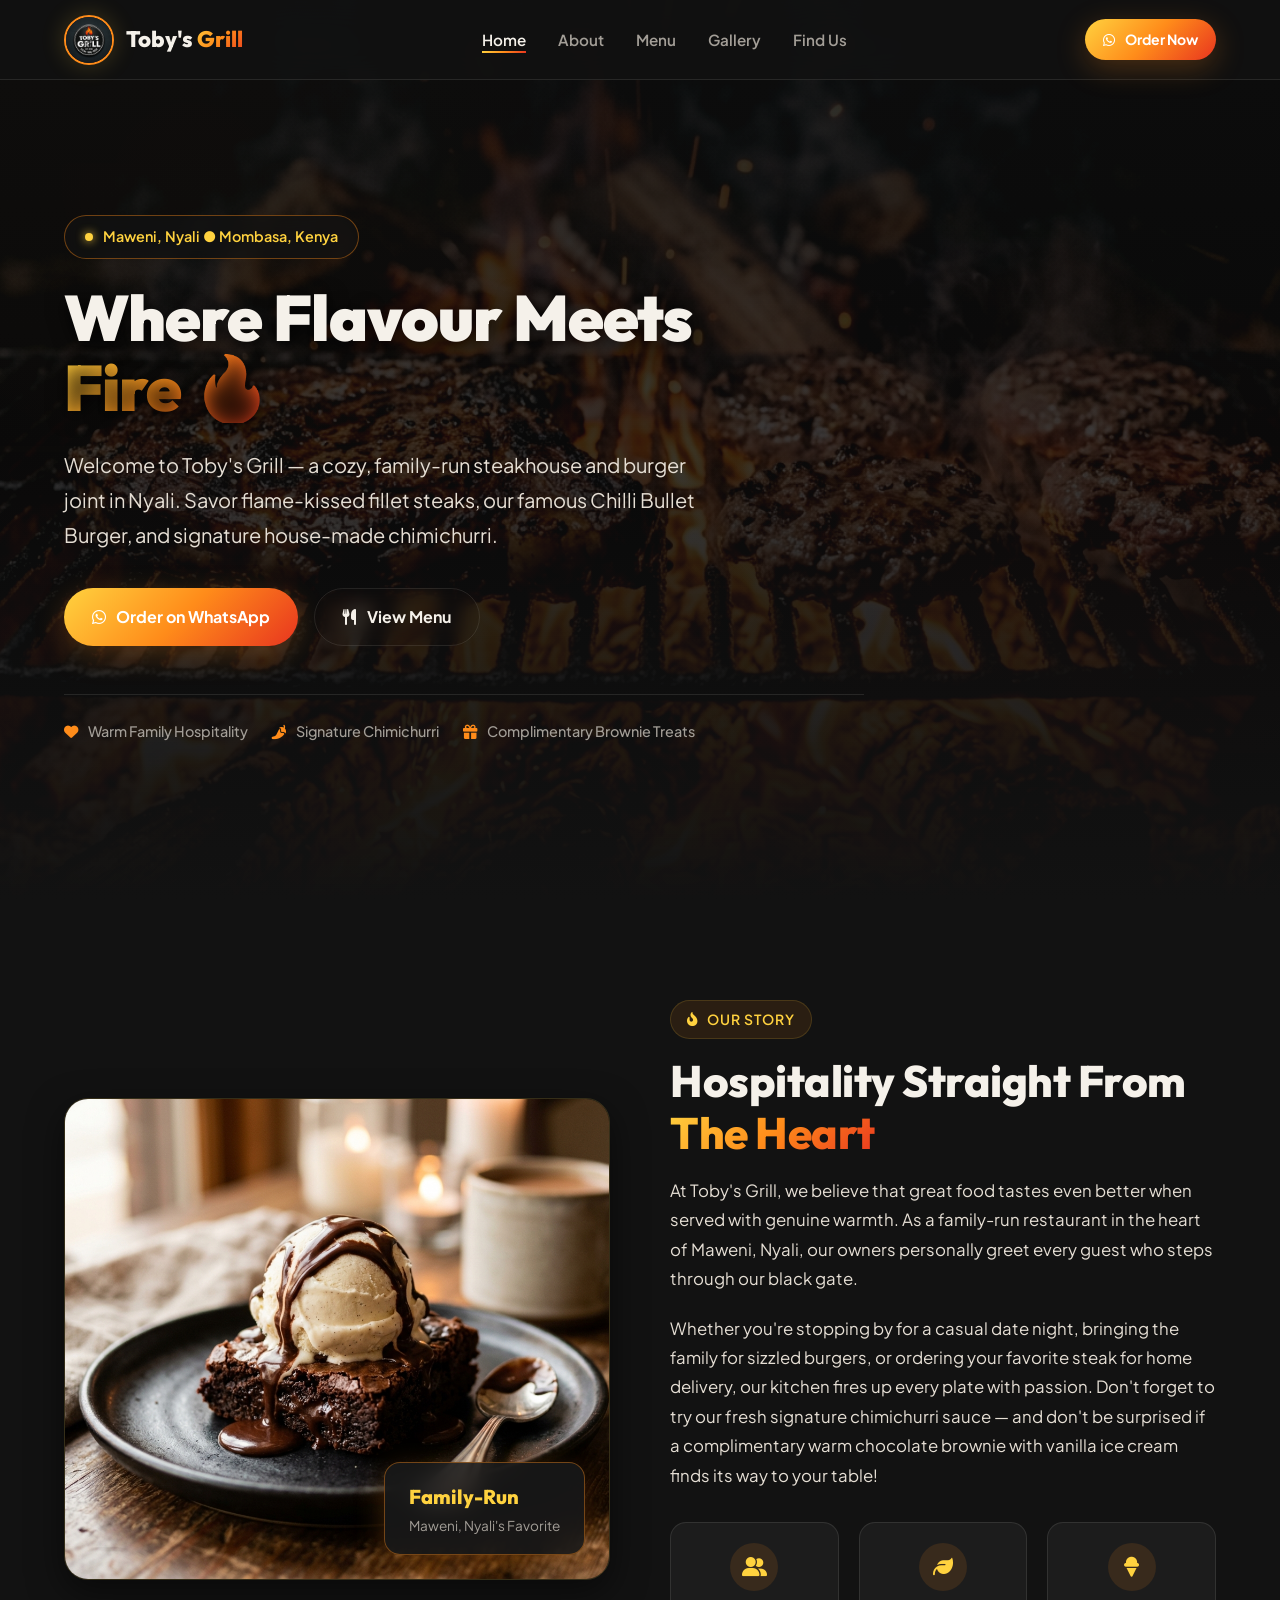
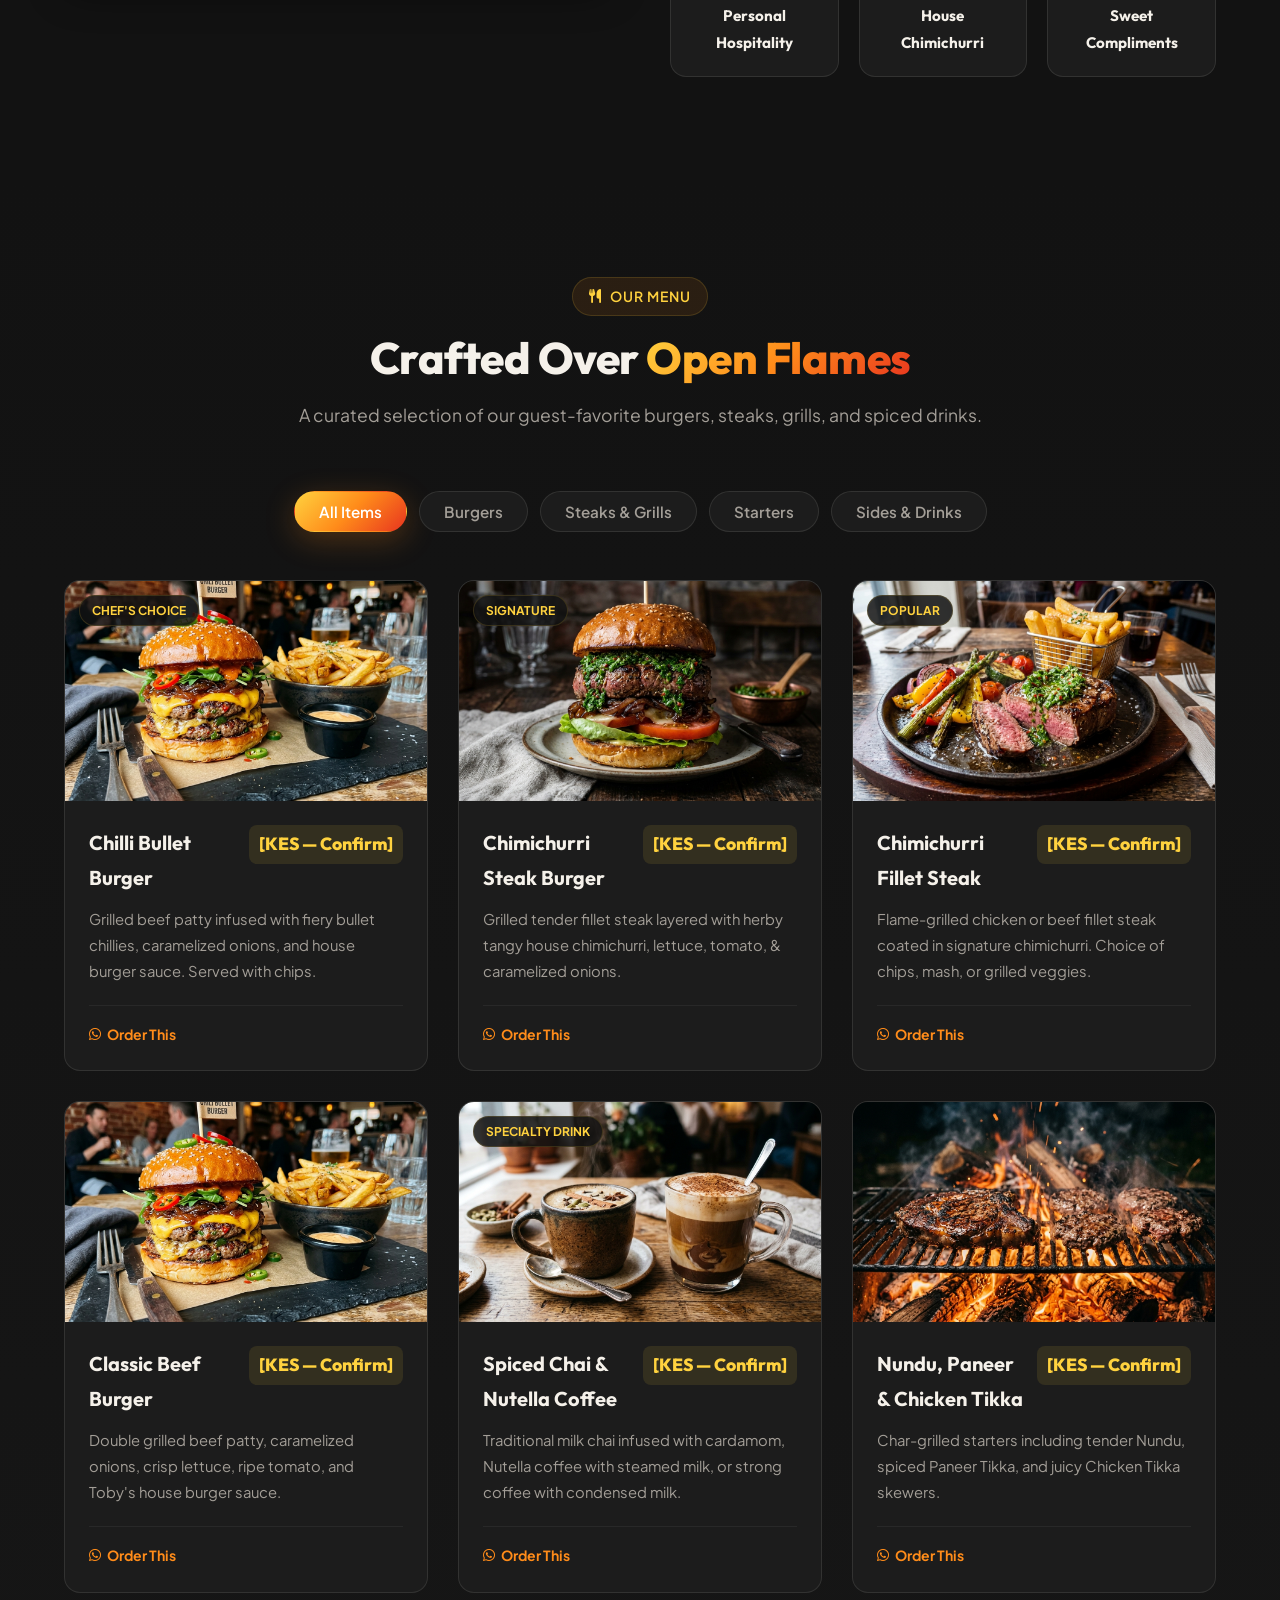
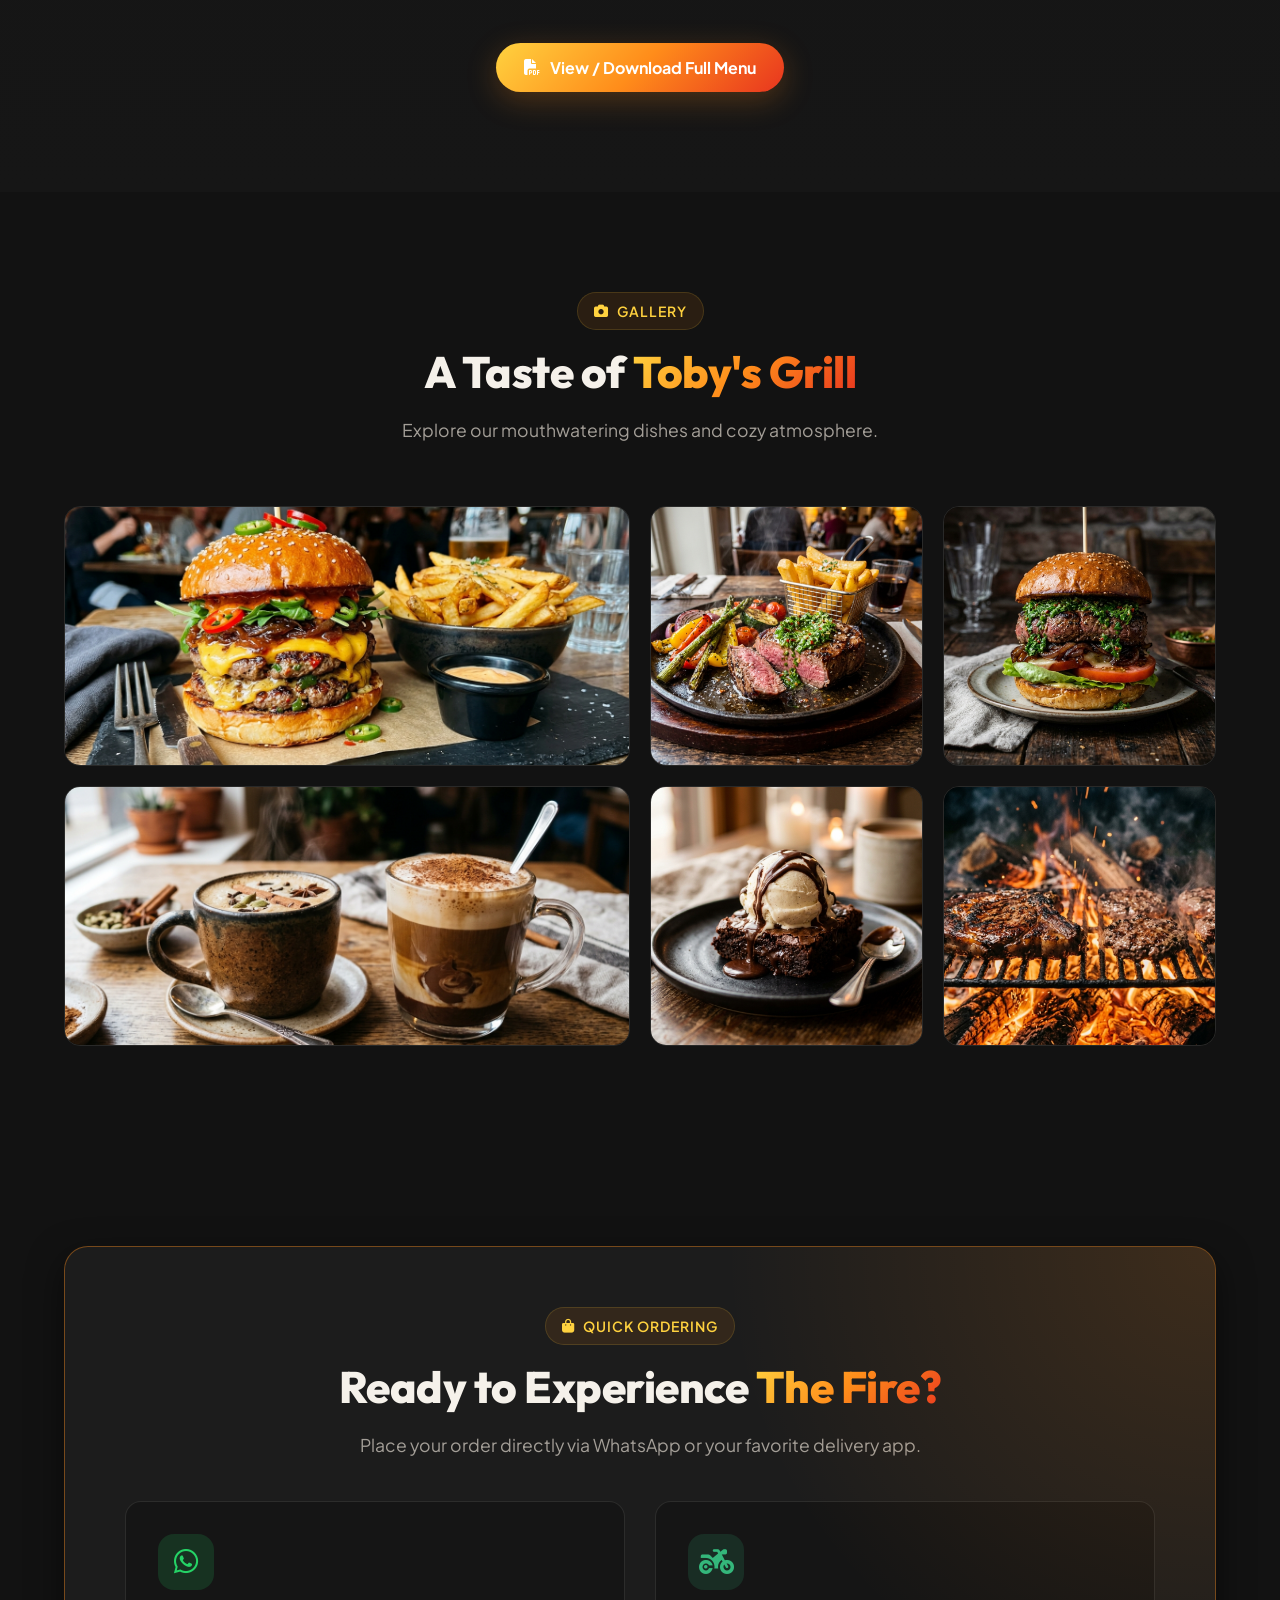
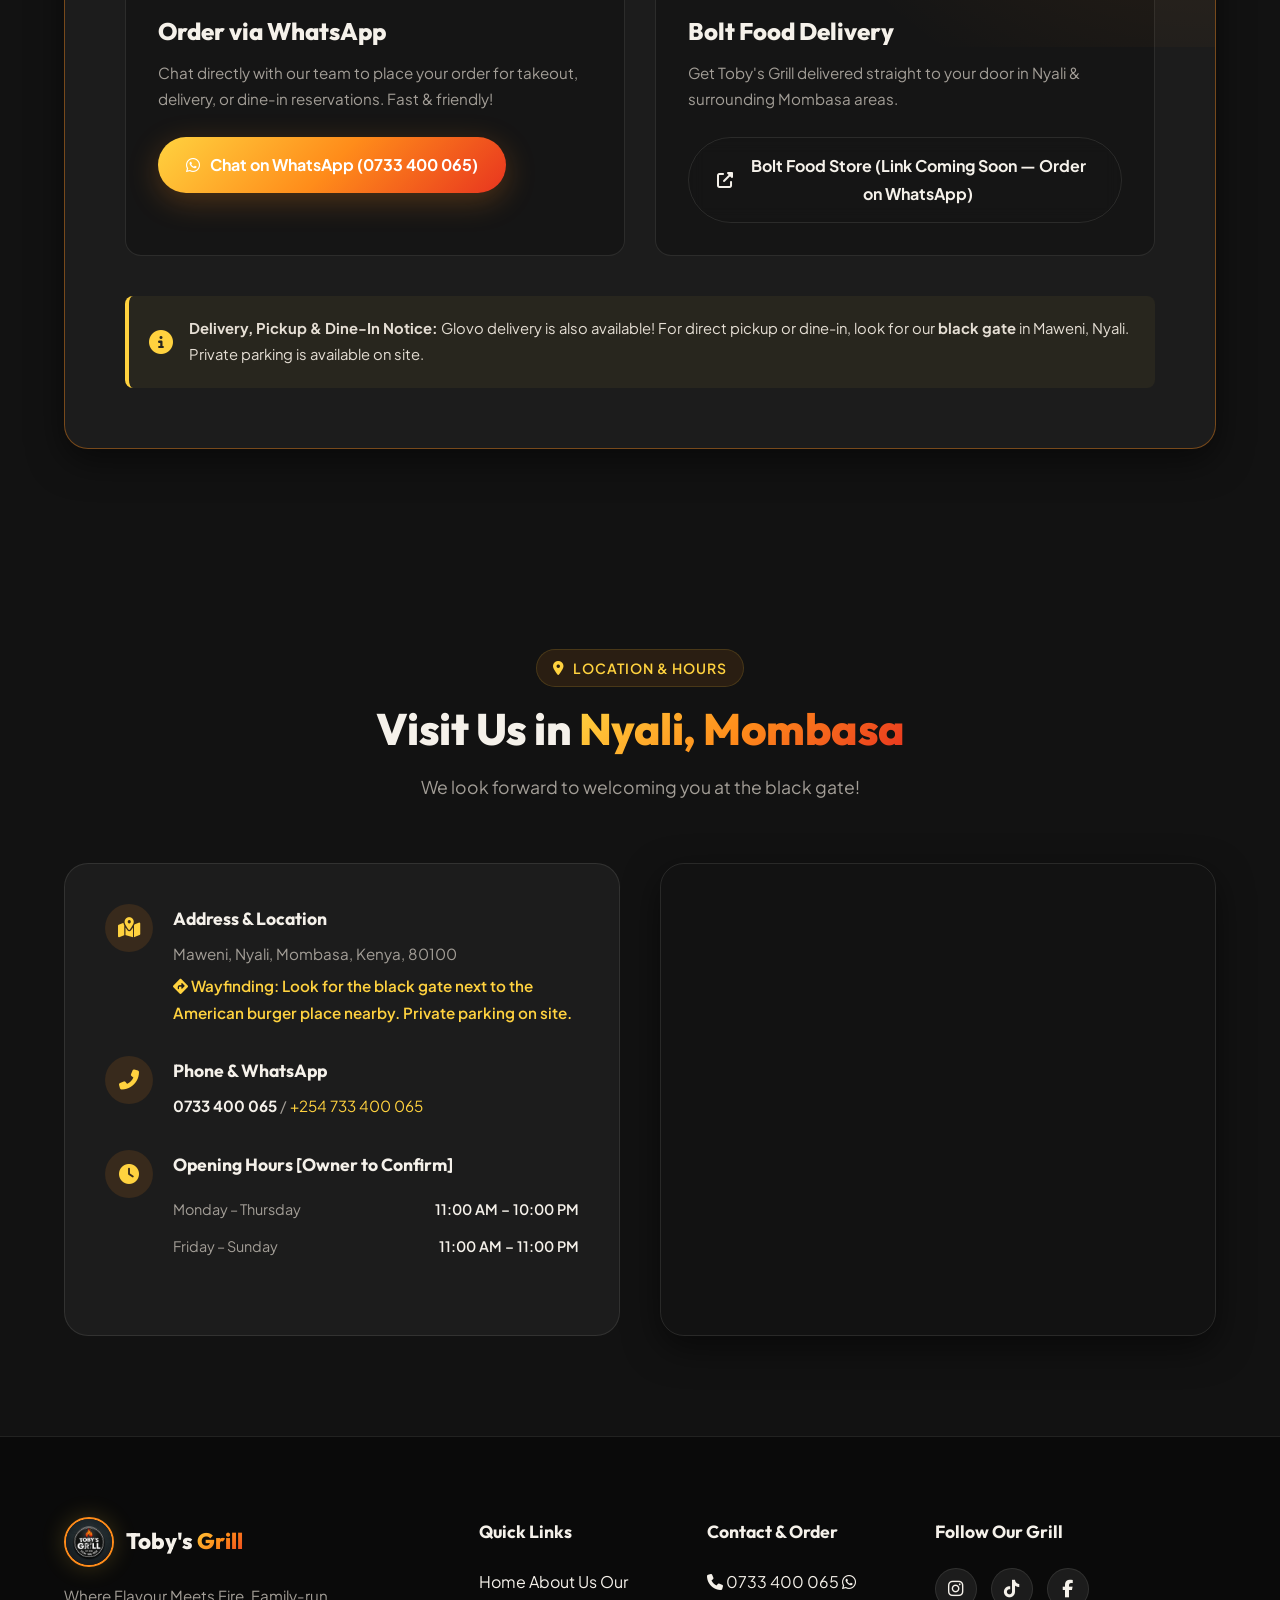
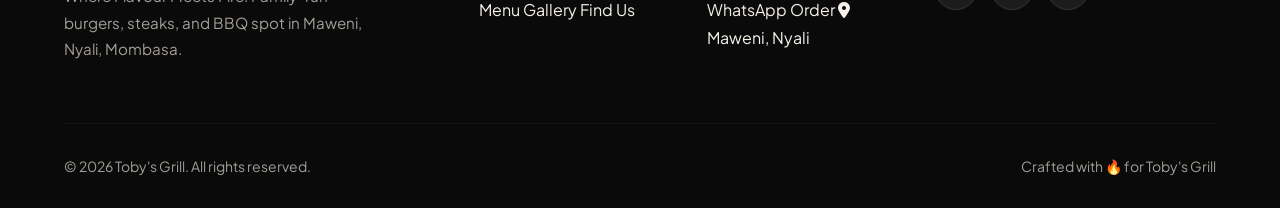
==== index.html @ 567f56d3 "first commit" ====
<!DOCTYPE html>
<html lang="en">
<head>
  <meta charset="UTF-8">
  <meta name="viewport" content="width=device-width, initial-scale=1.0">
  <title>Toby's Grill | Burgers, Steaks & BBQ in Nyali, Mombasa</title>
  
  <!-- SEO & Social Meta Tags -->
  <meta name="description" content="Toby's Grill — Family-run burgers, steaks, and BBQ spot in Maweni, Nyali, Mombasa. Where Flavour Meets Fire. Signature chimichurri, chilli bullet burgers, and warm hospitality.">
  <meta name="keywords" content="Toby's Grill, Nyali burgers, Mombasa steaks, Maweni restaurant, BBQ Mombasa, Chimichurri steak, Chilli Bullet burger">
  
  <!-- Open Graph / WhatsApp Preview -->
  <meta property="og:title" content="Toby's Grill | Where Flavour Meets Fire">
  <meta property="og:description" content="Family-run burgers, steaks, & BBQ in Maweni, Nyali, Mombasa. Signature chimichurri, warm hospitality, and flame-kissed grills.">
  <meta property="og:image" content="assets/images/og_image.jpg">
  <meta property="og:type" content="website">
  
  <!-- Google Fonts -->
  <link rel="preconnect" href="https://fonts.googleapis.com">
  <link rel="preconnect" href="https://fonts.gstatic.com" crossorigin>
  <link href="https://fonts.googleapis.com/css2?family=Outfit:wght@500;600;700;800;900&family=Plus+Jakarta+Sans:wght@400;500;600;700&display=swap" rel="stylesheet">
  
  <!-- FontAwesome Icons -->
  <link rel="stylesheet" href="https://cdnjs.cloudflare.com/ajax/libs/font-awesome/6.4.0/css/all.min.css">
  
  <!-- Main Stylesheet -->
  <link rel="stylesheet" href="css/styles.css">
</head>
<body>

  <!-- Sticky Navigation Header -->
  <header class="header" id="header">
    <div class="container nav-container">
      <a href="#hero" class="logo-link" aria-label="Toby's Grill Home">
        <img src="assets/images/logo.jpg" alt="Toby's Grill Logo" class="logo-img">
        <span class="logo-text">Toby's <span class="text-gradient">Grill</span></span>
      </a>

      <nav aria-label="Main Navigation">
        <ul class="nav-menu">
          <li><a href="#hero" class="nav-link active">Home</a></li>
          <li><a href="#about" class="nav-link">About</a></li>
          <li><a href="#menu" class="nav-link">Menu</a></li>
          <li><a href="#gallery" class="nav-link">Gallery</a></li>
          <li><a href="#find-us" class="nav-link">Find Us</a></li>
        </ul>
      </nav>

      <div class="nav-actions">
        <a href="https://wa.me/254733400065?text=Hi%20Toby's%20Grill,%20I'd%20like%20to%20place%20an%20order%20%F0%9F%94%A5" 
           target="_blank" 
           rel="noopener noreferrer" 
           class="btn btn-flame btn-sm">
          <i class="fab fa-whatsapp"></i> Order Now
        </a>

        <button class="hamburger" id="hamburger-btn" aria-label="Toggle Navigation Menu" aria-expanded="false">
          <i class="fas fa-bars"></i>
        </button>
      </div>
    </div>
  </header>

  <!-- Section 1 — Hero -->
  <section class="hero" id="hero">
    <img src="assets/images/hero_bg.jpg" alt="Wood fire grill sizzling steak at Toby's Grill" class="hero-bg">
    <div class="hero-overlay"></div>
    <div class="container">
      <div class="hero-content">
        <div class="hero-pill">
          <span class="hero-pill-dot"></span>
          <span class="hero-pill-text">Maweni, Nyali ● Mombasa, Kenya</span>
        </div>
        
        <h1 class="hero-title">Where Flavour Meets <span class="text-gradient">Fire 🔥</span></h1>
        
        <p class="hero-description">
          Welcome to Toby's Grill — a cozy, family-run steakhouse and burger joint in Nyali. 
          Savor flame-kissed fillet steaks, our famous Chilli Bullet Burger, and signature house-made chimichurri.
        </p>

        <div class="hero-cta-group">
          <a href="https://wa.me/254733400065?text=Hi%20Toby's%20Grill,%20I'd%20like%20to%20place%20an%20order%20%F0%9F%94%A5" 
             target="_blank" 
             rel="noopener noreferrer" 
             class="btn btn-flame">
            <i class="fab fa-whatsapp"></i> Order on WhatsApp
          </a>

          <a href="#menu" class="btn btn-outline">
            <i class="fas fa-utensils"></i> View Menu
          </a>
        </div>

        <div class="hero-trust-bar">
          <div class="trust-item">
            <i class="fas fa-heart"></i>
            <span>Warm Family Hospitality</span>
          </div>
          <div class="trust-item">
            <i class="fas fa-pepper-hot"></i>
            <span>Signature Chimichurri</span>
          </div>
          <div class="trust-item">
            <i class="fas fa-gift"></i>
            <span>Complimentary Brownie Treats</span>
          </div>
        </div>
      </div>
    </div>
  </section>

  <!-- Section 2 — About / Our Story -->
  <section class="about section-padding" id="about">
    <div class="container">
      <div class="about-grid">
        <div class="about-image-wrapper">
          <img src="assets/images/brownie_treat.jpg" alt="Complimentary chocolate brownie and ice cream treat at Toby's Grill" class="about-img">
          <div class="about-badge">
            <div class="about-badge-title">Family-Run</div>
            <div class="about-badge-sub">Maweni, Nyali's Favorite</div>
          </div>
        </div>

        <div class="about-text-content">
          <div class="section-tag"><i class="fas fa-fire-alt"></i> Our Story</div>
          <h2 class="section-title">Hospitality Straight From <span class="text-gradient">The Heart</span></h2>
          
          <p>
            At Toby's Grill, we believe that great food tastes even better when served with genuine warmth. 
            As a family-run restaurant in the heart of Maweni, Nyali, our owners personally greet every guest 
            who steps through our black gate.
          </p>

          <p>
            Whether you're stopping by for a casual date night, bringing the family for sizzled burgers, or 
            ordering your favorite steak for home delivery, our kitchen fires up every plate with passion. 
            Don't forget to try our fresh signature chimichurri sauce — and don't be surprised if a complimentary 
            warm chocolate brownie with vanilla ice cream finds its way to your table!
          </p>

          <div class="about-features">
            <div class="feature-card">
              <div class="feature-icon"><i class="fas fa-user-friends"></i></div>
              <h3 class="feature-title">Personal Hospitality</h3>
            </div>

            <div class="feature-card">
              <div class="feature-icon"><i class="fas fa-leaf"></i></div>
              <h3 class="feature-title">House Chimichurri</h3>
            </div>

            <div class="feature-card">
              <div class="feature-icon"><i class="fas fa-ice-cream"></i></div>
              <h3 class="feature-title">Sweet Compliments</h3>
            </div>
          </div>
        </div>
      </div>
    </div>
  </section>

  <!-- Section 3 — Menu Highlights -->
  <section class="menu section-padding" id="menu">
    <div class="container">
      <div class="section-header">
        <div class="section-tag"><i class="fas fa-utensils"></i> Our Menu</div>
        <h2 class="section-title">Crafted Over <span class="text-gradient">Open Flames</span></h2>
        <p class="section-subtitle">A curated selection of our guest-favorite burgers, steaks, grills, and spiced drinks.</p>
      </div>

      <!-- Menu Category Filters -->
      <div class="menu-filter-nav">
        <button class="filter-btn active" data-filter="all">All Items</button>
        <button class="filter-btn" data-filter="burgers">Burgers</button>
        <button class="filter-btn" data-filter="steaks">Steaks & Grills</button>
        <button class="filter-btn" data-filter="starters">Starters</button>
        <button class="filter-btn" data-filter="sides-drinks">Sides & Drinks</button>
      </div>

      <!-- Menu Grid -->
      <div class="menu-grid">
        
        <!-- Chilli Bullet Burger -->
        <div class="menu-card" data-category="burgers">
          <div class="menu-card-img-wrapper">
            <img src="assets/images/chilli_bullet_burger.jpg" alt="Chilli Bullet Burger" class="menu-card-img">
            <span class="menu-card-tag">Chef's Choice</span>
          </div>
          <div class="menu-card-content">
            <div class="menu-card-header">
              <h3 class="menu-card-title">Chilli Bullet Burger</h3>
              <span class="menu-card-price">[KES — Confirm]</span>
            </div>
            <p class="menu-card-desc">
              Grilled beef patty infused with fiery bullet chillies, caramelized onions, and house burger sauce. Served with chips.
            </p>
            <div class="menu-card-footer">
              <a href="https://wa.me/254733400065?text=Hi%20Toby's%20Grill,%20I'd%20like%20to%20order%20the%20Chilli%20Bullet%20Burger%20%F0%9F%94%A5" 
                 target="_blank" class="order-link-btn">
                <i class="fab fa-whatsapp"></i> Order This
              </a>
            </div>
          </div>
        </div>

        <!-- Chimichurri Steak Burger -->
        <div class="menu-card" data-category="burgers">
          <div class="menu-card-img-wrapper">
            <img src="assets/images/chimichurri_steak_burger.jpg" alt="Chimichurri Steak Burger" class="menu-card-img">
            <span class="menu-card-tag">Signature</span>
          </div>
          <div class="menu-card-content">
            <div class="menu-card-header">
              <h3 class="menu-card-title">Chimichurri Steak Burger</h3>
              <span class="menu-card-price">[KES — Confirm]</span>
            </div>
            <p class="menu-card-desc">
              Grilled tender fillet steak layered with herby tangy house chimichurri, lettuce, tomato, & caramelized onions.
            </p>
            <div class="menu-card-footer">
              <a href="https://wa.me/254733400065?text=Hi%20Toby's%20Grill,%20I'd%20like%20to%20order%20the%20Chimichurri%20Steak%20Burger%20%F0%9F%94%A5" 
                 target="_blank" class="order-link-btn">
                <i class="fab fa-whatsapp"></i> Order This
              </a>
            </div>
          </div>
        </div>

        <!-- Chimichurri Fillet Steak -->
        <div class="menu-card" data-category="steaks">
          <div class="menu-card-img-wrapper">
            <img src="assets/images/chimichurri_fillet_steak.jpg" alt="Chimichurri Fillet Steak" class="menu-card-img">
            <span class="menu-card-tag">Popular</span>
          </div>
          <div class="menu-card-content">
            <div class="menu-card-header">
              <h3 class="menu-card-title">Chimichurri Fillet Steak</h3>
              <span class="menu-card-price">[KES — Confirm]</span>
            </div>
            <p class="menu-card-desc">
              Flame-grilled chicken or beef fillet steak coated in signature chimichurri. Choice of chips, mash, or grilled veggies.
            </p>
            <div class="menu-card-footer">
              <a href="https://wa.me/254733400065?text=Hi%20Toby's%20Grill,%20I'd%20like%20to%20order%20the%20Chimichurri%20Fillet%20Steak%20%F0%9F%94%A5" 
                 target="_blank" class="order-link-btn">
                <i class="fab fa-whatsapp"></i> Order This
              </a>
            </div>
          </div>
        </div>

        <!-- Classic Beef Burger -->
        <div class="menu-card" data-category="burgers">
          <div class="menu-card-img-wrapper">
            <img src="assets/images/chilli_bullet_burger.jpg" alt="Classic Beef Burger" class="menu-card-img">
          </div>
          <div class="menu-card-content">
            <div class="menu-card-header">
              <h3 class="menu-card-title">Classic Beef Burger</h3>
              <span class="menu-card-price">[KES — Confirm]</span>
            </div>
            <p class="menu-card-desc">
              Double grilled beef patty, caramelized onions, crisp lettuce, ripe tomato, and Toby's house burger sauce.
            </p>
            <div class="menu-card-footer">
              <a href="https://wa.me/254733400065?text=Hi%20Toby's%20Grill,%20I'd%20like%20to%20order%20the%20Classic%20Beef%20Burger%20%F0%9F%94%A5" 
                 target="_blank" class="order-link-btn">
                <i class="fab fa-whatsapp"></i> Order This
              </a>
            </div>
          </div>
        </div>

        <!-- Spiced Chai & Coffee -->
        <div class="menu-card" data-category="sides-drinks">
          <div class="menu-card-img-wrapper">
            <img src="assets/images/spiced_chai_coffee.jpg" alt="Spiced Chai & Specialty Coffee" class="menu-card-img">
            <span class="menu-card-tag">Specialty Drink</span>
          </div>
          <div class="menu-card-content">
            <div class="menu-card-header">
              <h3 class="menu-card-title">Spiced Chai & Nutella Coffee</h3>
              <span class="menu-card-price">[KES — Confirm]</span>
            </div>
            <p class="menu-card-desc">
              Traditional milk chai infused with cardamom, Nutella coffee with steamed milk, or strong coffee with condensed milk.
            </p>
            <div class="menu-card-footer">
              <a href="https://wa.me/254733400065?text=Hi%20Toby's%20Grill,%20I'd%20like%20to%20order%20Spiced%20Chai%20or%20Coffee%20%F0%9F%94%A5" 
                 target="_blank" class="order-link-btn">
                <i class="fab fa-whatsapp"></i> Order This
              </a>
            </div>
          </div>
        </div>

        <!-- Starters & Tikka -->
        <div class="menu-card" data-category="starters">
          <div class="menu-card-img-wrapper">
            <img src="assets/images/hero_bg.jpg" alt="Nundu & Chicken Tikka Starters" class="menu-card-img">
          </div>
          <div class="menu-card-content">
            <div class="menu-card-header">
              <h3 class="menu-card-title">Nundu, Paneer & Chicken Tikka</h3>
              <span class="menu-card-price">[KES — Confirm]</span>
            </div>
            <p class="menu-card-desc">
              Char-grilled starters including tender Nundu, spiced Paneer Tikka, and juicy Chicken Tikka skewers.
            </p>
            <div class="menu-card-footer">
              <a href="https://wa.me/254733400065?text=Hi%20Toby's%20Grill,%20I'd%20like%20to%20order%20Starters%20(Nundu%2FPaneer%2FChicken%20Tikka)%20%F0%9F%94%A5" 
                 target="_blank" class="order-link-btn">
                <i class="fab fa-whatsapp"></i> Order This
              </a>
            </div>
          </div>
        </div>

      </div>

      <!-- Menu Modal Trigger Button -->
      <div class="menu-cta-banner">
        <button class="btn btn-flame" id="view-full-menu-btn">
          <i class="fas fa-file-pdf"></i> View / Download Full Menu
        </button>
      </div>
    </div>
  </section>

  <!-- Section 4 — Gallery -->
  <section class="gallery section-padding" id="gallery">
    <div class="container">
      <div class="section-header">
        <div class="section-tag"><i class="fas fa-camera"></i> Gallery</div>
        <h2 class="section-title">A Taste of <span class="text-gradient">Toby's Grill</span></h2>
        <p class="section-subtitle">Explore our mouthwatering dishes and cozy atmosphere.</p>
      </div>

      <div class="gallery-grid">
        <div class="gallery-item">
          <img src="assets/images/chilli_bullet_burger.jpg" alt="Popular Chilli Bullet Burger" class="gallery-img">
          <div class="gallery-overlay">
            <span class="gallery-caption">Chilli Bullet Burger & Fresh Chips</span>
          </div>
        </div>

        <div class="gallery-item">
          <img src="assets/images/chimichurri_fillet_steak.jpg" alt="Chimichurri Fillet Steak" class="gallery-img">
          <div class="gallery-overlay">
            <span class="gallery-caption">Signature Chimichurri Fillet Steak</span>
          </div>
        </div>

        <div class="gallery-item">
          <img src="assets/images/chimichurri_steak_burger.jpg" alt="Chimichurri Steak Burger" class="gallery-img">
          <div class="gallery-overlay">
            <span class="gallery-caption">Grilled Fillet Steak Burger</span>
          </div>
        </div>

        <div class="gallery-item">
          <img src="assets/images/spiced_chai_coffee.jpg" alt="Spiced Chai and Nutella Coffee" class="gallery-img">
          <div class="gallery-overlay">
            <span class="gallery-caption">House Spiced Chai & Speciality Coffee</span>
          </div>
        </div>

        <div class="gallery-item">
          <img src="assets/images/brownie_treat.jpg" alt="Complimentary Brownie & Vanilla Ice Cream" class="gallery-img">
          <div class="gallery-overlay">
            <span class="gallery-caption">Complimentary Brownie & Vanilla Ice Cream</span>
          </div>
        </div>

        <div class="gallery-item">
          <img src="assets/images/hero_bg.jpg" alt="Open Flames Grill at Toby's Grill" class="gallery-img">
          <div class="gallery-overlay">
            <span class="gallery-caption">Flavour Meets Fire on the Grill</span>
          </div>
        </div>
      </div>
    </div>
  </section>

  <!-- Section 5 — Order Now -->
  <section class="order-section section-padding" id="order">
    <div class="container">
      <div class="order-card-wrapper">
        <div class="section-header" style="margin-bottom: 20px;">
          <div class="section-tag"><i class="fas fa-shopping-bag"></i> Quick Ordering</div>
          <h2 class="section-title">Ready to Experience <span class="text-gradient">The Fire?</span></h2>
          <p class="section-subtitle">Place your order directly via WhatsApp or your favorite delivery app.</p>
        </div>

        <div class="order-channels-grid">
          <!-- WhatsApp Channel -->
          <div class="channel-box">
            <div class="channel-icon whatsapp">
              <i class="fab fa-whatsapp"></i>
            </div>
            <h3 class="channel-title">Order via WhatsApp</h3>
            <p class="channel-desc">
              Chat directly with our team to place your order for takeout, delivery, or dine-in reservations. Fast & friendly!
            </p>
            <a href="https://wa.me/254733400065?text=Hi%20Toby's%20Grill,%20I'd%20like%20to%20place%20an%20order%20%F0%9F%94%A5" 
               target="_blank" 
               rel="noopener noreferrer" 
               class="btn btn-flame">
              <i class="fab fa-whatsapp"></i> Chat on WhatsApp (0733 400 065)
            </a>
          </div>

          <!-- Bolt Food Channel -->
          <div class="channel-box">
            <div class="channel-icon bolt">
              <i class="fas fa-motorcycle"></i>
            </div>
            <h3 class="channel-title">Bolt Food Delivery</h3>
            <p class="channel-desc">
              Get Toby's Grill delivered straight to your door in Nyali & surrounding Mombasa areas.
            </p>
            <a href="https://food.bolt.eu" 
               target="_blank" 
               rel="noopener noreferrer" 
               class="btn btn-outline" 
               style="width: 100%;">
              <i class="fas fa-external-link-alt"></i> Bolt Food Store (Link Coming Soon — Order on WhatsApp)
            </a>
          </div>
        </div>

        <div class="order-note-banner">
          <i class="fas fa-info-circle" style="font-size: 1.5rem; color: var(--flame-yellow);"></i>
          <div>
            <strong>Delivery, Pickup & Dine-In Notice:</strong>
            Glovo delivery is also available! For direct pickup or dine-in, look for our <strong>black gate</strong> in Maweni, Nyali. Private parking is available on site.
          </div>
        </div>
      </div>
    </div>
  </section>

  <!-- Section 6 — Find Us & Location -->
  <section class="find-us section-padding" id="find-us">
    <div class="container">
      <div class="section-header">
        <div class="section-tag"><i class="fas fa-map-marker-alt"></i> Location & Hours</div>
        <h2 class="section-title">Visit Us in <span class="text-gradient">Nyali, Mombasa</span></h2>
        <p class="section-subtitle">We look forward to welcoming you at the black gate!</p>
      </div>

      <div class="find-us-grid">
        <div class="location-info-card">
          
          <!-- Address -->
          <div class="info-item">
            <div class="info-icon"><i class="fas fa-map-marked-alt"></i></div>
            <div class="info-details">
              <h4>Address & Location</h4>
              <p>Maweni, Nyali, Mombasa, Kenya, 80100</p>
              <p style="margin-top: 6px; color: var(--flame-yellow); font-weight: 600;">
                <i class="fas fa-directions"></i> Wayfinding: Look for the black gate next to the American burger place nearby. Private parking on site.
              </p>
            </div>
          </div>

          <!-- Phone / WhatsApp -->
          <div class="info-item">
            <div class="info-icon"><i class="fas fa-phone-alt"></i></div>
            <div class="info-details">
              <h4>Phone & WhatsApp</h4>
              <p><a href="tel:0733400065" style="color: var(--text-main); font-weight: 700;">0733 400 065</a> / <a href="https://wa.me/254733400065" style="color: var(--flame-yellow);">+254 733 400 065</a></p>
            </div>
          </div>

          <!-- Opening Hours -->
          <div class="info-item">
            <div class="info-icon"><i class="fas fa-clock"></i></div>
            <div class="info-details" style="width: 100%;">
              <h4>Opening Hours [Owner to Confirm]</h4>
              <table class="hours-table">
                <tr>
                  <td>Monday – Thursday</td>
                  <td>11:00 AM – 10:00 PM</td>
                </tr>
                <tr>
                  <td>Friday – Sunday</td>
                  <td>11:00 AM – 11:00 PM</td>
                </tr>
              </table>
            </div>
          </div>

        </div>

        <!-- Embedded Google Maps -->
        <div class="map-wrapper">
          <iframe 
            src="https://www.google.com/maps/embed?pb=!1m18!1m12!1m3!1d3979.919799298539!2d39.7042533!3d-4.0371426!2m3!1f0!2f0!3f0!3m2!1i1024!2i768!4f13.1!3m3!1m2!1s0x1840134449830501%3A0xb35a092ff37c8702!2sNyali%2C%20Mombasa!5e0!3m2!1sen!2ske!4v1690000000000!5m2!1sen!2ske" 
            allowfullscreen="" 
            loading="lazy" 
            referrerpolicy="no-referrer-when-downgrade"
            title="Toby's Grill Location Map in Maweni Nyali Mombasa">
          </iframe>
        </div>
      </div>
    </div>
  </section>

  <!-- Footer -->
  <footer class="footer">
    <div class="container">
      <div class="footer-grid">
        <div class="footer-brand">
          <a href="#hero" class="logo-link">
            <img src="assets/images/logo.jpg" alt="Toby's Grill Logo" class="logo-img">
            <span class="logo-text">Toby's <span class="text-gradient">Grill</span></span>
          </a>
          <p>
            Where Flavour Meets Fire. Family-run burgers, steaks, and BBQ spot in Maweni, Nyali, Mombasa.
          </p>
        </div>

        <div class="footer-column">
          <h4>Quick Links</h4>
          <div class="footer-links">
            <a href="#hero">Home</a>
            <a href="#about">About Us</a>
            <a href="#menu">Our Menu</a>
            <a href="#gallery">Gallery</a>
            <a href="#find-us">Find Us</a>
          </div>
        </div>

        <div class="footer-column">
          <h4>Contact & Order</h4>
          <div class="footer-links">
            <a href="tel:0733400065"><i class="fas fa-phone"></i> 0733 400 065</a>
            <a href="https://wa.me/254733400065" target="_blank"><i class="fab fa-whatsapp"></i> WhatsApp Order</a>
            <a href="#find-us"><i class="fas fa-map-marker-alt"></i> Maweni, Nyali</a>
          </div>
        </div>

        <div class="footer-column">
          <h4>Follow Our Grill</h4>
          <div class="social-icons-group">
            <a href="https://www.instagram.com/tobysgrill.msa" target="_blank" class="social-icon-btn" aria-label="Instagram">
              <i class="fab fa-instagram"></i>
            </a>
            <a href="https://www.tiktok.com/@tobysgrillmsa" target="_blank" class="social-icon-btn" aria-label="TikTok">
              <i class="fab fa-tiktok"></i>
            </a>
            <a href="https://www.facebook.com/tobysgrillmsa" target="_blank" class="social-icon-btn" aria-label="Facebook">
              <i class="fab fa-facebook-f"></i>
            </a>
          </div>
        </div>
      </div>

      <div class="footer-bottom">
        <div class="footer-copyright">
          &copy; <span id="year">2026</span> Toby's Grill. All rights reserved.
        </div>
        <div class="footer-credits">
          Crafted with 🔥 for Toby's Grill
        </div>
      </div>
    </div>
  </footer>

  <!-- Lightbox Modal -->
  <div class="modal-overlay" id="lightbox-modal">
    <div style="position: relative; max-width: 900px; text-align: center;">
      <button class="modal-close-btn" id="lightbox-close" aria-label="Close Lightbox">&times;</button>
      <img src="" alt="" id="lightbox-img" class="lightbox-img">
      <div id="lightbox-caption" style="margin-top: 16px; color: var(--text-main); font-family: var(--font-heading); font-size: 1.1rem;"></div>
    </div>
  </div>

  <!-- Menu PDF / Fallback Modal -->
  <div class="modal-overlay" id="menu-modal">
    <div class="modal-container">
      <button class="modal-close-btn" id="menu-modal-close" aria-label="Close Menu Modal">&times;</button>
      <div style="text-align: center; margin-bottom: 24px;">
        <i class="fas fa-file-pdf" style="font-size: 3rem; color: var(--flame-yellow); margin-bottom: 12px;"></i>
        <h3 style="font-family: var(--font-heading); font-size: 1.75rem; font-weight: 800;">Full Menu PDF</h3>
        <p style="color: var(--text-muted); font-size: 0.95rem; margin-top: 8px;">
          The downloadable PDF menu file is being updated by the kitchen. In the meantime, you can explore all items directly on our website or request a menu copy on WhatsApp!
        </p>
      </div>

      <div style="display: flex; flex-direction: column; gap: 12px; margin-top: 24px;">
        <a href="https://wa.me/254733400065?text=Hi%20Toby's%20Grill,%20please%20send%20me%20your%20full%20menu%20PDF%20or%20images%20%F0%9F%94%A5" 
           target="_blank" class="btn btn-flame">
          <i class="fab fa-whatsapp"></i> Request Menu PDF on WhatsApp
        </a>
        <a href="#menu" class="btn btn-outline" onclick="document.getElementById('menu-modal').classList.remove('active'); document.body.style.overflow='';">
          <i class="fas fa-utensils"></i> Browse Website Menu Items
        </a>
      </div>
    </div>
  </div>

  <!-- Main JavaScript -->
  <script src="js/main.js"></script>
</body>
</html>
---- css/styles.css ----
/* ==========================================================================
   TOBY'S GRILL — Modern Restaurant Design System & Stylesheet
   Tagline: Where Flavour Meets Fire
   Location: Maweni, Nyali, Mombasa, Kenya
   ========================================================================== */

/* --- CSS Variables & Design Tokens --- */
:root {
  /* Color Palette */
  --bg-dark: #121212;
  --bg-card: #1c1c1c;
  --bg-card-hover: #242424;
  --bg-glass: rgba(26, 26, 26, 0.85);
  --bg-glass-nav: rgba(18, 18, 18, 0.94);
  
  --flame-yellow: #ffd23f;
  --flame-orange: #ff8c1a;
  --flame-red: #e8351f;
  --flame-gradient: linear-gradient(135deg, #ffd23f 0%, #ff8c1a 50%, #e8351f 100%);
  --flame-gradient-hover: linear-gradient(135deg, #ffe066 0%, #ffa340 50%, #ff4d36 100%);
  
  --text-main: #f5f1ea;
  --text-muted: #a39e97;
  --text-dark: #121212;

  --border-subtle: rgba(255, 210, 63, 0.15);
  --border-glass: rgba(245, 241, 234, 0.1);
  --border-flame: rgba(255, 140, 26, 0.4);

  /* Shadows */
  --shadow-flame: 0 8px 30px rgba(255, 140, 26, 0.25);
  --shadow-card: 0 12px 35px rgba(0, 0, 0, 0.5);
  --shadow-glow: 0 0 25px rgba(255, 210, 63, 0.2);

  /* Typography */
  --font-heading: 'Outfit', -apple-system, BlinkMacSystemFont, sans-serif;
  --font-body: 'Plus Jakarta Sans', -apple-system, BlinkMacSystemFont, sans-serif;

  /* Layout */
  --header-height: 80px;
  --container-max: 1200px;
  --radius-sm: 8px;
  --radius-md: 16px;
  --radius-lg: 24px;
  --radius-pill: 9999px;

  /* Transitions */
  --transition-fast: 0.2s cubic-bezier(0.4, 0, 0.2, 1);
  --transition-normal: 0.3s cubic-bezier(0.4, 0, 0.2, 1);
  --transition-bounce: 0.4s cubic-bezier(0.175, 0.885, 0.32, 1.275);
}

/* --- Base & Reset --- */
*, *::before, *::after {
  box-sizing: border-box;
  margin: 0;
  padding: 0;
}

html {
  scroll-behavior: smooth;
  font-size: 16px;
}

body {
  background-color: var(--bg-dark);
  color: var(--text-main);
  font-family: var(--font-body);
  line-height: 1.75;
  -webkit-font-smoothing: antialiased;
  -moz-osx-font-smoothing: grayscale;
  overflow-x: hidden;
  position: relative;
}

/* Background Grill Texture Accent */
body::before {
  content: '';
  position: fixed;
  top: 0;
  left: 0;
  width: 100%;
  height: 100%;
  background-image: 
    radial-gradient(circle at 15% 20%, rgba(255, 140, 26, 0.04) 0%, transparent 40%),
    radial-gradient(circle at 85% 75%, rgba(232, 53, 31, 0.04) 0%, transparent 40%);
  pointer-events: none;
  z-index: -1;
}

a {
  color: inherit;
  text-decoration: none;
  transition: color var(--transition-fast);
}

img {
  max-width: 100%;
  height: auto;
  display: block;
}

ul {
  list-style: none;
}

button, input, textarea {
  font-family: inherit;
  font-size: inherit;
}

/* --- Reusable Components & Typography --- */
.container {
  width: 90%;
  max-width: var(--container-max);
  margin: 0 auto;
}

.section-padding {
  padding: 100px 0;
}

.text-gradient {
  background: var(--flame-gradient);
  -webkit-background-clip: text;
  -webkit-text-fill-color: transparent;
  display: inline-block;
}

.section-header {
  text-align: center;
  max-width: 700px;
  margin: 0 auto 60px;
}

.section-tag {
  display: inline-flex;
  align-items: center;
  gap: 8px;
  padding: 6px 16px;
  background: rgba(255, 140, 26, 0.1);
  border: 1px solid var(--border-subtle);
  border-radius: var(--radius-pill);
  color: var(--flame-yellow);
  font-size: 0.875rem;
  font-weight: 600;
  letter-spacing: 1px;
  text-transform: uppercase;
  margin-bottom: 16px;
}

.section-title {
  font-family: var(--font-heading);
  font-size: 2.75rem;
  font-weight: 800;
  line-height: 1.2;
  color: var(--text-main);
  margin-bottom: 16px;
  letter-spacing: -0.5px;
}

.section-subtitle {
  color: var(--text-muted);
  font-size: 1.1rem;
}

/* --- Buttons & CTAs --- */
.btn {
  display: inline-flex;
  align-items: center;
  justify-content: center;
  gap: 10px;
  padding: 14px 28px;
  border-radius: var(--radius-pill);
  font-weight: 700;
  font-size: 1rem;
  cursor: pointer;
  border: none;
  transition: all var(--transition-normal);
  text-align: center;
}

.btn-flame {
  background: var(--flame-gradient);
  color: #ffffff;
  box-shadow: var(--shadow-flame);
  position: relative;
  overflow: hidden;
}

.btn-flame::before {
  content: '';
  position: absolute;
  top: 0; left: -100%;
  width: 100%; height: 100%;
  background: linear-gradient(90deg, transparent, rgba(255, 255, 255, 0.25), transparent);
  transition: left 0.6s ease;
}

.btn-flame:hover::before {
  left: 100%;
}

.btn-flame:hover {
  transform: translateY(-3px);
  box-shadow: 0 12px 35px rgba(255, 140, 26, 0.4);
}

.btn-outline {
  background: transparent;
  color: var(--text-main);
  border: 1px solid var(--border-glass);
  backdrop-filter: blur(8px);
}

.btn-outline:hover {
  background: rgba(245, 241, 234, 0.08);
  border-color: var(--flame-yellow);
  color: var(--flame-yellow);
  transform: translateY(-3px);
}

.btn-sm {
  padding: 8px 18px;
  font-size: 0.875rem;
}

/* --- Sticky Navigation Header --- */
.header {
  position: fixed;
  top: 0;
  left: 0;
  width: 100%;
  height: var(--header-height);
  background: var(--bg-glass-nav);
  backdrop-filter: blur(16px);
  -webkit-backdrop-filter: blur(16px);
  border-bottom: 1px solid var(--border-glass);
  z-index: 1000;
  transition: all var(--transition-normal);
}

.header.scrolled {
  box-shadow: 0 10px 30px rgba(0, 0, 0, 0.7);
  border-bottom-color: var(--border-subtle);
}

.nav-container {
  display: flex;
  align-items: center;
  justify-content: space-between;
  height: 100%;
}

.logo-link {
  display: flex;
  align-items: center;
  gap: 12px;
  font-family: var(--font-heading);
  font-weight: 800;
  font-size: 1.4rem;
  color: var(--text-main);
}

.logo-img {
  width: 50px;
  height: 50px;
  border-radius: 50%;
  object-fit: cover;
  border: 2px solid var(--flame-orange);
  box-shadow: var(--shadow-glow);
}

.nav-menu {
  display: flex;
  align-items: center;
  gap: 32px;
}

.nav-link {
  font-weight: 600;
  font-size: 0.95rem;
  color: var(--text-muted);
  position: relative;
  padding: 4px 0;
}

.nav-link:hover, .nav-link.active {
  color: var(--text-main);
}

.nav-link::after {
  content: '';
  position: absolute;
  bottom: 0;
  left: 0;
  width: 0;
  height: 2px;
  background: var(--flame-gradient);
  transition: width var(--transition-fast);
}

.nav-link:hover::after, .nav-link.active::after {
  width: 100%;
}

.nav-actions {
  display: flex;
  align-items: center;
  gap: 16px;
}

.hamburger {
  display: none;
  background: none;
  border: none;
  color: var(--text-main);
  font-size: 1.5rem;
  cursor: pointer;
  padding: 8px;
}

/* --- Hero Section --- */
.hero {
  position: relative;
  min-height: 100vh;
  padding-top: calc(var(--header-height) + 60px);
  padding-bottom: 80px;
  display: flex;
  align-items: center;
  overflow: hidden;
}

.hero-bg {
  position: absolute;
  top: 0;
  left: 0;
  width: 100%;
  height: 100%;
  object-fit: cover;
  z-index: -2;
  filter: brightness(0.4) contrast(1.1);
}

.hero-overlay {
  position: absolute;
  top: 0;
  left: 0;
  width: 100%;
  height: 100%;
  background: linear-gradient(180deg, 
    rgba(18, 18, 18, 0.7) 0%, 
    rgba(18, 18, 18, 0.5) 50%, 
    rgba(18, 18, 18, 1) 100%);
  z-index: -1;
}

.hero-content {
  max-width: 800px;
}

.hero-pill {
  display: inline-flex;
  align-items: center;
  gap: 10px;
  padding: 8px 20px;
  background: rgba(18, 18, 18, 0.75);
  border: 1px solid var(--border-flame);
  border-radius: var(--radius-pill);
  backdrop-filter: blur(8px);
  margin-bottom: 24px;
}

.hero-pill-dot {
  width: 8px;
  height: 8px;
  border-radius: 50%;
  background: var(--flame-yellow);
  box-shadow: 0 0 10px var(--flame-yellow);
}

.hero-pill-text {
  font-size: 0.9rem;
  font-weight: 600;
  color: var(--flame-yellow);
}

.hero-title {
  font-family: var(--font-heading);
  font-size: 4rem;
  font-weight: 900;
  line-height: 1.1;
  letter-spacing: -1px;
  margin-bottom: 24px;
  text-shadow: 0 4px 20px rgba(0, 0, 0, 0.8);
}

.hero-description {
  font-size: 1.25rem;
  color: #e5ded4;
  margin-bottom: 36px;
  max-width: 650px;
}

.hero-cta-group {
  display: flex;
  flex-wrap: wrap;
  gap: 16px;
  margin-bottom: 48px;
}

.hero-trust-bar {
  display: flex;
  flex-wrap: wrap;
  align-items: center;
  gap: 24px;
  padding-top: 24px;
  border-top: 1px solid var(--border-glass);
}

.trust-item {
  display: flex;
  align-items: center;
  gap: 10px;
  color: var(--text-muted);
  font-size: 0.9rem;
  font-weight: 500;
}

.trust-item i {
  color: var(--flame-orange);
}

/* --- About Section --- */
.about {
  background: relative;
}

.about-grid {
  display: grid;
  grid-template-columns: 1fr 1fr;
  gap: 60px;
  align-items: center;
}

.about-image-wrapper {
  position: relative;
  border-radius: var(--radius-lg);
  overflow: hidden;
  box-shadow: var(--shadow-card);
  border: 1px solid var(--border-subtle);
}

.about-img {
  width: 100%;
  height: 480px;
  object-fit: cover;
  transition: transform 0.5s ease;
}

.about-image-wrapper:hover .about-img {
  transform: scale(1.03);
}

.about-badge {
  position: absolute;
  bottom: 24px;
  right: 24px;
  background: var(--bg-glass);
  backdrop-filter: blur(12px);
  border: 1px solid var(--border-flame);
  padding: 16px 24px;
  border-radius: var(--radius-md);
  box-shadow: var(--shadow-flame);
}

.about-badge-title {
  font-family: var(--font-heading);
  font-weight: 800;
  font-size: 1.25rem;
  color: var(--flame-yellow);
}

.about-badge-sub {
  font-size: 0.85rem;
  color: var(--text-muted);
}

.about-text-content p {
  color: #e5ded4;
  margin-bottom: 20px;
  font-size: 1.05rem;
}

.about-features {
  display: grid;
  grid-template-columns: repeat(3, 1fr);
  gap: 20px;
  margin-top: 32px;
}

.feature-card {
  background: var(--bg-card);
  padding: 20px;
  border-radius: var(--radius-md);
  border: 1px solid var(--border-glass);
  text-align: center;
  transition: transform var(--transition-normal);
}

.feature-card:hover {
  transform: translateY(-50%);
  border-color: var(--flame-orange);
}

.feature-icon {
  width: 48px;
  height: 48px;
  margin: 0 auto 12px;
  border-radius: 50%;
  background: rgba(255, 140, 26, 0.12);
  color: var(--flame-yellow);
  display: flex;
  align-items: center;
  justify-content: center;
  font-size: 1.25rem;
}

.feature-title {
  font-family: var(--font-heading);
  font-weight: 700;
  font-size: 0.95rem;
  color: var(--text-main);
}

/* --- Menu Section --- */
.menu {
  background: linear-gradient(180deg, var(--bg-dark) 0%, #161616 100%);
}

.menu-filter-nav {
  display: flex;
  justify-content: center;
  flex-wrap: wrap;
  gap: 12px;
  margin-bottom: 48px;
}

.filter-btn {
  padding: 10px 24px;
  border-radius: var(--radius-pill);
  background: var(--bg-card);
  color: var(--text-muted);
  border: 1px solid var(--border-glass);
  font-weight: 600;
  font-size: 0.95rem;
  cursor: pointer;
  transition: all var(--transition-fast);
}

.filter-btn:hover, .filter-btn.active {
  background: var(--flame-gradient);
  color: #ffffff;
  border-color: transparent;
  box-shadow: var(--shadow-flame);
}

.menu-grid {
  display: grid;
  grid-template-columns: repeat(auto-fill, minmax(340px, 1fr));
  gap: 30px;
  margin-bottom: 50px;
}

.menu-card {
  background: var(--bg-card);
  border-radius: var(--radius-md);
  overflow: hidden;
  border: 1px solid var(--border-glass);
  transition: all var(--transition-normal);
  display: flex;
  flex-direction: column;
}

.menu-card:hover {
  transform: translateY(-6px);
  border-color: var(--border-flame);
  box-shadow: var(--shadow-card);
}

.menu-card-img-wrapper {
  position: relative;
  height: 220px;
  overflow: hidden;
}

.menu-card-img {
  width: 100%;
  height: 100%;
  object-fit: cover;
  transition: transform 0.5s ease;
}

.menu-card:hover .menu-card-img {
  transform: scale(1.08);
}

.menu-card-tag {
  position: absolute;
  top: 14px;
  left: 14px;
  background: rgba(18, 18, 18, 0.85);
  border: 1px solid var(--border-subtle);
  padding: 4px 12px;
  border-radius: var(--radius-pill);
  font-size: 0.75rem;
  font-weight: 700;
  color: var(--flame-yellow);
  text-transform: uppercase;
}

.menu-card-content {
  padding: 24px;
  display: flex;
  flex-direction: column;
  flex-grow: 1;
}

.menu-card-header {
  display: flex;
  justify-content: space-between;
  align-items: flex-start;
  gap: 12px;
  margin-bottom: 12px;
}

.menu-card-title {
  font-family: var(--font-heading);
  font-size: 1.25rem;
  font-weight: 700;
  color: var(--text-main);
}

.menu-card-price {
  font-family: var(--font-heading);
  font-weight: 800;
  font-size: 1.1rem;
  color: var(--flame-yellow);
  background: rgba(255, 210, 63, 0.1);
  padding: 4px 10px;
  border-radius: var(--radius-sm);
  white-space: nowrap;
}

.menu-card-desc {
  color: var(--text-muted);
  font-size: 0.925rem;
  margin-bottom: 20px;
  flex-grow: 1;
}

.menu-card-footer {
  display: flex;
  align-items: center;
  justify-content: space-between;
  padding-top: 16px;
  border-top: 1px solid rgba(255, 255, 255, 0.05);
}

.order-link-btn {
  display: inline-flex;
  align-items: center;
  gap: 6px;
  color: var(--flame-orange);
  font-weight: 700;
  font-size: 0.875rem;
}

.order-link-btn:hover {
  color: var(--flame-yellow);
}

.menu-cta-banner {
  text-align: center;
  margin-top: 40px;
}

/* --- Gallery Section --- */
.gallery-grid {
  display: grid;
  grid-template-columns: repeat(4, 1fr);
  gap: 20px;
}

.gallery-item {
  position: relative;
  border-radius: var(--radius-md);
  overflow: hidden;
  height: 260px;
  cursor: pointer;
  border: 1px solid var(--border-glass);
}

.gallery-item:nth-child(1) { grid-column: span 2; }
.gallery-item:nth-child(4) { grid-column: span 2; }

.gallery-img {
  width: 100%;
  height: 100%;
  object-fit: cover;
  transition: transform 0.5s ease;
}

.gallery-overlay {
  position: absolute;
  top: 0; left: 0; width: 100%; height: 100%;
  background: linear-gradient(180deg, transparent 40%, rgba(18, 18, 18, 0.85) 100%);
  opacity: 0;
  display: flex;
  align-items: flex-end;
  padding: 20px;
  transition: opacity var(--transition-normal);
}

.gallery-item:hover .gallery-img {
  transform: scale(1.08);
}

.gallery-item:hover .gallery-overlay {
  opacity: 1;
}

.gallery-caption {
  font-family: var(--font-heading);
  font-weight: 700;
  color: var(--text-main);
  font-size: 1rem;
}

/* --- Order Now Section --- */
.order-section {
  background: relative;
}

.order-card-wrapper {
  background: var(--bg-card);
  border-radius: var(--radius-lg);
  border: 1px solid var(--border-flame);
  box-shadow: var(--shadow-card);
  padding: 60px;
  position: relative;
  overflow: hidden;
}

.order-card-wrapper::before {
  content: '';
  position: absolute;
  top: -50%; right: -50%;
  width: 100%; height: 100%;
  background: radial-gradient(circle, rgba(255, 140, 26, 0.15) 0%, transparent 70%);
  pointer-events: none;
}

.order-channels-grid {
  display: grid;
  grid-template-columns: 1fr 1fr;
  gap: 30px;
  margin-top: 40px;
}

.channel-box {
  background: rgba(18, 18, 18, 0.6);
  border: 1px solid var(--border-glass);
  border-radius: var(--radius-md);
  padding: 32px;
  display: flex;
  flex-direction: column;
  align-items: flex-start;
  transition: border-color var(--transition-normal);
}

.channel-box:hover {
  border-color: var(--flame-orange);
}

.channel-icon {
  width: 56px;
  height: 56px;
  border-radius: var(--radius-md);
  display: flex;
  align-items: center;
  justify-content: center;
  font-size: 1.75rem;
  margin-bottom: 20px;
}

.channel-icon.whatsapp {
  background: rgba(37, 211, 102, 0.15);
  color: #25d366;
}

.channel-icon.bolt {
  background: rgba(52, 178, 123, 0.15);
  color: #34b77b;
}

.channel-title {
  font-family: var(--font-heading);
  font-size: 1.5rem;
  font-weight: 800;
  margin-bottom: 8px;
}

.channel-desc {
  color: var(--text-muted);
  font-size: 0.95rem;
  margin-bottom: 24px;
}

.order-note-banner {
  margin-top: 40px;
  padding: 20px;
  background: rgba(255, 210, 63, 0.05);
  border-left: 4px solid var(--flame-yellow);
  border-radius: var(--radius-sm);
  color: #e5ded4;
  font-size: 0.925rem;
  display: flex;
  align-items: center;
  gap: 16px;
}

/* --- Find Us & Location Section --- */
.find-us-grid {
  display: grid;
  grid-template-columns: 1fr 1fr;
  gap: 40px;
}

.location-info-card {
  background: var(--bg-card);
  border: 1px solid var(--border-glass);
  border-radius: var(--radius-lg);
  padding: 40px;
}

.info-item {
  display: flex;
  gap: 20px;
  margin-bottom: 30px;
}

.info-icon {
  width: 48px;
  height: 48px;
  border-radius: 50%;
  background: rgba(255, 140, 26, 0.12);
  color: var(--flame-yellow);
  display: flex;
  align-items: center;
  justify-content: center;
  font-size: 1.25rem;
  flex-shrink: 0;
}

.info-details h4 {
  font-family: var(--font-heading);
  font-size: 1.1rem;
  font-weight: 700;
  margin-bottom: 6px;
}

.info-details p {
  color: var(--text-muted);
  font-size: 0.95rem;
}

.hours-table {
  width: 100%;
  margin-top: 10px;
  border-collapse: collapse;
}

.hours-table td {
  padding: 6px 0;
  color: var(--text-muted);
  font-size: 0.9rem;
}

.hours-table td:last-child {
  text-align: right;
  color: var(--text-main);
  font-weight: 600;
}

.map-wrapper {
  height: 100%;
  min-height: 400px;
  border-radius: var(--radius-lg);
  overflow: hidden;
  border: 1px solid var(--border-glass);
  box-shadow: var(--shadow-card);
}

.map-wrapper iframe {
  width: 100%;
  height: 100%;
  border: none;
  filter: grayscale(0.8) invert(0.9) contrast(1.2);
}

/* --- Footer --- */
.footer {
  background: #0a0a0a;
  border-top: 1px solid var(--border-glass);
  padding: 80px 0 30px;
}

.footer-grid {
  display: grid;
  grid-template-columns: 2fr 1fr 1fr 1.5fr;
  gap: 40px;
  margin-bottom: 60px;
}

.footer-brand p {
  color: var(--text-muted);
  margin-top: 16px;
  max-width: 320px;
  font-size: 0.95rem;
}

.footer-column h4 {
  font-family: var(--font-heading);
  font-size: 1.1rem;
  font-weight: 700;
  margin-bottom: 20px;
  color: var(--text-main);
}

.footer-links display: flex; flex-direction: column; gap: 12px; }
.footer-links a {
  color: var(--text-muted);
  font-size: 0.9rem;
}

.footer-links a:hover {
  color: var(--flame-yellow);
}

.social-icons-group {
  display: flex;
  gap: 14px;
}

.social-icon-btn {
  width: 42px;
  height: 42px;
  border-radius: 50%;
  background: var(--bg-card);
  border: 1px solid var(--border-glass);
  color: var(--text-main);
  display: flex;
  align-items: center;
  justify-content: center;
  font-size: 1.1rem;
  transition: all var(--transition-fast);
}

.social-icon-btn:hover {
  background: var(--flame-gradient);
  border-color: transparent;
  color: #fff;
  transform: translateY(-3px);
}

.footer-bottom {
  border-top: 1px solid rgba(255, 255, 255, 0.05);
  padding-top: 30px;
  display: flex;
  justify-content: space-between;
  align-items: center;
  flex-wrap: wrap;
  gap: 16px;
  font-size: 0.875rem;
  color: var(--text-muted);
}

.footer-credits a {
  color: var(--flame-yellow);
  font-weight: 600;
}

/* --- Modals & Lightbox --- */
.modal-overlay {
  position: fixed;
  top: 0; left: 0; width: 100%; height: 100%;
  background: rgba(0, 0, 0, 0.9);
  backdrop-filter: blur(12px);
  z-index: 2000;
  display: flex;
  align-items: center;
  justify-content: center;
  opacity: 0;
  pointer-events: none;
  transition: opacity var(--transition-normal);
  padding: 20px;
}

.modal-overlay.active {
  opacity: 1;
  pointer-events: auto;
}

.modal-container {
  background: var(--bg-card);
  border: 1px solid var(--border-flame);
  border-radius: var(--radius-lg);
  max-width: 600px;
  width: 100%;
  padding: 40px;
  position: relative;
  box-shadow: var(--shadow-card);
}

.modal-close-btn {
  position: absolute;
  top: 20px; right: 20px;
  background: none;
  border: none;
  color: var(--text-muted);
  font-size: 1.5rem;
  cursor: pointer;
}

.modal-close-btn:hover {
  color: var(--flame-yellow);
}

.lightbox-img-wrapper {
  max-width: 90vw;
  max-height: 85vh;
}

.lightbox-img {
  max-width: 100%;
  max-height: 85vh;
  border-radius: var(--radius-md);
  border: 1px solid var(--border-glass);
}

/* --- Responsiveness & Media Queries --- */
@media (max-width: 992px) {
  .hero-title { font-size: 3rem; }
  .about-grid, .order-channels-grid, .find-us-grid { grid-template-columns: 1fr; }
  .about-img { height: 380px; }
  .gallery-grid { grid-template-columns: repeat(2, 1fr); }
  .gallery-item:nth-child(1), .gallery-item:nth-child(4) { grid-column: span 1; }
  .footer-grid { grid-template-columns: 1fr 1fr; }
}

@media (max-width: 768px) {
  .hamburger { display: block; }
  .nav-menu {
    position: fixed;
    top: var(--header-height);
    left: -100%;
    width: 100%;
    height: calc(100vh - var(--header-height));
    background: var(--bg-dark);
    flex-direction: column;
    justify-content: center;
    gap: 24px;
    transition: left var(--transition-normal);
  }
  .nav-menu.open { left: 0; }
  .hero-title { font-size: 2.4rem; }
  .hero-description { font-size: 1.05rem; }
  .section-title { font-size: 2.1rem; }
  .about-features { grid-template-columns: 1fr; }
  .order-card-wrapper { padding: 30px; }
  .footer-grid { grid-template-columns: 1fr; }
  .footer-bottom { flex-direction: column; text-align: center; }
}
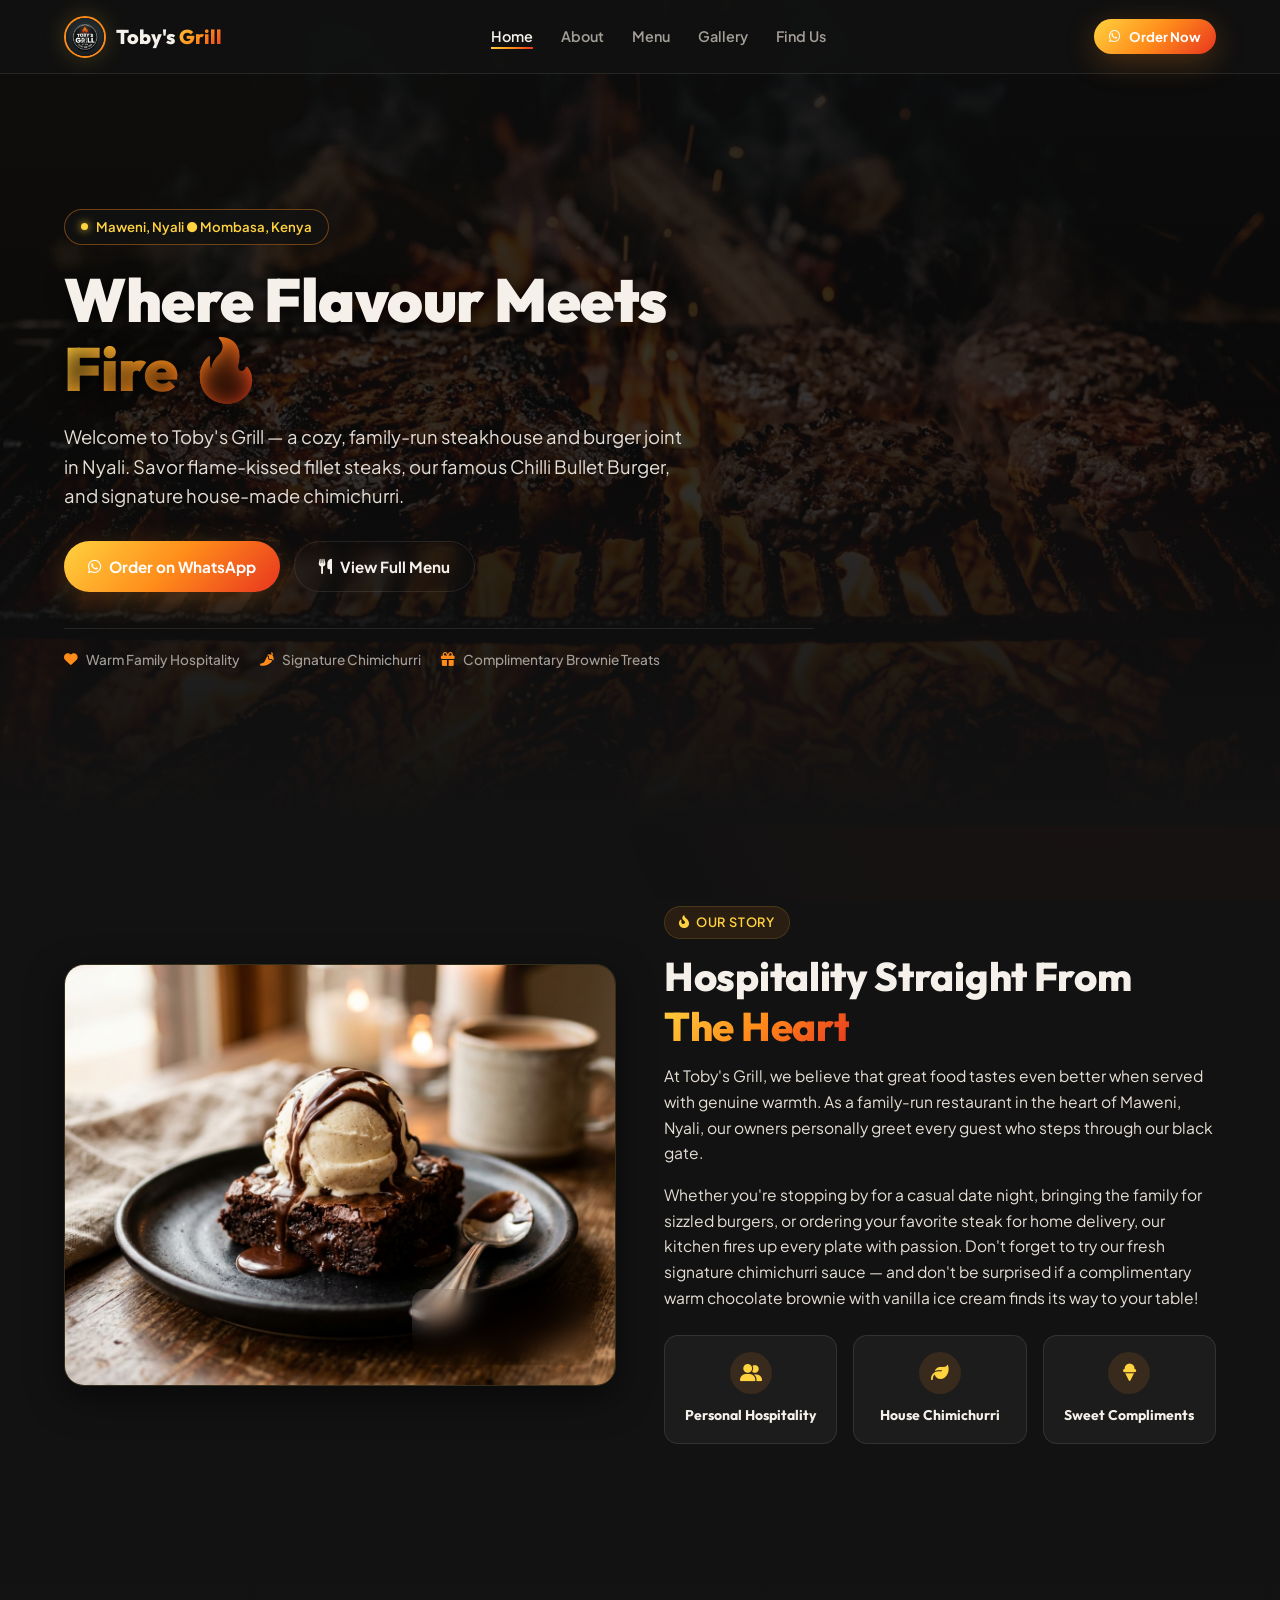
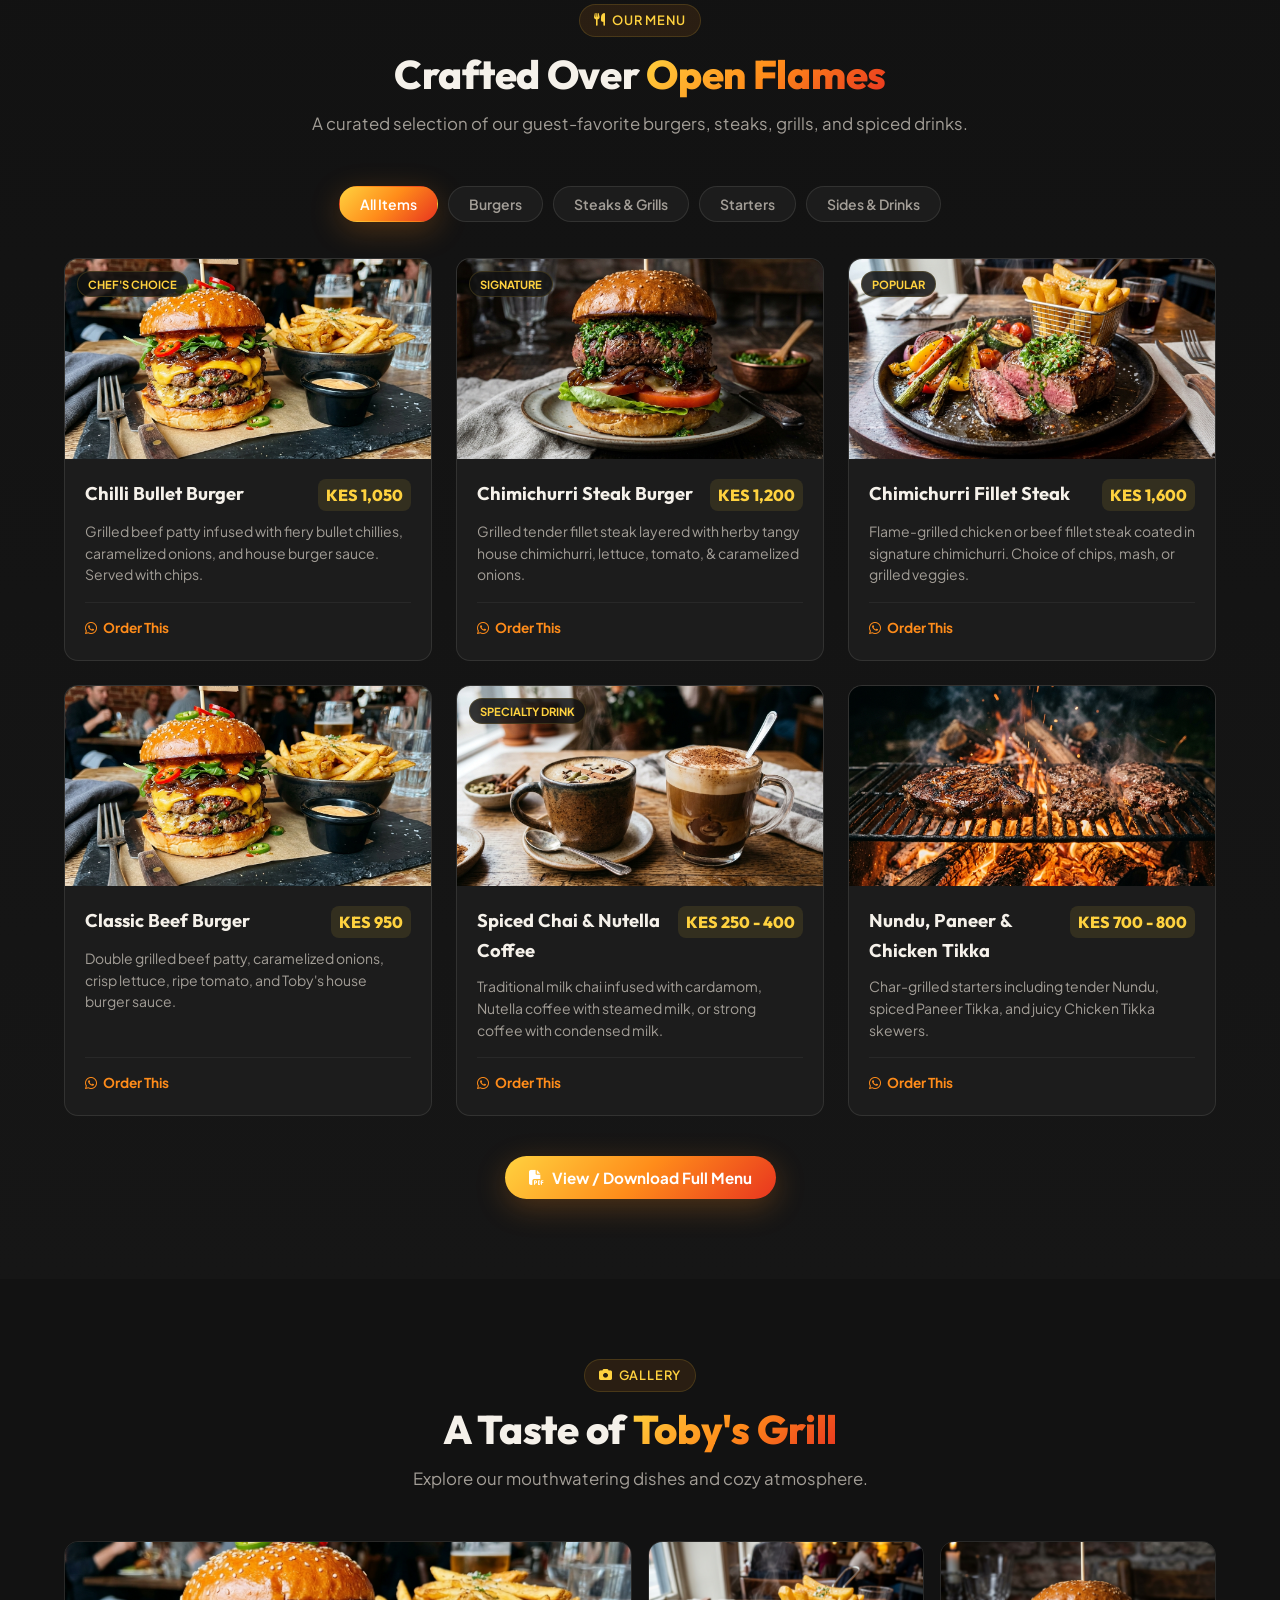
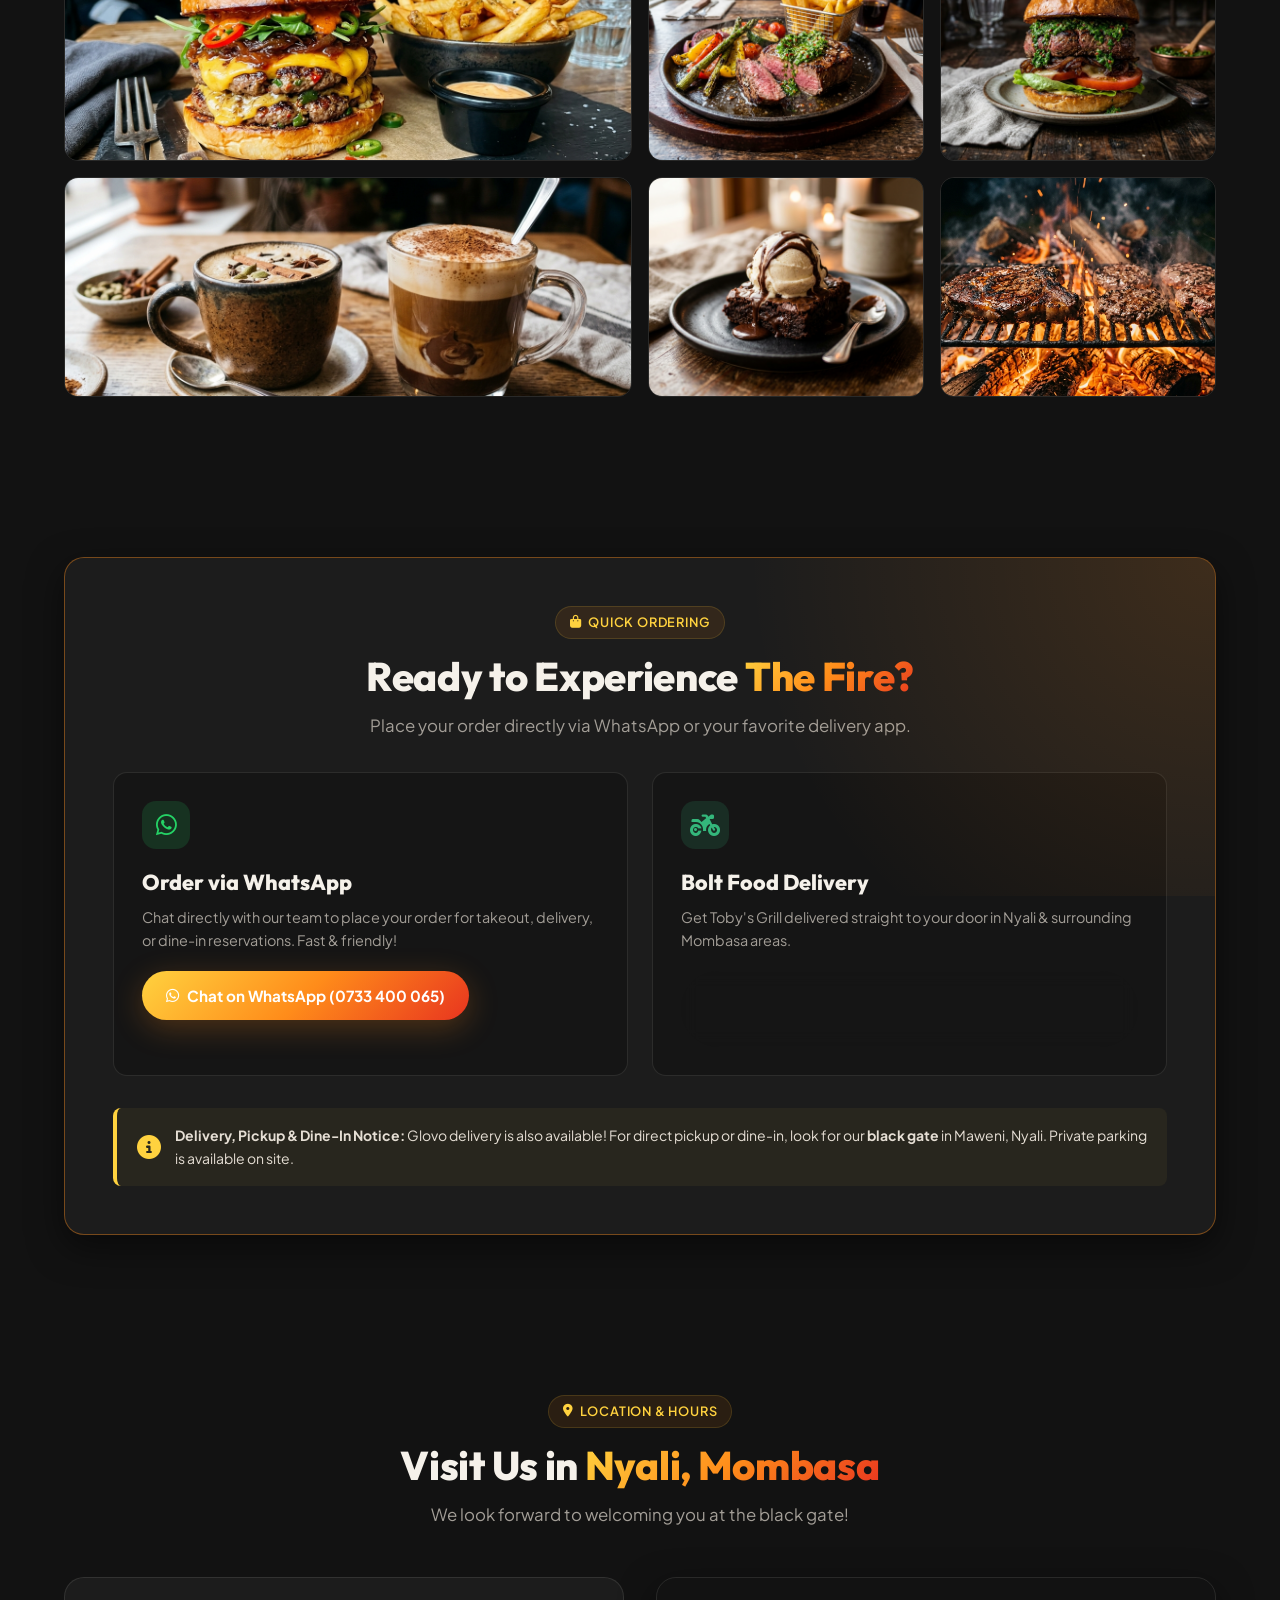
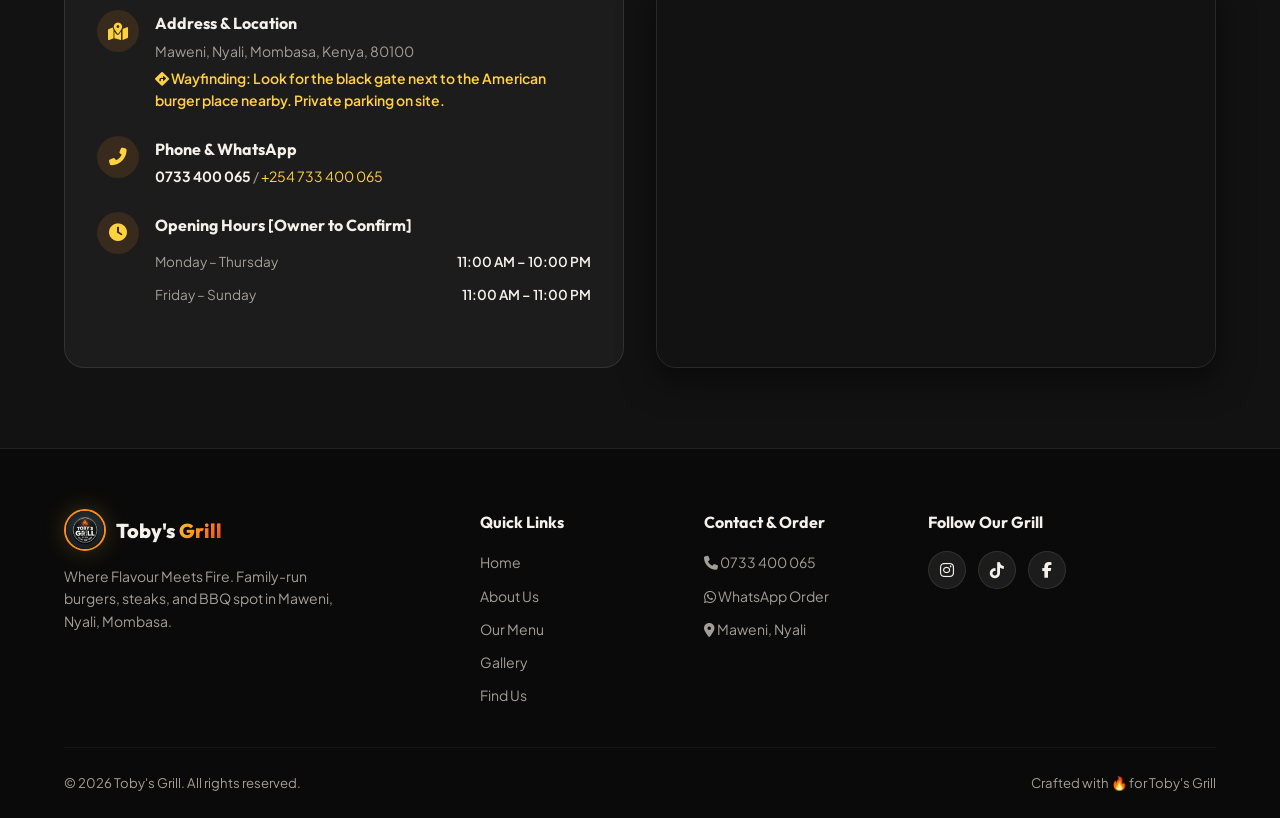
==== commit 83cc8712: "Add interactive digital menu mockup card (assets/menu/menu.html) and update menu pricing" ====
--- a/index.html
+++ b/index.html
@@ -87,8 +87,8 @@
             <i class="fab fa-whatsapp"></i> Order on WhatsApp
           </a>
 
-          <a href="#menu" class="btn btn-outline">
-            <i class="fas fa-utensils"></i> View Menu
+          <a href="assets/menu/menu.html" target="_blank" class="btn btn-outline">
+            <i class="fas fa-utensils"></i> View Full Menu
           </a>
         </div>
 
@@ -190,7 +190,7 @@
           <div class="menu-card-content">
             <div class="menu-card-header">
               <h3 class="menu-card-title">Chilli Bullet Burger</h3>
-              <span class="menu-card-price">[KES — Confirm]</span>
+              <span class="menu-card-price">KES 1,050</span>
             </div>
             <p class="menu-card-desc">
               Grilled beef patty infused with fiery bullet chillies, caramelized onions, and house burger sauce. Served with chips.
@@ -213,7 +213,7 @@
           <div class="menu-card-content">
             <div class="menu-card-header">
               <h3 class="menu-card-title">Chimichurri Steak Burger</h3>
-              <span class="menu-card-price">[KES — Confirm]</span>
+              <span class="menu-card-price">KES 1,200</span>
             </div>
             <p class="menu-card-desc">
               Grilled tender fillet steak layered with herby tangy house chimichurri, lettuce, tomato, & caramelized onions.
@@ -236,7 +236,7 @@
           <div class="menu-card-content">
             <div class="menu-card-header">
               <h3 class="menu-card-title">Chimichurri Fillet Steak</h3>
-              <span class="menu-card-price">[KES — Confirm]</span>
+              <span class="menu-card-price">KES 1,600</span>
             </div>
             <p class="menu-card-desc">
               Flame-grilled chicken or beef fillet steak coated in signature chimichurri. Choice of chips, mash, or grilled veggies.
@@ -258,7 +258,7 @@
           <div class="menu-card-content">
             <div class="menu-card-header">
               <h3 class="menu-card-title">Classic Beef Burger</h3>
-              <span class="menu-card-price">[KES — Confirm]</span>
+              <span class="menu-card-price">KES 950</span>
             </div>
             <p class="menu-card-desc">
               Double grilled beef patty, caramelized onions, crisp lettuce, ripe tomato, and Toby's house burger sauce.
@@ -281,7 +281,7 @@
           <div class="menu-card-content">
             <div class="menu-card-header">
               <h3 class="menu-card-title">Spiced Chai & Nutella Coffee</h3>
-              <span class="menu-card-price">[KES — Confirm]</span>
+              <span class="menu-card-price">KES 250 - 400</span>
             </div>
             <p class="menu-card-desc">
               Traditional milk chai infused with cardamom, Nutella coffee with steamed milk, or strong coffee with condensed milk.
@@ -303,7 +303,7 @@
           <div class="menu-card-content">
             <div class="menu-card-header">
               <h3 class="menu-card-title">Nundu, Paneer & Chicken Tikka</h3>
-              <span class="menu-card-price">[KES — Confirm]</span>
+              <span class="menu-card-price">KES 700 - 800</span>
             </div>
             <p class="menu-card-desc">
               Char-grilled starters including tender Nundu, spiced Paneer Tikka, and juicy Chicken Tikka skewers.
@@ -578,30 +578,6 @@
     </div>
   </div>
 
-  <!-- Menu PDF / Fallback Modal -->
-  <div class="modal-overlay" id="menu-modal">
-    <div class="modal-container">
-      <button class="modal-close-btn" id="menu-modal-close" aria-label="Close Menu Modal">&times;</button>
-      <div style="text-align: center; margin-bottom: 24px;">
-        <i class="fas fa-file-pdf" style="font-size: 3rem; color: var(--flame-yellow); margin-bottom: 12px;"></i>
-        <h3 style="font-family: var(--font-heading); font-size: 1.75rem; font-weight: 800;">Full Menu PDF</h3>
-        <p style="color: var(--text-muted); font-size: 0.95rem; margin-top: 8px;">
-          The downloadable PDF menu file is being updated by the kitchen. In the meantime, you can explore all items directly on our website or request a menu copy on WhatsApp!
-        </p>
-      </div>
-
-      <div style="display: flex; flex-direction: column; gap: 12px; margin-top: 24px;">
-        <a href="https://wa.me/254733400065?text=Hi%20Toby's%20Grill,%20please%20send%20me%20your%20full%20menu%20PDF%20or%20images%20%F0%9F%94%A5" 
-           target="_blank" class="btn btn-flame">
-          <i class="fab fa-whatsapp"></i> Request Menu PDF on WhatsApp
-        </a>
-        <a href="#menu" class="btn btn-outline" onclick="document.getElementById('menu-modal').classList.remove('active'); document.body.style.overflow='';">
-          <i class="fas fa-utensils"></i> Browse Website Menu Items
-        </a>
-      </div>
-    </div>
-  </div>
-
   <!-- Main JavaScript -->
   <script src="js/main.js"></script>
 </body>
--- a/css/styles.css
+++ b/css/styles.css
@@ -2,6 +2,7 @@
    TOBY'S GRILL — Modern Restaurant Design System & Stylesheet
    Tagline: Where Flavour Meets Fire
    Location: Maweni, Nyali, Mombasa, Kenya
+   Mobile-Centric & Responsive Optimized
    ========================================================================== */
 
 /* --- CSS Variables & Design Tokens --- */
@@ -37,11 +38,11 @@
   --font-body: 'Plus Jakarta Sans', -apple-system, BlinkMacSystemFont, sans-serif;
 
   /* Layout */
-  --header-height: 80px;
+  --header-height: 74px;
   --container-max: 1200px;
   --radius-sm: 8px;
-  --radius-md: 16px;
-  --radius-lg: 24px;
+  --radius-md: 14px;
+  --radius-lg: 20px;
   --radius-pill: 9999px;
 
   /* Transitions */
@@ -60,13 +61,14 @@
 html {
   scroll-behavior: smooth;
   font-size: 16px;
+  -webkit-text-size-adjust: 100%;
 }
 
 body {
   background-color: var(--bg-dark);
   color: var(--text-main);
   font-family: var(--font-body);
-  line-height: 1.75;
+  line-height: 1.65;
   -webkit-font-smoothing: antialiased;
   -moz-osx-font-smoothing: grayscale;
   overflow-x: hidden;
@@ -117,7 +119,7 @@
 }
 
 .section-padding {
-  padding: 100px 0;
+  padding: 80px 0;
 }
 
 .text-gradient {
@@ -130,38 +132,39 @@
 .section-header {
   text-align: center;
   max-width: 700px;
-  margin: 0 auto 60px;
+  margin: 0 auto 48px;
 }
 
 .section-tag {
   display: inline-flex;
   align-items: center;
-  gap: 8px;
-  padding: 6px 16px;
+  gap: 6px;
+  padding: 5px 14px;
   background: rgba(255, 140, 26, 0.1);
   border: 1px solid var(--border-subtle);
   border-radius: var(--radius-pill);
   color: var(--flame-yellow);
-  font-size: 0.875rem;
+  font-size: 0.8rem;
   font-weight: 600;
-  letter-spacing: 1px;
+  letter-spacing: 0.8px;
   text-transform: uppercase;
-  margin-bottom: 16px;
+  margin-bottom: 12px;
 }
 
 .section-title {
   font-family: var(--font-heading);
-  font-size: 2.75rem;
+  font-size: clamp(1.75rem, 4vw + 0.5rem, 2.5rem);
   font-weight: 800;
-  line-height: 1.2;
+  line-height: 1.25;
   color: var(--text-main);
-  margin-bottom: 16px;
-  letter-spacing: -0.5px;
+  margin-bottom: 12px;
+  letter-spacing: -0.3px;
 }
 
 .section-subtitle {
   color: var(--text-muted);
-  font-size: 1.1rem;
+  font-size: clamp(0.9rem, 1.5vw + 0.4rem, 1.05rem);
+  line-height: 1.6;
 }
 
 /* --- Buttons & CTAs --- */
@@ -169,11 +172,11 @@
   display: inline-flex;
   align-items: center;
   justify-content: center;
-  gap: 10px;
-  padding: 14px 28px;
+  gap: 8px;
+  padding: 12px 24px;
   border-radius: var(--radius-pill);
   font-weight: 700;
-  font-size: 1rem;
+  font-size: 0.95rem;
   cursor: pointer;
   border: none;
   transition: all var(--transition-normal);
@@ -202,8 +205,8 @@
 }
 
 .btn-flame:hover {
-  transform: translateY(-3px);
-  box-shadow: 0 12px 35px rgba(255, 140, 26, 0.4);
+  transform: translateY(-2px);
+  box-shadow: 0 10px 28px rgba(255, 140, 26, 0.35);
 }
 
 .btn-outline {
@@ -217,12 +220,12 @@
   background: rgba(245, 241, 234, 0.08);
   border-color: var(--flame-yellow);
   color: var(--flame-yellow);
-  transform: translateY(-3px);
+  transform: translateY(-2px);
 }
 
 .btn-sm {
-  padding: 8px 18px;
-  font-size: 0.875rem;
+  padding: 7px 15px;
+  font-size: 0.825rem;
 }
 
 /* --- Sticky Navigation Header --- */
@@ -241,7 +244,7 @@
 }
 
 .header.scrolled {
-  box-shadow: 0 10px 30px rgba(0, 0, 0, 0.7);
+  box-shadow: 0 8px 25px rgba(0, 0, 0, 0.7);
   border-bottom-color: var(--border-subtle);
 }
 
@@ -255,16 +258,16 @@
 .logo-link {
   display: flex;
   align-items: center;
-  gap: 12px;
+  gap: 10px;
   font-family: var(--font-heading);
   font-weight: 800;
-  font-size: 1.4rem;
+  font-size: 1.25rem;
   color: var(--text-main);
 }
 
 .logo-img {
-  width: 50px;
-  height: 50px;
+  width: 42px;
+  height: 42px;
   border-radius: 50%;
   object-fit: cover;
   border: 2px solid var(--flame-orange);
@@ -274,12 +277,12 @@
 .nav-menu {
   display: flex;
   align-items: center;
-  gap: 32px;
+  gap: 28px;
 }
 
 .nav-link {
   font-weight: 600;
-  font-size: 0.95rem;
+  font-size: 0.9rem;
   color: var(--text-muted);
   position: relative;
   padding: 4px 0;
@@ -307,7 +310,7 @@
 .nav-actions {
   display: flex;
   align-items: center;
-  gap: 16px;
+  gap: 12px;
 }
 
 .hamburger {
@@ -315,17 +318,17 @@
   background: none;
   border: none;
   color: var(--text-main);
-  font-size: 1.5rem;
+  font-size: 1.35rem;
   cursor: pointer;
-  padding: 8px;
+  padding: 6px;
 }
 
 /* --- Hero Section --- */
 .hero {
   position: relative;
-  min-height: 100vh;
-  padding-top: calc(var(--header-height) + 60px);
-  padding-bottom: 80px;
+  min-height: calc(100vh - var(--header-height));
+  padding-top: calc(var(--header-height) + 40px);
+  padding-bottom: 60px;
   display: flex;
   align-items: center;
   overflow: hidden;
@@ -339,7 +342,7 @@
   height: 100%;
   object-fit: cover;
   z-index: -2;
-  filter: brightness(0.4) contrast(1.1);
+  filter: brightness(0.38) contrast(1.1);
 }
 
 .hero-overlay {
@@ -356,74 +359,75 @@
 }
 
 .hero-content {
-  max-width: 800px;
+  max-width: 750px;
 }
 
 .hero-pill {
   display: inline-flex;
   align-items: center;
-  gap: 10px;
-  padding: 8px 20px;
-  background: rgba(18, 18, 18, 0.75);
+  gap: 8px;
+  padding: 6px 16px;
+  background: rgba(18, 18, 18, 0.8);
   border: 1px solid var(--border-flame);
   border-radius: var(--radius-pill);
   backdrop-filter: blur(8px);
-  margin-bottom: 24px;
+  margin-bottom: 20px;
 }
 
 .hero-pill-dot {
-  width: 8px;
-  height: 8px;
+  width: 7px;
+  height: 7px;
   border-radius: 50%;
   background: var(--flame-yellow);
-  box-shadow: 0 0 10px var(--flame-yellow);
+  box-shadow: 0 0 8px var(--flame-yellow);
 }
 
 .hero-pill-text {
-  font-size: 0.9rem;
+  font-size: 0.825rem;
   font-weight: 600;
   color: var(--flame-yellow);
 }
 
 .hero-title {
   font-family: var(--font-heading);
-  font-size: 4rem;
+  font-size: clamp(2.2rem, 5.5vw + 0.8rem, 3.8rem);
   font-weight: 900;
-  line-height: 1.1;
-  letter-spacing: -1px;
-  margin-bottom: 24px;
+  line-height: 1.15;
+  letter-spacing: -0.5px;
+  margin-bottom: 18px;
   text-shadow: 0 4px 20px rgba(0, 0, 0, 0.8);
 }
 
 .hero-description {
-  font-size: 1.25rem;
+  font-size: clamp(0.95rem, 1.8vw + 0.4rem, 1.15rem);
   color: #e5ded4;
+  margin-bottom: 30px;
+  max-width: 620px;
+  line-height: 1.6;
+}
+
+.hero-cta-group {
+  display: flex;
+  flex-wrap: wrap;
+  gap: 14px;
   margin-bottom: 36px;
-  max-width: 650px;
-}
-
-.hero-cta-group {
+}
+
+.hero-trust-bar {
   display: flex;
   flex-wrap: wrap;
-  gap: 16px;
-  margin-bottom: 48px;
-}
-
-.hero-trust-bar {
-  display: flex;
-  flex-wrap: wrap;
-  align-items: center;
-  gap: 24px;
-  padding-top: 24px;
+  align-items: center;
+  gap: 20px;
+  padding-top: 20px;
   border-top: 1px solid var(--border-glass);
 }
 
 .trust-item {
   display: flex;
   align-items: center;
-  gap: 10px;
+  gap: 8px;
   color: var(--text-muted);
-  font-size: 0.9rem;
+  font-size: 0.85rem;
   font-weight: 500;
 }
 
@@ -439,7 +443,7 @@
 .about-grid {
   display: grid;
   grid-template-columns: 1fr 1fr;
-  gap: 60px;
+  gap: 48px;
   align-items: center;
 }
 
@@ -453,7 +457,7 @@
 
 .about-img {
   width: 100%;
-  height: 480px;
+  height: 420px;
   object-fit: cover;
   transition: transform 0.5s ease;
 }
@@ -464,12 +468,12 @@
 
 .about-badge {
   position: absolute;
-  bottom: 24px;
-  right: 24px;
+  bottom: 20px;
+  right: 20px;
   background: var(--bg-glass);
   backdrop-filter: blur(12px);
   border: 1px solid var(--border-flame);
-  padding: 16px 24px;
+  padding: 12px 20px;
   border-radius: var(--radius-md);
   box-shadow: var(--shadow-flame);
 }
@@ -477,31 +481,32 @@
 .about-badge-title {
   font-family: var(--font-heading);
   font-weight: 800;
-  font-size: 1.25rem;
+  font-size: 1.1rem;
   color: var(--flame-yellow);
 }
 
 .about-badge-sub {
-  font-size: 0.85rem;
+  font-size: 0.8rem;
   color: var(--text-muted);
 }
 
 .about-text-content p {
   color: #e5ded4;
-  margin-bottom: 20px;
-  font-size: 1.05rem;
+  margin-bottom: 16px;
+  font-size: 0.975rem;
+  line-height: 1.65;
 }
 
 .about-features {
   display: grid;
   grid-template-columns: repeat(3, 1fr);
-  gap: 20px;
-  margin-top: 32px;
+  gap: 16px;
+  margin-top: 24px;
 }
 
 .feature-card {
   background: var(--bg-card);
-  padding: 20px;
+  padding: 16px;
   border-radius: var(--radius-md);
   border: 1px solid var(--border-glass);
   text-align: center;
@@ -509,27 +514,27 @@
 }
 
 .feature-card:hover {
-  transform: translateY(-50%);
+  transform: translateY(-3px);
   border-color: var(--flame-orange);
 }
 
 .feature-icon {
-  width: 48px;
-  height: 48px;
-  margin: 0 auto 12px;
+  width: 42px;
+  height: 42px;
+  margin: 0 auto 10px;
   border-radius: 50%;
   background: rgba(255, 140, 26, 0.12);
   color: var(--flame-yellow);
   display: flex;
   align-items: center;
   justify-content: center;
-  font-size: 1.25rem;
+  font-size: 1.1rem;
 }
 
 .feature-title {
   font-family: var(--font-heading);
   font-weight: 700;
-  font-size: 0.95rem;
+  font-size: 0.875rem;
   color: var(--text-main);
 }
 
@@ -542,18 +547,18 @@
   display: flex;
   justify-content: center;
   flex-wrap: wrap;
-  gap: 12px;
-  margin-bottom: 48px;
+  gap: 10px;
+  margin-bottom: 36px;
 }
 
 .filter-btn {
-  padding: 10px 24px;
+  padding: 8px 20px;
   border-radius: var(--radius-pill);
   background: var(--bg-card);
   color: var(--text-muted);
   border: 1px solid var(--border-glass);
   font-weight: 600;
-  font-size: 0.95rem;
+  font-size: 0.875rem;
   cursor: pointer;
   transition: all var(--transition-fast);
 }
@@ -567,9 +572,9 @@
 
 .menu-grid {
   display: grid;
-  grid-template-columns: repeat(auto-fill, minmax(340px, 1fr));
-  gap: 30px;
-  margin-bottom: 50px;
+  grid-template-columns: repeat(auto-fill, minmax(310px, 1fr));
+  gap: 24px;
+  margin-bottom: 40px;
 }
 
 .menu-card {
@@ -583,14 +588,14 @@
 }
 
 .menu-card:hover {
-  transform: translateY(-6px);
+  transform: translateY(-4px);
   border-color: var(--border-flame);
   box-shadow: var(--shadow-card);
 }
 
 .menu-card-img-wrapper {
   position: relative;
-  height: 220px;
+  height: 200px;
   overflow: hidden;
 }
 
@@ -602,25 +607,25 @@
 }
 
 .menu-card:hover .menu-card-img {
-  transform: scale(1.08);
+  transform: scale(1.06);
 }
 
 .menu-card-tag {
   position: absolute;
-  top: 14px;
-  left: 14px;
+  top: 12px;
+  left: 12px;
   background: rgba(18, 18, 18, 0.85);
   border: 1px solid var(--border-subtle);
-  padding: 4px 12px;
+  padding: 3px 10px;
   border-radius: var(--radius-pill);
-  font-size: 0.75rem;
+  font-size: 0.7rem;
   font-weight: 700;
   color: var(--flame-yellow);
   text-transform: uppercase;
 }
 
 .menu-card-content {
-  padding: 24px;
+  padding: 20px;
   display: flex;
   flex-direction: column;
   flex-grow: 1;
@@ -630,13 +635,13 @@
   display: flex;
   justify-content: space-between;
   align-items: flex-start;
-  gap: 12px;
-  margin-bottom: 12px;
+  gap: 10px;
+  margin-bottom: 10px;
 }
 
 .menu-card-title {
   font-family: var(--font-heading);
-  font-size: 1.25rem;
+  font-size: 1.15rem;
   font-weight: 700;
   color: var(--text-main);
 }
@@ -644,26 +649,27 @@
 .menu-card-price {
   font-family: var(--font-heading);
   font-weight: 800;
-  font-size: 1.1rem;
+  font-size: 1rem;
   color: var(--flame-yellow);
   background: rgba(255, 210, 63, 0.1);
-  padding: 4px 10px;
+  padding: 3px 8px;
   border-radius: var(--radius-sm);
   white-space: nowrap;
 }
 
 .menu-card-desc {
   color: var(--text-muted);
-  font-size: 0.925rem;
-  margin-bottom: 20px;
+  font-size: 0.875rem;
+  margin-bottom: 16px;
   flex-grow: 1;
+  line-height: 1.55;
 }
 
 .menu-card-footer {
   display: flex;
   align-items: center;
   justify-content: space-between;
-  padding-top: 16px;
+  padding-top: 14px;
   border-top: 1px solid rgba(255, 255, 255, 0.05);
 }
 
@@ -673,7 +679,7 @@
   gap: 6px;
   color: var(--flame-orange);
   font-weight: 700;
-  font-size: 0.875rem;
+  font-size: 0.85rem;
 }
 
 .order-link-btn:hover {
@@ -682,21 +688,21 @@
 
 .menu-cta-banner {
   text-align: center;
-  margin-top: 40px;
+  margin-top: 32px;
 }
 
 /* --- Gallery Section --- */
 .gallery-grid {
   display: grid;
   grid-template-columns: repeat(4, 1fr);
-  gap: 20px;
+  gap: 16px;
 }
 
 .gallery-item {
   position: relative;
   border-radius: var(--radius-md);
   overflow: hidden;
-  height: 260px;
+  height: 220px;
   cursor: pointer;
   border: 1px solid var(--border-glass);
 }
@@ -718,12 +724,12 @@
   opacity: 0;
   display: flex;
   align-items: flex-end;
-  padding: 20px;
+  padding: 16px;
   transition: opacity var(--transition-normal);
 }
 
 .gallery-item:hover .gallery-img {
-  transform: scale(1.08);
+  transform: scale(1.06);
 }
 
 .gallery-item:hover .gallery-overlay {
@@ -734,7 +740,7 @@
   font-family: var(--font-heading);
   font-weight: 700;
   color: var(--text-main);
-  font-size: 1rem;
+  font-size: 0.9rem;
 }
 
 /* --- Order Now Section --- */
@@ -747,7 +753,7 @@
   border-radius: var(--radius-lg);
   border: 1px solid var(--border-flame);
   box-shadow: var(--shadow-card);
-  padding: 60px;
+  padding: 48px;
   position: relative;
   overflow: hidden;
 }
@@ -764,15 +770,15 @@
 .order-channels-grid {
   display: grid;
   grid-template-columns: 1fr 1fr;
-  gap: 30px;
-  margin-top: 40px;
+  gap: 24px;
+  margin-top: 32px;
 }
 
 .channel-box {
   background: rgba(18, 18, 18, 0.6);
   border: 1px solid var(--border-glass);
   border-radius: var(--radius-md);
-  padding: 32px;
+  padding: 28px;
   display: flex;
   flex-direction: column;
   align-items: flex-start;
@@ -784,14 +790,14 @@
 }
 
 .channel-icon {
-  width: 56px;
-  height: 56px;
+  width: 48px;
+  height: 48px;
   border-radius: var(--radius-md);
   display: flex;
   align-items: center;
   justify-content: center;
-  font-size: 1.75rem;
-  margin-bottom: 20px;
+  font-size: 1.5rem;
+  margin-bottom: 16px;
 }
 
 .channel-icon.whatsapp {
@@ -806,85 +812,87 @@
 
 .channel-title {
   font-family: var(--font-heading);
-  font-size: 1.5rem;
+  font-size: 1.35rem;
   font-weight: 800;
-  margin-bottom: 8px;
+  margin-bottom: 6px;
 }
 
 .channel-desc {
   color: var(--text-muted);
-  font-size: 0.95rem;
-  margin-bottom: 24px;
+  font-size: 0.9rem;
+  margin-bottom: 20px;
+  line-height: 1.55;
 }
 
 .order-note-banner {
-  margin-top: 40px;
-  padding: 20px;
+  margin-top: 32px;
+  padding: 16px 20px;
   background: rgba(255, 210, 63, 0.05);
   border-left: 4px solid var(--flame-yellow);
   border-radius: var(--radius-sm);
   color: #e5ded4;
-  font-size: 0.925rem;
-  display: flex;
-  align-items: center;
-  gap: 16px;
+  font-size: 0.875rem;
+  display: flex;
+  align-items: center;
+  gap: 14px;
 }
 
 /* --- Find Us & Location Section --- */
 .find-us-grid {
   display: grid;
   grid-template-columns: 1fr 1fr;
-  gap: 40px;
+  gap: 32px;
 }
 
 .location-info-card {
   background: var(--bg-card);
   border: 1px solid var(--border-glass);
   border-radius: var(--radius-lg);
-  padding: 40px;
+  padding: 32px;
 }
 
 .info-item {
   display: flex;
-  gap: 20px;
-  margin-bottom: 30px;
+  gap: 16px;
+  margin-bottom: 24px;
 }
 
 .info-icon {
-  width: 48px;
-  height: 48px;
+  width: 42px;
+  height: 42px;
   border-radius: 50%;
   background: rgba(255, 140, 26, 0.12);
   color: var(--flame-yellow);
   display: flex;
   align-items: center;
   justify-content: center;
-  font-size: 1.25rem;
+  font-size: 1.1rem;
   flex-shrink: 0;
 }
 
 .info-details h4 {
   font-family: var(--font-heading);
-  font-size: 1.1rem;
+  font-size: 1rem;
   font-weight: 700;
-  margin-bottom: 6px;
+  margin-bottom: 4px;
 }
 
 .info-details p {
   color: var(--text-muted);
-  font-size: 0.95rem;
+  font-size: 0.875rem;
+  line-height: 1.55;
 }
 
 .hours-table {
   width: 100%;
-  margin-top: 10px;
+  margin-top: 8px;
   border-collapse: collapse;
 }
 
 .hours-table td {
-  padding: 6px 0;
+  padding: 5px 0;
   color: var(--text-muted);
-  font-size: 0.9rem;
+  font-size: 0.85rem;
 }
 
 .hours-table td:last-child {
@@ -895,7 +903,7 @@
 
 .map-wrapper {
   height: 100%;
-  min-height: 400px;
+  min-height: 360px;
   border-radius: var(--radius-lg);
   overflow: hidden;
   border: 1px solid var(--border-glass);
@@ -913,35 +921,41 @@
 .footer {
   background: #0a0a0a;
   border-top: 1px solid var(--border-glass);
-  padding: 80px 0 30px;
+  padding: 60px 0 24px;
 }
 
 .footer-grid {
   display: grid;
   grid-template-columns: 2fr 1fr 1fr 1.5fr;
-  gap: 40px;
-  margin-bottom: 60px;
+  gap: 32px;
+  margin-bottom: 40px;
 }
 
 .footer-brand p {
   color: var(--text-muted);
-  margin-top: 16px;
-  max-width: 320px;
-  font-size: 0.95rem;
+  margin-top: 14px;
+  max-width: 300px;
+  font-size: 0.875rem;
+  line-height: 1.6;
 }
 
 .footer-column h4 {
   font-family: var(--font-heading);
-  font-size: 1.1rem;
+  font-size: 1rem;
   font-weight: 700;
-  margin-bottom: 20px;
+  margin-bottom: 16px;
   color: var(--text-main);
 }
 
-.footer-links display: flex; flex-direction: column; gap: 12px; }
+.footer-links {
+  display: flex;
+  flex-direction: column;
+  gap: 10px;
+}
+
 .footer-links a {
   color: var(--text-muted);
-  font-size: 0.9rem;
+  font-size: 0.875rem;
 }
 
 .footer-links a:hover {
@@ -950,12 +964,12 @@
 
 .social-icons-group {
   display: flex;
-  gap: 14px;
+  gap: 12px;
 }
 
 .social-icon-btn {
-  width: 42px;
-  height: 42px;
+  width: 38px;
+  height: 38px;
   border-radius: 50%;
   background: var(--bg-card);
   border: 1px solid var(--border-glass);
@@ -963,7 +977,7 @@
   display: flex;
   align-items: center;
   justify-content: center;
-  font-size: 1.1rem;
+  font-size: 1rem;
   transition: all var(--transition-fast);
 }
 
@@ -971,18 +985,18 @@
   background: var(--flame-gradient);
   border-color: transparent;
   color: #fff;
-  transform: translateY(-3px);
+  transform: translateY(-2px);
 }
 
 .footer-bottom {
   border-top: 1px solid rgba(255, 255, 255, 0.05);
-  padding-top: 30px;
+  padding-top: 24px;
   display: flex;
   justify-content: space-between;
   align-items: center;
   flex-wrap: wrap;
-  gap: 16px;
-  font-size: 0.875rem;
+  gap: 12px;
+  font-size: 0.825rem;
   color: var(--text-muted);
 }
 
@@ -1004,7 +1018,7 @@
   opacity: 0;
   pointer-events: none;
   transition: opacity var(--transition-normal);
-  padding: 20px;
+  padding: 16px;
 }
 
 .modal-overlay.active {
@@ -1016,20 +1030,20 @@
   background: var(--bg-card);
   border: 1px solid var(--border-flame);
   border-radius: var(--radius-lg);
-  max-width: 600px;
+  max-width: 520px;
   width: 100%;
-  padding: 40px;
+  padding: 32px 24px;
   position: relative;
   box-shadow: var(--shadow-card);
 }
 
 .modal-close-btn {
   position: absolute;
-  top: 20px; right: 20px;
+  top: 16px; right: 16px;
   background: none;
   border: none;
   color: var(--text-muted);
-  font-size: 1.5rem;
+  font-size: 1.4rem;
   cursor: pointer;
 }
 
@@ -1038,47 +1052,159 @@
 }
 
 .lightbox-img-wrapper {
-  max-width: 90vw;
-  max-height: 85vh;
+  max-width: 95vw;
+  max-height: 80vh;
 }
 
 .lightbox-img {
   max-width: 100%;
-  max-height: 85vh;
+  max-height: 80vh;
   border-radius: var(--radius-md);
   border: 1px solid var(--border-glass);
 }
 
-/* --- Responsiveness & Media Queries --- */
+/* ==========================================================================
+   MOBILE & TABLET RESPONSIVE OVERRIDES
+   ========================================================================== */
+
 @media (max-width: 992px) {
-  .hero-title { font-size: 3rem; }
-  .about-grid, .order-channels-grid, .find-us-grid { grid-template-columns: 1fr; }
-  .about-img { height: 380px; }
-  .gallery-grid { grid-template-columns: repeat(2, 1fr); }
+  .section-padding { padding: 60px 0; }
+  .about-grid, .order-channels-grid, .find-us-grid { grid-template-columns: 1fr; gap: 32px; }
+  .about-img { height: 320px; }
+  .gallery-grid { grid-template-columns: repeat(2, 1fr); gap: 12px; }
   .gallery-item:nth-child(1), .gallery-item:nth-child(4) { grid-column: span 1; }
-  .footer-grid { grid-template-columns: 1fr 1fr; }
+  .footer-grid { grid-template-columns: 1fr 1fr; gap: 24px; }
 }
 
 @media (max-width: 768px) {
+  :root {
+    --header-height: 64px;
+  }
+
+  .container { width: 92%; }
+  .section-padding { padding: 48px 0; }
+
+  /* Navigation Header */
+  .logo-img { width: 36px; height: 36px; }
+  .logo-link { font-size: 1.15rem; gap: 8px; }
+  .btn-sm { padding: 6px 12px; font-size: 0.775rem; }
   .hamburger { display: block; }
+  
   .nav-menu {
     position: fixed;
     top: var(--header-height);
     left: -100%;
     width: 100%;
     height: calc(100vh - var(--header-height));
-    background: var(--bg-dark);
+    background: rgba(18, 18, 18, 0.98);
+    backdrop-filter: blur(20px);
     flex-direction: column;
     justify-content: center;
     gap: 24px;
     transition: left var(--transition-normal);
   }
   .nav-menu.open { left: 0; }
-  .hero-title { font-size: 2.4rem; }
-  .hero-description { font-size: 1.05rem; }
-  .section-title { font-size: 2.1rem; }
-  .about-features { grid-template-columns: 1fr; }
-  .order-card-wrapper { padding: 30px; }
-  .footer-grid { grid-template-columns: 1fr; }
-  .footer-bottom { flex-direction: column; text-align: center; }
-}
+  .nav-link { font-size: 1.15rem; }
+
+  /* Hero Section Mobile */
+  .hero {
+    min-height: auto;
+    padding-top: calc(var(--header-height) + 24px);
+    padding-bottom: 48px;
+  }
+  .hero-pill { padding: 5px 12px; margin-bottom: 14px; }
+  .hero-pill-text { font-size: 0.775rem; }
+  .hero-title { font-size: 2.1rem; margin-bottom: 14px; }
+  .hero-description { font-size: 0.925rem; line-height: 1.6; margin-bottom: 24px; }
+  
+  .hero-cta-group {
+    flex-direction: column;
+    gap: 10px;
+    margin-bottom: 28px;
+  }
+  .btn { width: 100%; padding: 12px 20px; font-size: 0.9rem; }
+  
+  .hero-trust-bar {
+    flex-direction: column;
+    align-items: flex-start;
+    gap: 10px;
+    padding-top: 16px;
+  }
+  .trust-item { font-size: 0.8rem; }
+
+  /* About Section Mobile */
+  .about-img { height: 230px; }
+  .about-badge { padding: 8px 14px; bottom: 12px; right: 12px; }
+  .about-badge-title { font-size: 0.95rem; }
+  .about-badge-sub { font-size: 0.725rem; }
+  .about-text-content p { font-size: 0.9rem; margin-bottom: 14px; }
+  
+  .about-features {
+    grid-template-columns: 1fr;
+    gap: 10px;
+    margin-top: 18px;
+  }
+  .feature-card {
+    display: flex;
+    align-items: center;
+    gap: 14px;
+    text-align: left;
+    padding: 12px 16px;
+  }
+  .feature-icon { margin: 0; flex-shrink: 0; width: 36px; height: 36px; font-size: 0.95rem; }
+  .feature-title { font-size: 0.875rem; }
+
+  /* Menu Section Mobile */
+  .menu-filter-nav {
+    justify-content: flex-start;
+    overflow-x: auto;
+    white-space: nowrap;
+    padding-bottom: 8px;
+    margin-bottom: 24px;
+    -webkit-overflow-scrolling: touch;
+    scrollbar-width: none;
+  }
+  .menu-filter-nav::-webkit-scrollbar { display: none; }
+  .filter-btn { padding: 7px 16px; font-size: 0.8rem; flex-shrink: 0; }
+  
+  .menu-grid { grid-template-columns: 1fr; gap: 16px; margin-bottom: 28px; }
+  .menu-card-img-wrapper { height: 170px; }
+  .menu-card-content { padding: 16px; }
+  .menu-card-title { font-size: 1.05rem; }
+  .menu-card-price { font-size: 0.875rem; padding: 2px 7px; }
+  .menu-card-desc { font-size: 0.825rem; margin-bottom: 12px; }
+
+  /* Gallery Mobile */
+  .gallery-grid { grid-template-columns: repeat(2, 1fr); gap: 8px; }
+  .gallery-item { height: 140px; }
+  .gallery-overlay { padding: 10px; }
+  .gallery-caption { font-size: 0.775rem; }
+
+  /* Order & Find Us Section Mobile */
+  .order-card-wrapper { padding: 24px 16px; }
+  .channel-box { padding: 18px 14px; }
+  .channel-icon { width: 40px; height: 40px; font-size: 1.25rem; margin-bottom: 12px; }
+  .channel-title { font-size: 1.15rem; }
+  .channel-desc { font-size: 0.825rem; margin-bottom: 14px; }
+  .order-note-banner { padding: 12px 14px; font-size: 0.8rem; flex-direction: column; align-items: flex-start; gap: 8px; }
+  
+  .location-info-card { padding: 20px 16px; }
+  .info-item { gap: 12px; margin-bottom: 18px; }
+  .info-icon { width: 36px; height: 36px; font-size: 0.95rem; }
+  .info-details h4 { font-size: 0.95rem; }
+  .info-details p { font-size: 0.825rem; }
+  .hours-table td { font-size: 0.8rem; }
+  .map-wrapper { min-height: 260px; }
+
+  /* Footer Mobile */
+  .footer { padding: 40px 0 20px; }
+  .footer-grid { grid-template-columns: 1fr; gap: 24px; margin-bottom: 28px; }
+  .footer-bottom { flex-direction: column; text-align: center; gap: 8px; }
+}
+
+@media (max-width: 380px) {
+  .hero-title { font-size: 1.85rem; }
+  .section-title { font-size: 1.5rem; }
+  .logo-text { font-size: 1.1rem; }
+  .btn { padding: 10px 16px; font-size: 0.85rem; }
+}
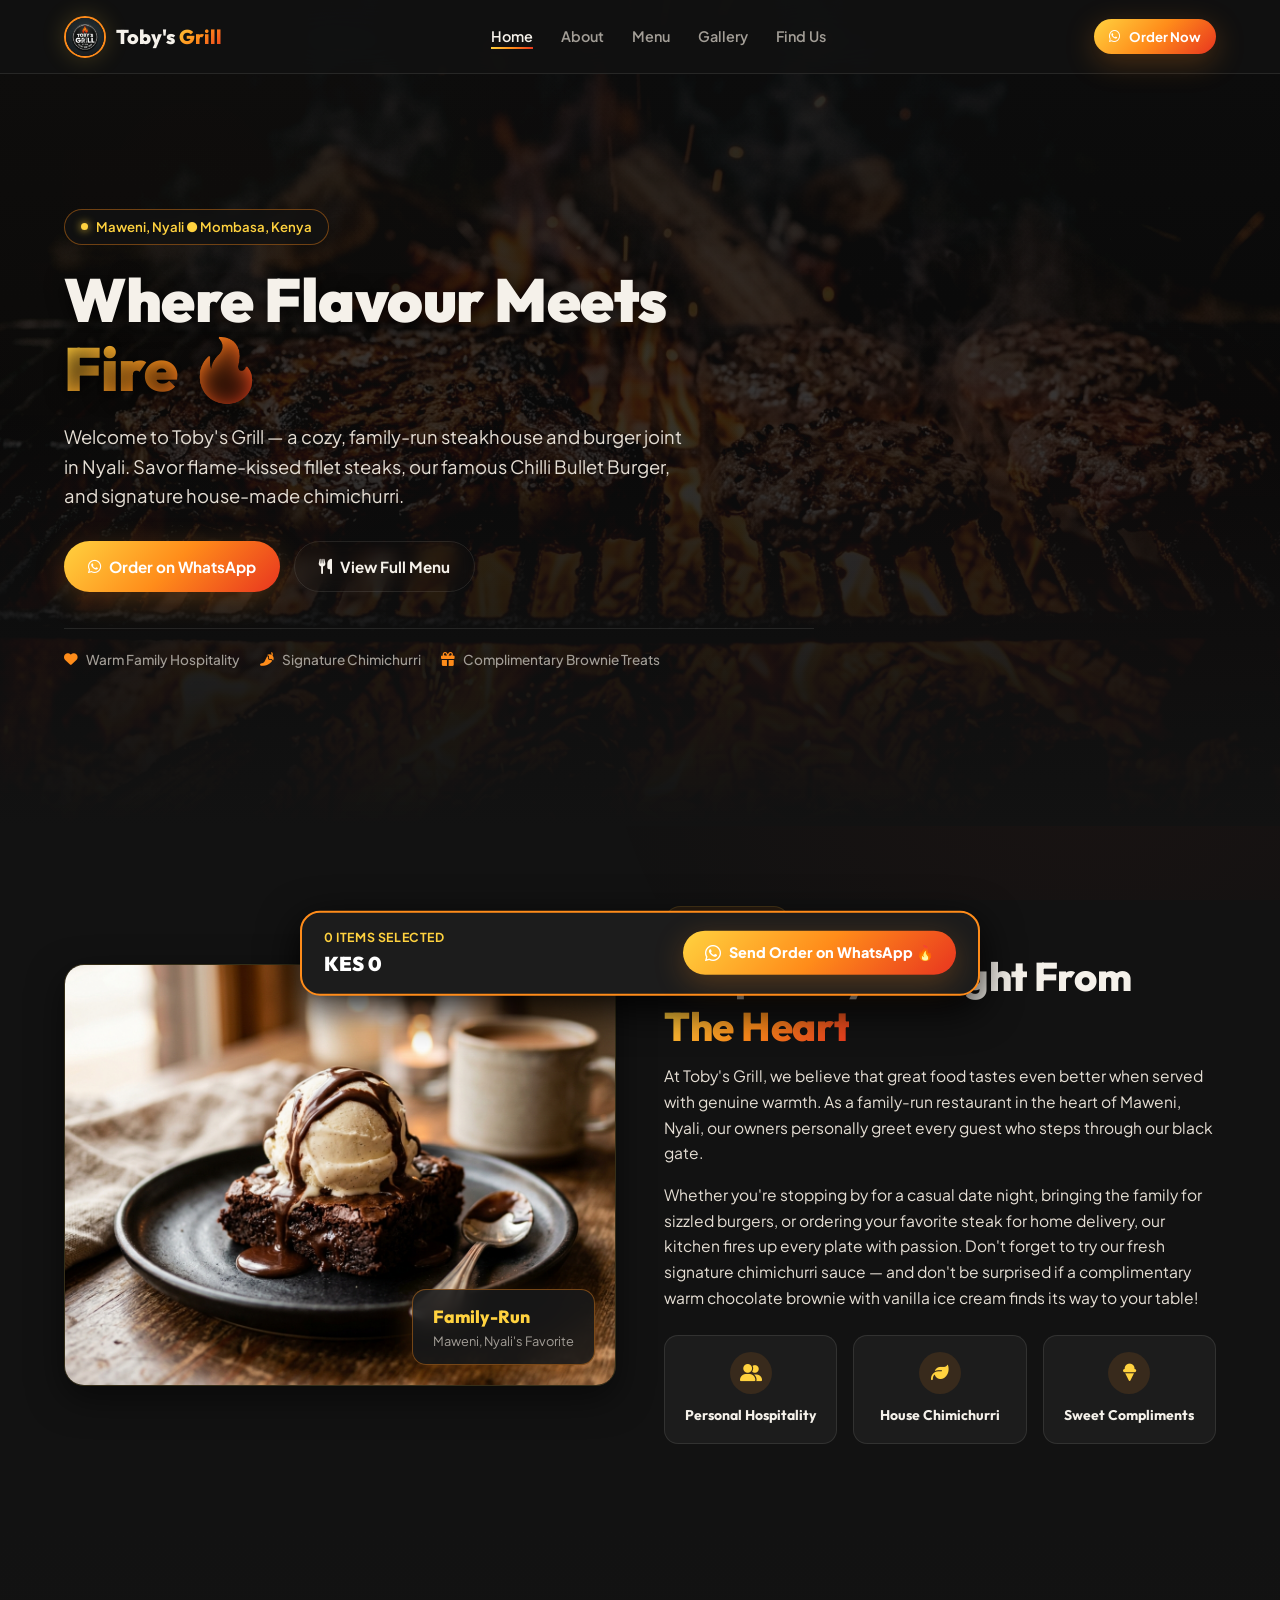
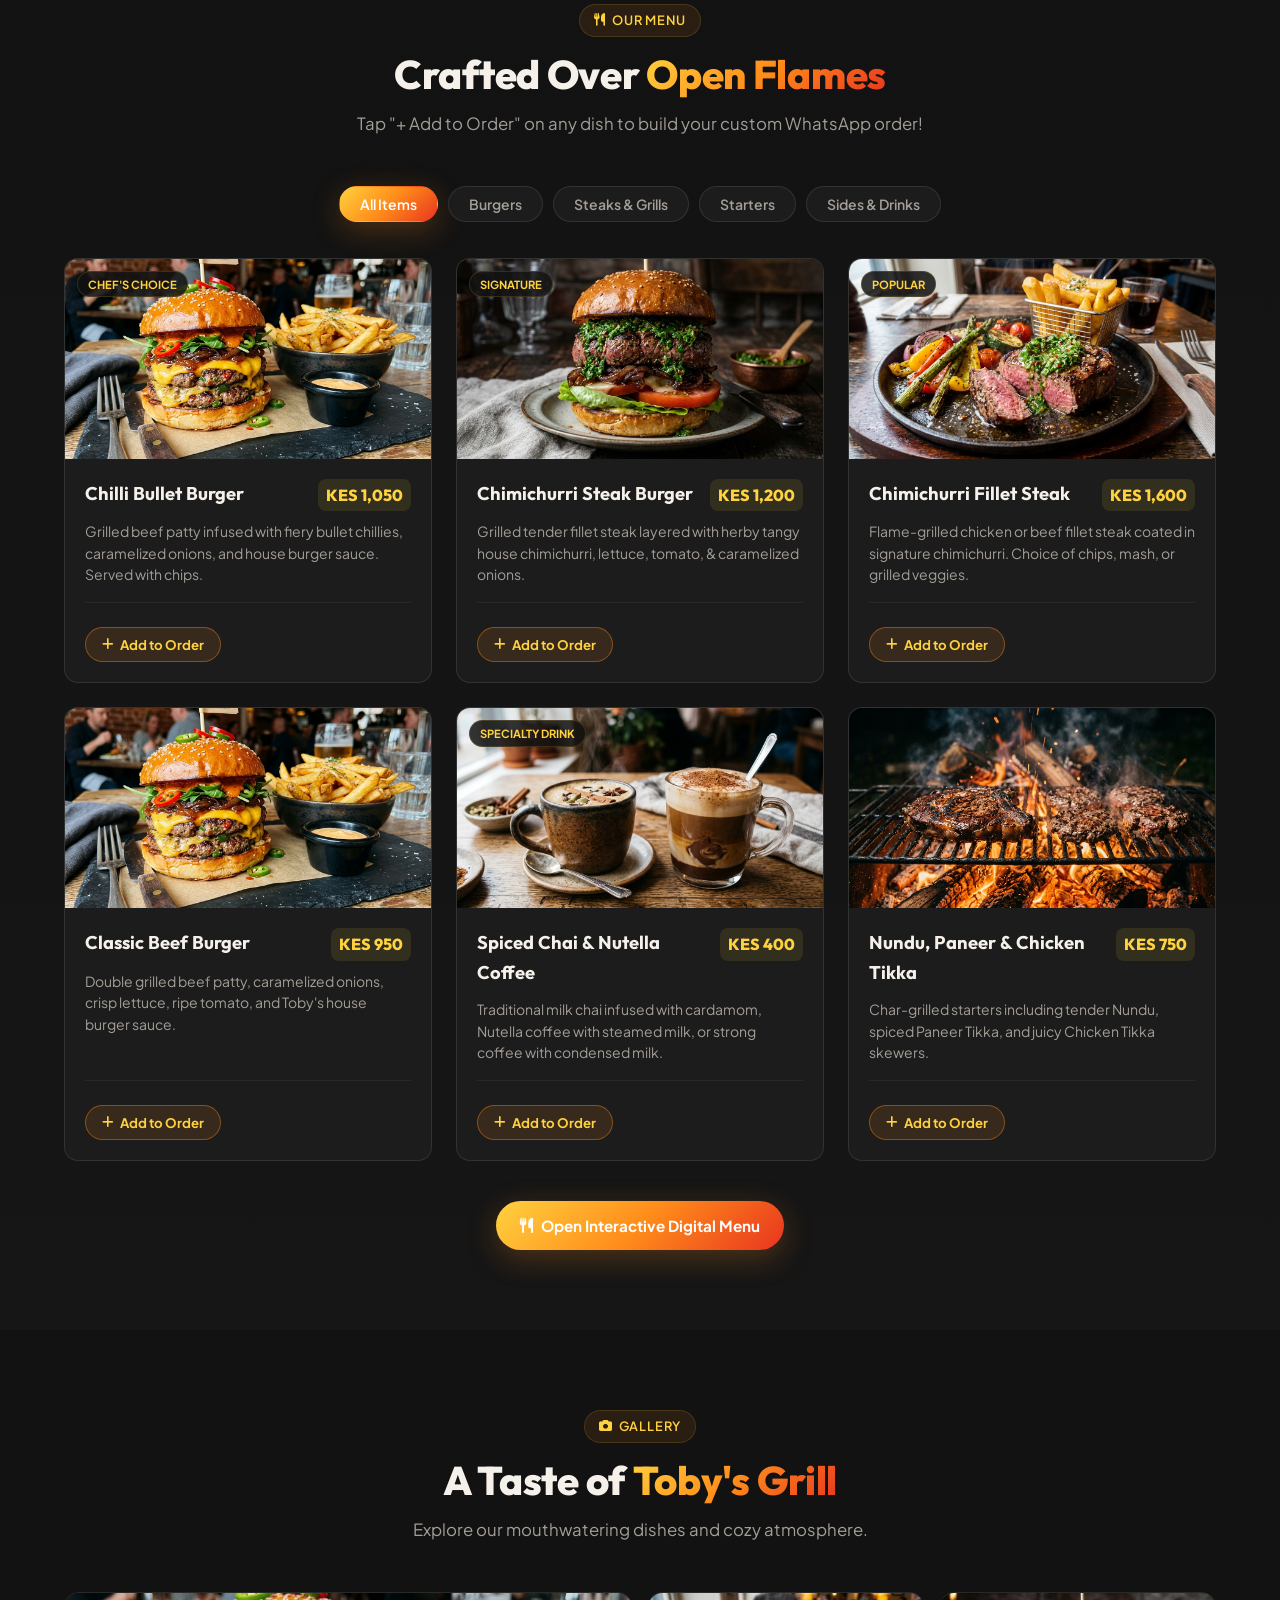
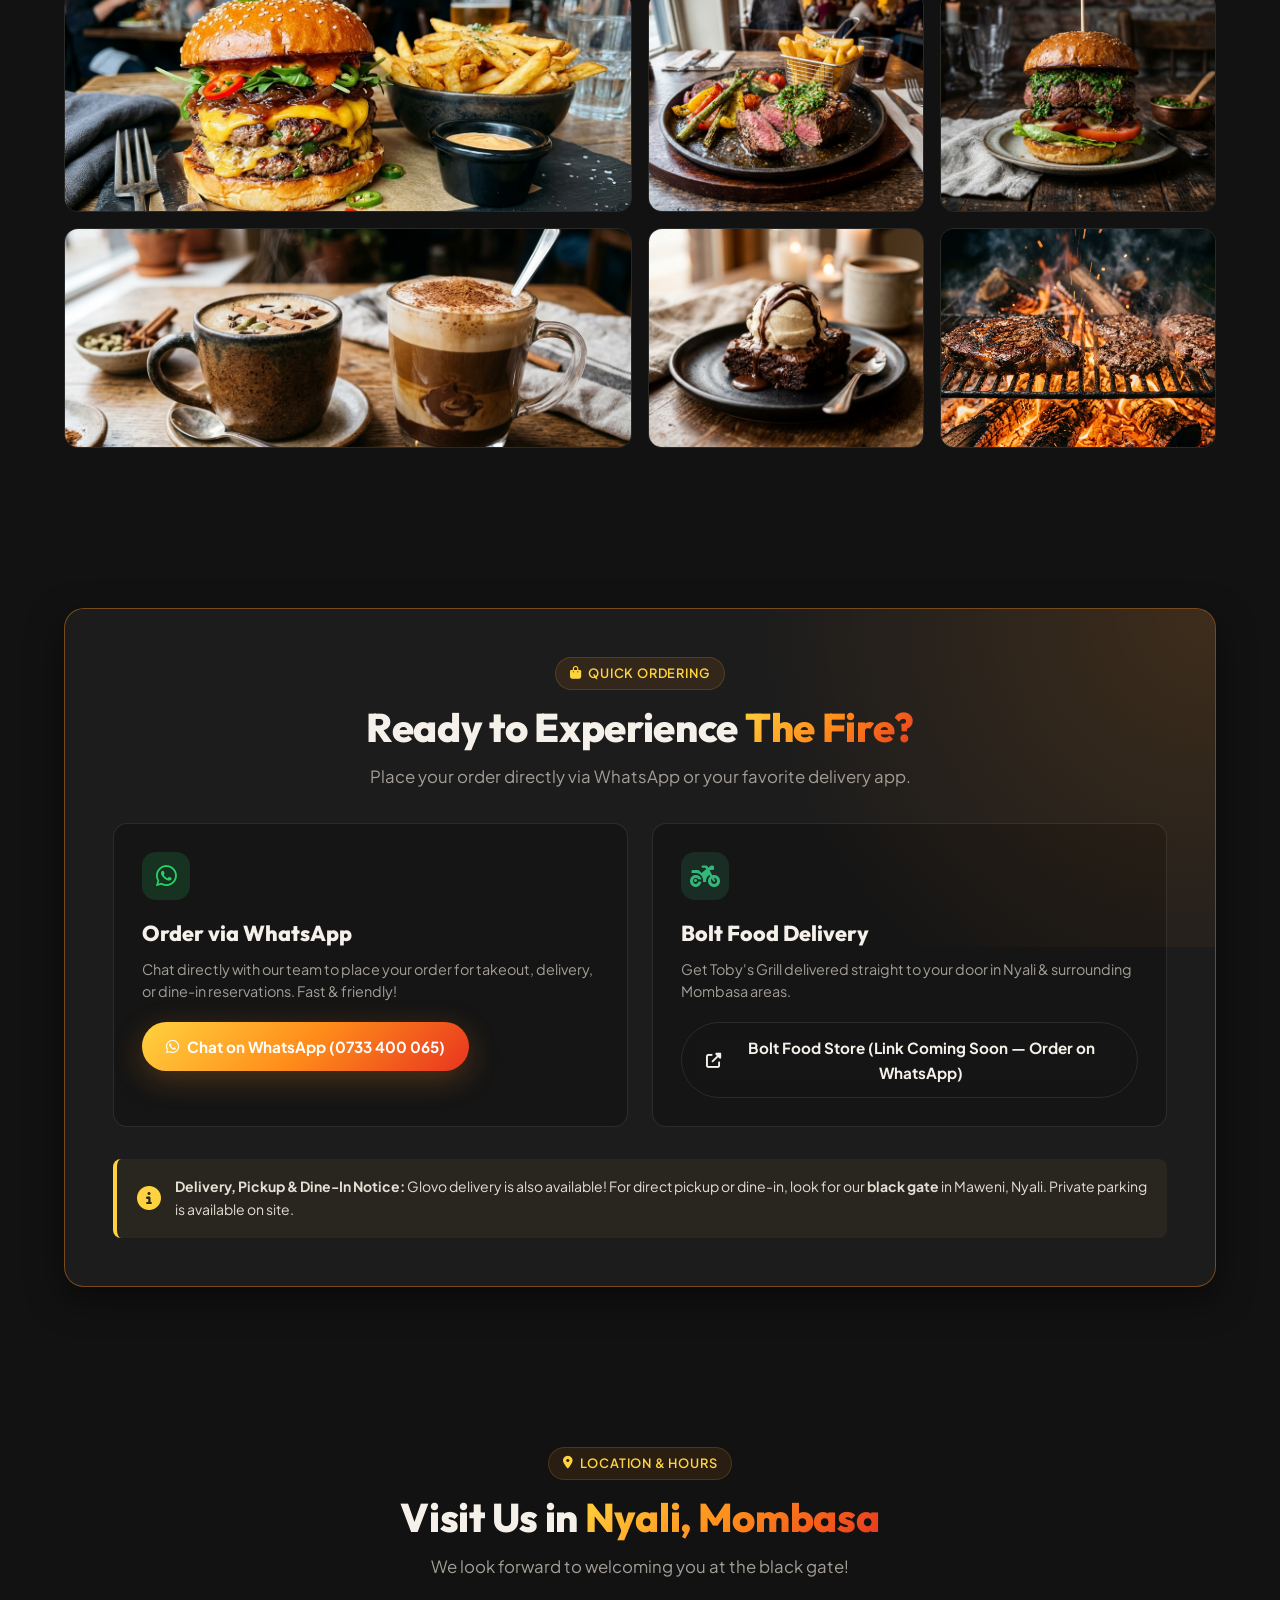
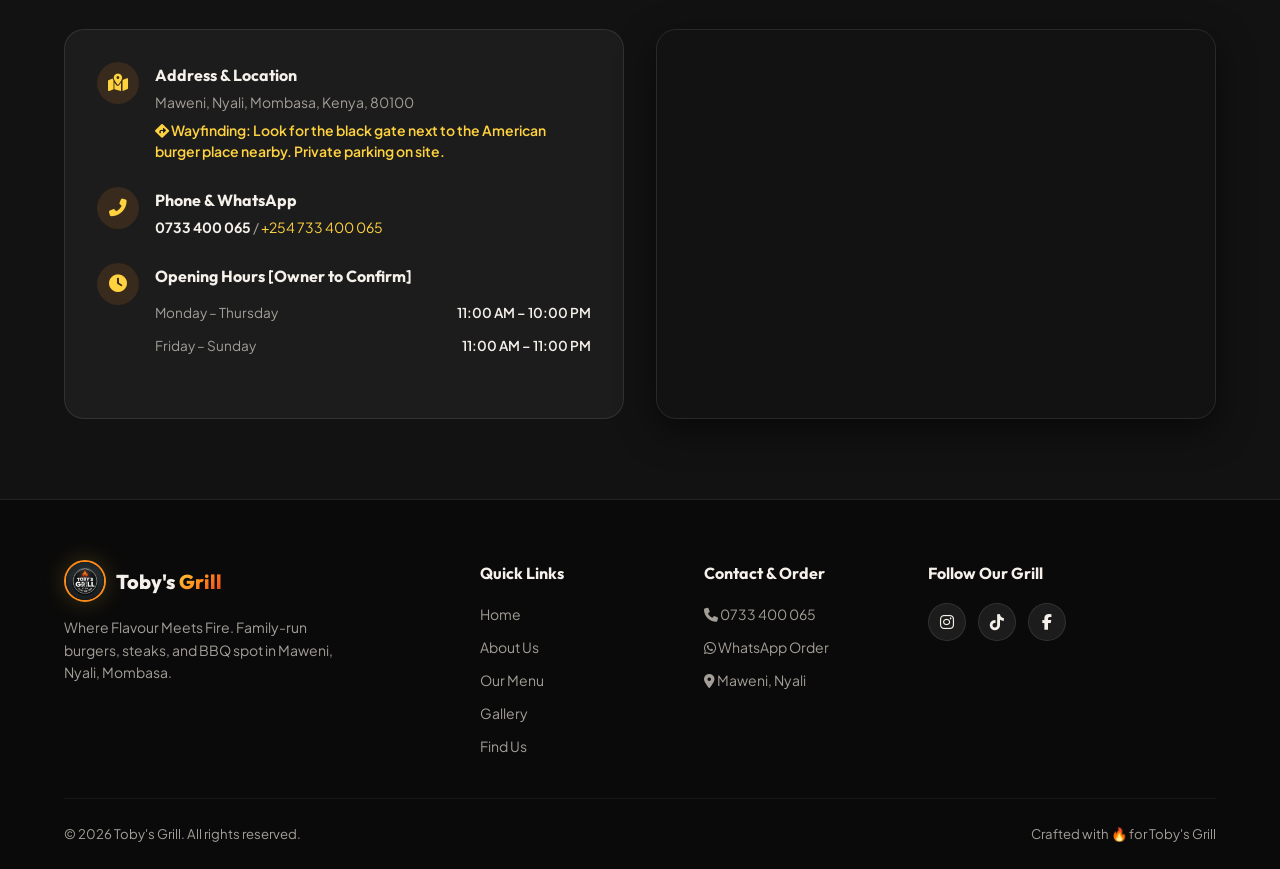
==== commit 3d5f077c: "Add interactive multi-item selection and floating WhatsApp order cart bar" ====
--- a/index.html
+++ b/index.html
@@ -25,6 +25,146 @@
   
   <!-- Main Stylesheet -->
   <link rel="stylesheet" href="css/styles.css">
+
+  <style>
+    /* Interactive Order Action Styling */
+    .menu-item-cart-actions {
+      display: flex;
+      align-items: center;
+      justify-content: space-between;
+      width: 100%;
+      margin-top: 10px;
+    }
+
+    .add-to-cart-btn {
+      background: rgba(255, 140, 26, 0.12);
+      color: var(--flame-yellow);
+      border: 1px solid var(--border-flame);
+      padding: 8px 16px;
+      border-radius: var(--radius-pill);
+      font-size: 0.825rem;
+      font-weight: 700;
+      cursor: pointer;
+      display: inline-flex;
+      align-items: center;
+      gap: 6px;
+      transition: all var(--transition-fast);
+    }
+
+    .add-to-cart-btn:hover {
+      background: var(--flame-gradient);
+      color: #ffffff;
+      border-color: transparent;
+    }
+
+    .card-qty-controls {
+      display: none;
+      align-items: center;
+      gap: 8px;
+      background: rgba(255, 140, 26, 0.15);
+      border: 1px solid var(--flame-orange);
+      border-radius: var(--radius-pill);
+      padding: 4px 10px;
+    }
+
+    .card-qty-btn {
+      background: none;
+      border: none;
+      color: var(--flame-yellow);
+      font-size: 1rem;
+      font-weight: 800;
+      cursor: pointer;
+      width: 26px;
+      height: 26px;
+      display: flex;
+      align-items: center;
+      justify-content: center;
+      border-radius: 50%;
+    }
+
+    .card-qty-btn:hover {
+      background: rgba(255, 255, 255, 0.2);
+    }
+
+    .card-qty-count {
+      font-size: 0.9rem;
+      font-weight: 800;
+      color: #ffffff;
+      min-width: 18px;
+      text-align: center;
+    }
+
+    /* Floating WhatsApp Cart Bar */
+    .main-floating-cart {
+      position: fixed;
+      bottom: 24px;
+      left: 50%;
+      transform: translateX(-50%) translateY(140%);
+      width: 90%;
+      max-width: 680px;
+      background: #1c1c1c;
+      border: 2px solid var(--flame-orange);
+      border-radius: var(--radius-lg);
+      padding: 14px 22px;
+      box-shadow: 0 12px 40px rgba(0, 0, 0, 0.95);
+      display: flex;
+      align-items: center;
+      justify-content: space-between;
+      gap: 16px;
+      z-index: 1500;
+      transition: transform 0.35s cubic-bezier(0.175, 0.885, 0.32, 1.275);
+    }
+
+    .main-floating-cart.active {
+      transform: translateX(-50%) translateY(0);
+    }
+
+    .cart-summary {
+      display: flex;
+      flex-direction: column;
+    }
+
+    .cart-count-badge {
+      font-size: 0.775rem;
+      color: var(--flame-yellow);
+      font-weight: 700;
+      text-transform: uppercase;
+      letter-spacing: 0.6px;
+    }
+
+    .cart-total-price {
+      font-family: var(--font-heading);
+      font-size: 1.25rem;
+      font-weight: 900;
+      color: #ffffff;
+    }
+
+    .btn-send-whatsapp-cart {
+      background: var(--flame-gradient);
+      color: #ffffff;
+      padding: 10px 22px;
+      border-radius: var(--radius-pill);
+      font-weight: 800;
+      font-size: 0.9rem;
+      border: none;
+      cursor: pointer;
+      display: inline-flex;
+      align-items: center;
+      gap: 8px;
+      text-decoration: none;
+      box-shadow: var(--shadow-flame);
+    }
+
+    .btn-send-whatsapp-cart:hover {
+      transform: scale(1.03);
+    }
+
+    @media (max-width: 768px) {
+      .main-floating-cart { width: 94%; padding: 12px 16px; bottom: 16px; }
+      .cart-total-price { font-size: 1.05rem; }
+      .btn-send-whatsapp-cart { font-size: 0.825rem; padding: 9px 16px; }
+    }
+  </style>
 </head>
 <body>
 
@@ -166,7 +306,7 @@
       <div class="section-header">
         <div class="section-tag"><i class="fas fa-utensils"></i> Our Menu</div>
         <h2 class="section-title">Crafted Over <span class="text-gradient">Open Flames</span></h2>
-        <p class="section-subtitle">A curated selection of our guest-favorite burgers, steaks, grills, and spiced drinks.</p>
+        <p class="section-subtitle">Tap "+ Add to Order" on any dish to build your custom WhatsApp order!</p>
       </div>
 
       <!-- Menu Category Filters -->
@@ -182,7 +322,7 @@
       <div class="menu-grid">
         
         <!-- Chilli Bullet Burger -->
-        <div class="menu-card" data-category="burgers">
+        <div class="menu-card" data-category="burgers" data-id="chilli-bullet-main" data-name="Chilli Bullet Burger" data-price="1050">
           <div class="menu-card-img-wrapper">
             <img src="assets/images/chilli_bullet_burger.jpg" alt="Chilli Bullet Burger" class="menu-card-img">
             <span class="menu-card-tag">Chef's Choice</span>
@@ -196,16 +336,22 @@
               Grilled beef patty infused with fiery bullet chillies, caramelized onions, and house burger sauce. Served with chips.
             </p>
             <div class="menu-card-footer">
-              <a href="https://wa.me/254733400065?text=Hi%20Toby's%20Grill,%20I'd%20like%20to%20order%20the%20Chilli%20Bullet%20Burger%20%F0%9F%94%A5" 
-                 target="_blank" class="order-link-btn">
-                <i class="fab fa-whatsapp"></i> Order This
-              </a>
+              <div class="menu-item-cart-actions">
+                <button class="add-to-cart-btn" onclick="addCardToCart(this)">
+                  <i class="fas fa-plus"></i> Add to Order
+                </button>
+                <div class="card-qty-controls">
+                  <button class="card-qty-btn" onclick="changeCardQty(this, -1)">-</button>
+                  <span class="card-qty-count">1</span>
+                  <button class="card-qty-btn" onclick="changeCardQty(this, 1)">+</button>
+                </div>
+              </div>
             </div>
           </div>
         </div>
 
         <!-- Chimichurri Steak Burger -->
-        <div class="menu-card" data-category="burgers">
+        <div class="menu-card" data-category="burgers" data-id="chimichurri-steak-burger-main" data-name="Chimichurri Steak Burger" data-price="1200">
           <div class="menu-card-img-wrapper">
             <img src="assets/images/chimichurri_steak_burger.jpg" alt="Chimichurri Steak Burger" class="menu-card-img">
             <span class="menu-card-tag">Signature</span>
@@ -219,16 +365,22 @@
               Grilled tender fillet steak layered with herby tangy house chimichurri, lettuce, tomato, & caramelized onions.
             </p>
             <div class="menu-card-footer">
-              <a href="https://wa.me/254733400065?text=Hi%20Toby's%20Grill,%20I'd%20like%20to%20order%20the%20Chimichurri%20Steak%20Burger%20%F0%9F%94%A5" 
-                 target="_blank" class="order-link-btn">
-                <i class="fab fa-whatsapp"></i> Order This
-              </a>
+              <div class="menu-item-cart-actions">
+                <button class="add-to-cart-btn" onclick="addCardToCart(this)">
+                  <i class="fas fa-plus"></i> Add to Order
+                </button>
+                <div class="card-qty-controls">
+                  <button class="card-qty-btn" onclick="changeCardQty(this, -1)">-</button>
+                  <span class="card-qty-count">1</span>
+                  <button class="card-qty-btn" onclick="changeCardQty(this, 1)">+</button>
+                </div>
+              </div>
             </div>
           </div>
         </div>
 
         <!-- Chimichurri Fillet Steak -->
-        <div class="menu-card" data-category="steaks">
+        <div class="menu-card" data-category="steaks" data-id="chimichurri-fillet-steak-main" data-name="Chimichurri Fillet Steak" data-price="1600">
           <div class="menu-card-img-wrapper">
             <img src="assets/images/chimichurri_fillet_steak.jpg" alt="Chimichurri Fillet Steak" class="menu-card-img">
             <span class="menu-card-tag">Popular</span>
@@ -242,16 +394,22 @@
               Flame-grilled chicken or beef fillet steak coated in signature chimichurri. Choice of chips, mash, or grilled veggies.
             </p>
             <div class="menu-card-footer">
-              <a href="https://wa.me/254733400065?text=Hi%20Toby's%20Grill,%20I'd%20like%20to%20order%20the%20Chimichurri%20Fillet%20Steak%20%F0%9F%94%A5" 
-                 target="_blank" class="order-link-btn">
-                <i class="fab fa-whatsapp"></i> Order This
-              </a>
+              <div class="menu-item-cart-actions">
+                <button class="add-to-cart-btn" onclick="addCardToCart(this)">
+                  <i class="fas fa-plus"></i> Add to Order
+                </button>
+                <div class="card-qty-controls">
+                  <button class="card-qty-btn" onclick="changeCardQty(this, -1)">-</button>
+                  <span class="card-qty-count">1</span>
+                  <button class="card-qty-btn" onclick="changeCardQty(this, 1)">+</button>
+                </div>
+              </div>
             </div>
           </div>
         </div>
 
         <!-- Classic Beef Burger -->
-        <div class="menu-card" data-category="burgers">
+        <div class="menu-card" data-category="burgers" data-id="classic-beef-main" data-name="Classic Beef Burger" data-price="950">
           <div class="menu-card-img-wrapper">
             <img src="assets/images/chilli_bullet_burger.jpg" alt="Classic Beef Burger" class="menu-card-img">
           </div>
@@ -264,16 +422,22 @@
               Double grilled beef patty, caramelized onions, crisp lettuce, ripe tomato, and Toby's house burger sauce.
             </p>
             <div class="menu-card-footer">
-              <a href="https://wa.me/254733400065?text=Hi%20Toby's%20Grill,%20I'd%20like%20to%20order%20the%20Classic%20Beef%20Burger%20%F0%9F%94%A5" 
-                 target="_blank" class="order-link-btn">
-                <i class="fab fa-whatsapp"></i> Order This
-              </a>
+              <div class="menu-item-cart-actions">
+                <button class="add-to-cart-btn" onclick="addCardToCart(this)">
+                  <i class="fas fa-plus"></i> Add to Order
+                </button>
+                <div class="card-qty-controls">
+                  <button class="card-qty-btn" onclick="changeCardQty(this, -1)">-</button>
+                  <span class="card-qty-count">1</span>
+                  <button class="card-qty-btn" onclick="changeCardQty(this, 1)">+</button>
+                </div>
+              </div>
             </div>
           </div>
         </div>
 
         <!-- Spiced Chai & Coffee -->
-        <div class="menu-card" data-category="sides-drinks">
+        <div class="menu-card" data-category="sides-drinks" data-id="nutella-coffee-main" data-name="Nutella Coffee / Spiced Chai" data-price="400">
           <div class="menu-card-img-wrapper">
             <img src="assets/images/spiced_chai_coffee.jpg" alt="Spiced Chai & Specialty Coffee" class="menu-card-img">
             <span class="menu-card-tag">Specialty Drink</span>
@@ -281,38 +445,50 @@
           <div class="menu-card-content">
             <div class="menu-card-header">
               <h3 class="menu-card-title">Spiced Chai & Nutella Coffee</h3>
-              <span class="menu-card-price">KES 250 - 400</span>
+              <span class="menu-card-price">KES 400</span>
             </div>
             <p class="menu-card-desc">
               Traditional milk chai infused with cardamom, Nutella coffee with steamed milk, or strong coffee with condensed milk.
             </p>
             <div class="menu-card-footer">
-              <a href="https://wa.me/254733400065?text=Hi%20Toby's%20Grill,%20I'd%20like%20to%20order%20Spiced%20Chai%20or%20Coffee%20%F0%9F%94%A5" 
-                 target="_blank" class="order-link-btn">
-                <i class="fab fa-whatsapp"></i> Order This
-              </a>
+              <div class="menu-item-cart-actions">
+                <button class="add-to-cart-btn" onclick="addCardToCart(this)">
+                  <i class="fas fa-plus"></i> Add to Order
+                </button>
+                <div class="card-qty-controls">
+                  <button class="card-qty-btn" onclick="changeCardQty(this, -1)">-</button>
+                  <span class="card-qty-count">1</span>
+                  <button class="card-qty-btn" onclick="changeCardQty(this, 1)">+</button>
+                </div>
+              </div>
             </div>
           </div>
         </div>
 
         <!-- Starters & Tikka -->
-        <div class="menu-card" data-category="starters">
+        <div class="menu-card" data-category="starters" data-id="paneer-tikka-main" data-name="Paneer & Chicken Tikka Starter" data-price="750">
           <div class="menu-card-img-wrapper">
             <img src="assets/images/hero_bg.jpg" alt="Nundu & Chicken Tikka Starters" class="menu-card-img">
           </div>
           <div class="menu-card-content">
             <div class="menu-card-header">
               <h3 class="menu-card-title">Nundu, Paneer & Chicken Tikka</h3>
-              <span class="menu-card-price">KES 700 - 800</span>
+              <span class="menu-card-price">KES 750</span>
             </div>
             <p class="menu-card-desc">
               Char-grilled starters including tender Nundu, spiced Paneer Tikka, and juicy Chicken Tikka skewers.
             </p>
             <div class="menu-card-footer">
-              <a href="https://wa.me/254733400065?text=Hi%20Toby's%20Grill,%20I'd%20like%20to%20order%20Starters%20(Nundu%2FPaneer%2FChicken%20Tikka)%20%F0%9F%94%A5" 
-                 target="_blank" class="order-link-btn">
-                <i class="fab fa-whatsapp"></i> Order This
-              </a>
+              <div class="menu-item-cart-actions">
+                <button class="add-to-cart-btn" onclick="addCardToCart(this)">
+                  <i class="fas fa-plus"></i> Add to Order
+                </button>
+                <div class="card-qty-controls">
+                  <button class="card-qty-btn" onclick="changeCardQty(this, -1)">-</button>
+                  <span class="card-qty-count">1</span>
+                  <button class="card-qty-btn" onclick="changeCardQty(this, 1)">+</button>
+                </div>
+              </div>
             </div>
           </div>
         </div>
@@ -321,9 +497,9 @@
 
       <!-- Menu Modal Trigger Button -->
       <div class="menu-cta-banner">
-        <button class="btn btn-flame" id="view-full-menu-btn">
-          <i class="fas fa-file-pdf"></i> View / Download Full Menu
-        </button>
+        <a href="assets/menu/menu.html" target="_blank" class="btn btn-flame">
+          <i class="fas fa-utensils"></i> Open Interactive Digital Menu
+        </a>
       </div>
     </div>
   </section>
@@ -569,6 +745,18 @@
     </div>
   </footer>
 
+  <!-- Floating WhatsApp Order Cart Bar -->
+  <div class="main-floating-cart" id="main-floating-cart">
+    <div class="cart-summary">
+      <span class="cart-count-badge" id="main-cart-count">0 ITEMS SELECTED</span>
+      <span class="cart-total-price" id="main-cart-price">KES 0</span>
+    </div>
+
+    <a href="#" class="btn-send-whatsapp-cart" id="main-whatsapp-order-link" onclick="sendMainOrderToWhatsApp(event)">
+      <i class="fab fa-whatsapp" style="font-size: 1.15rem;"></i> Send Order on WhatsApp 🔥
+    </a>
+  </div>
+
   <!-- Lightbox Modal -->
   <div class="modal-overlay" id="lightbox-modal">
     <div style="position: relative; max-width: 900px; text-align: center;">
@@ -580,5 +768,100 @@
 
   <!-- Main JavaScript -->
   <script src="js/main.js"></script>
+
+  <script>
+    // Global Cart State for Main Page
+    const mainCart = {};
+
+    function addCardToCart(btnElement) {
+      const card = btnElement.closest('.menu-card');
+      const id = card.getAttribute('data-id');
+      const name = card.getAttribute('data-name');
+      const price = parseInt(card.getAttribute('data-price'));
+
+      if (!mainCart[id]) {
+        mainCart[id] = { name, price, qty: 1 };
+      }
+
+      updateCardUI(card, 1);
+      updateMainFloatingCart();
+    }
+
+    function changeCardQty(btnElement, delta) {
+      const card = btnElement.closest('.menu-card');
+      const id = card.getAttribute('data-id');
+
+      if (mainCart[id]) {
+        mainCart[id].qty += delta;
+
+        if (mainCart[id].qty <= 0) {
+          delete mainCart[id];
+          updateCardUI(card, 0);
+        } else {
+          updateCardUI(card, mainCart[id].qty);
+        }
+      }
+
+      updateMainFloatingCart();
+    }
+
+    function updateCardUI(card, qty) {
+      const addBtn = card.querySelector('.add-to-cart-btn');
+      const qtyControls = card.querySelector('.card-qty-controls');
+      const qtyCount = card.querySelector('.card-qty-count');
+
+      if (qty > 0) {
+        addBtn.style.display = 'none';
+        qtyControls.style.display = 'flex';
+        qtyCount.textContent = qty;
+      } else {
+        addBtn.style.display = 'inline-flex';
+        qtyControls.style.display = 'none';
+      }
+    }
+
+    function updateMainFloatingCart() {
+      const cartBar = document.getElementById('main-floating-cart');
+      const countBadge = document.getElementById('main-cart-count');
+      const priceBadge = document.getElementById('main-cart-price');
+
+      let totalItems = 0;
+      let totalPrice = 0;
+
+      Object.values(mainCart).forEach(item => {
+        totalItems += item.qty;
+        totalPrice += item.price * item.qty;
+      });
+
+      if (totalItems > 0) {
+        countBadge.textContent = `${totalItems} ${totalItems === 1 ? 'ITEM' : 'ITEMS'} SELECTED`;
+        priceBadge.textContent = `KES ${totalPrice.toLocaleString()}`;
+        cartBar.classList.add('active');
+      } else {
+        cartBar.classList.remove('active');
+      }
+    }
+
+    function sendMainOrderToWhatsApp(e) {
+      e.preventDefault();
+
+      let orderText = "Hi Toby's Grill! 🔥 I'd like to place an order:\n\n";
+      let totalPrice = 0;
+
+      Object.values(mainCart).forEach(item => {
+        const itemTotal = item.price * item.qty;
+        totalPrice += itemTotal;
+        orderText += `• ${item.qty}x ${item.name} (KES ${itemTotal.toLocaleString()})\n`;
+      });
+
+      orderText += `\nTotal: KES ${totalPrice.toLocaleString()}\n\n`;
+      orderText += `Delivery / Pickup Details:\n[Please enter your Name & Location / Table No.]`;
+
+      const encodedText = encodeURIComponent(orderText);
+      const whatsappURL = `https://wa.me/254733400065?text=${encodedText}`;
+
+      window.open(whatsappURL, '_blank');
+    }
+  </script>
 </body>
 </html>
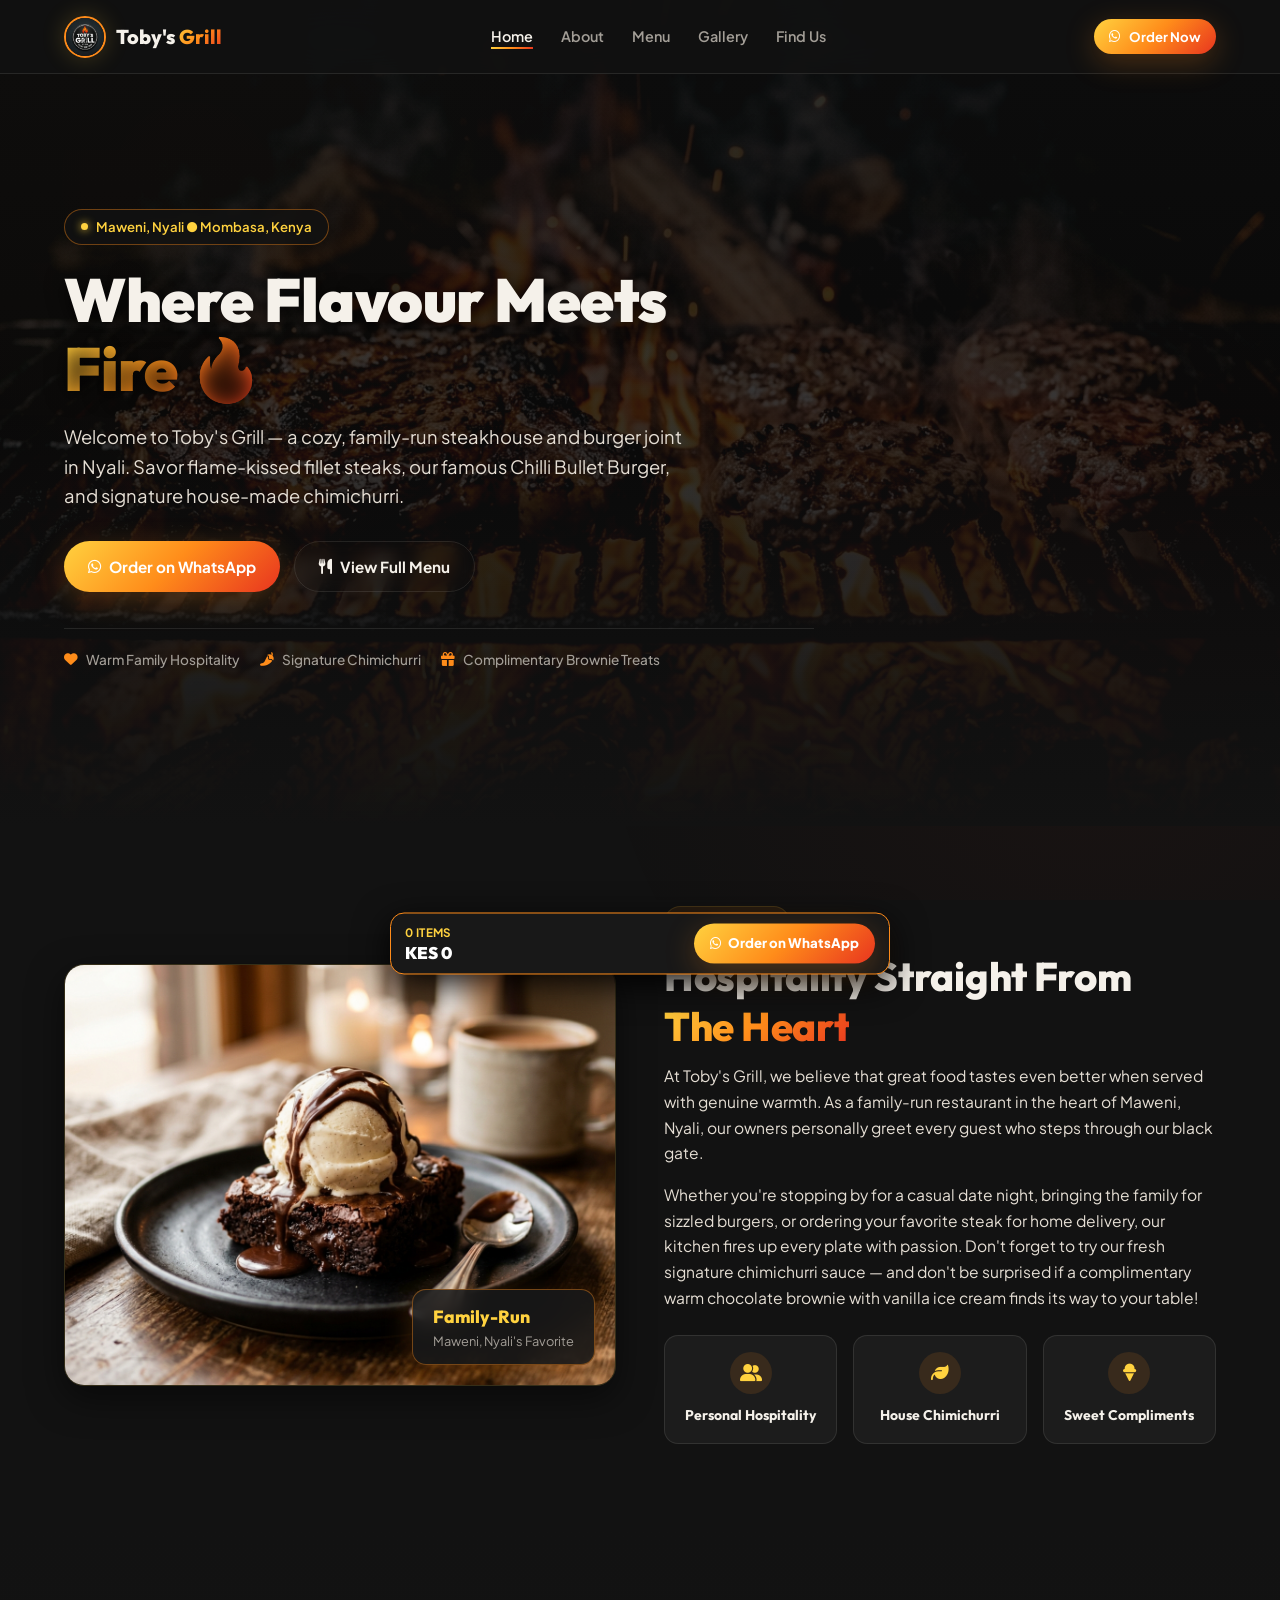
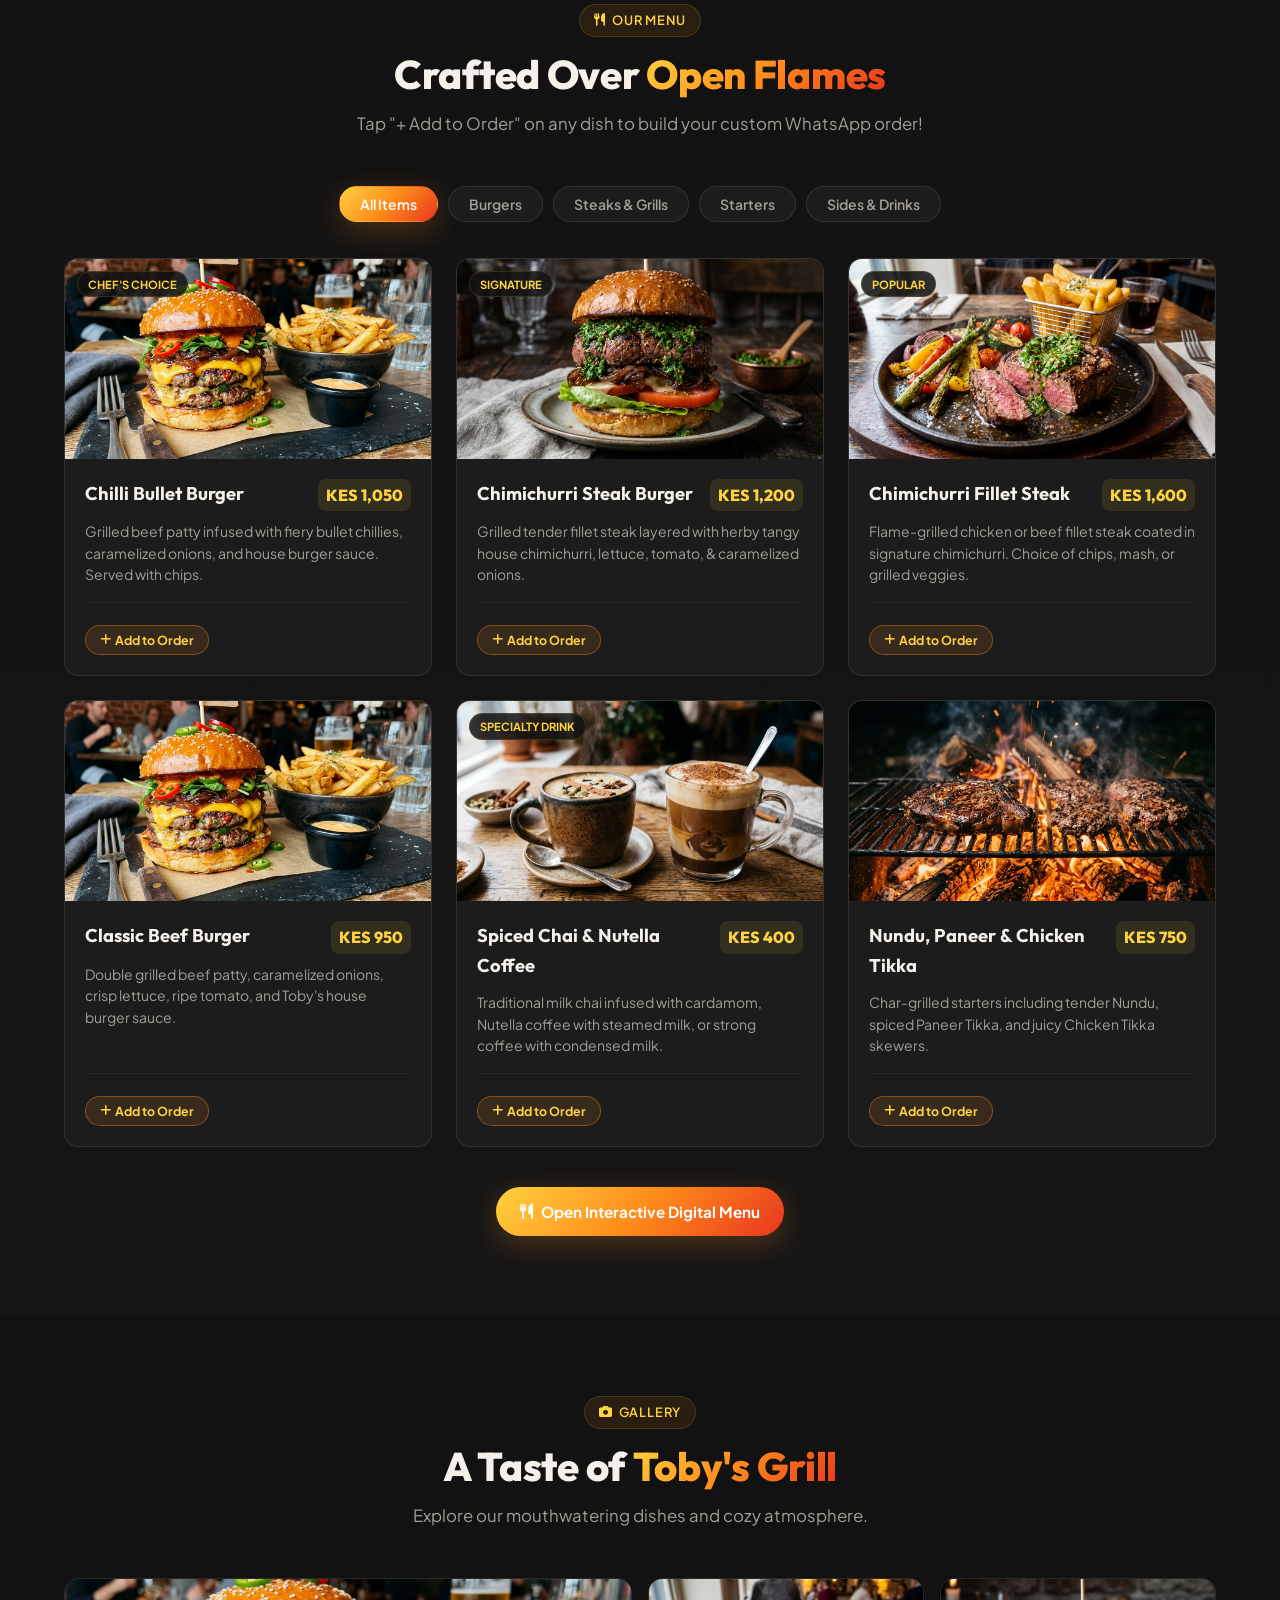
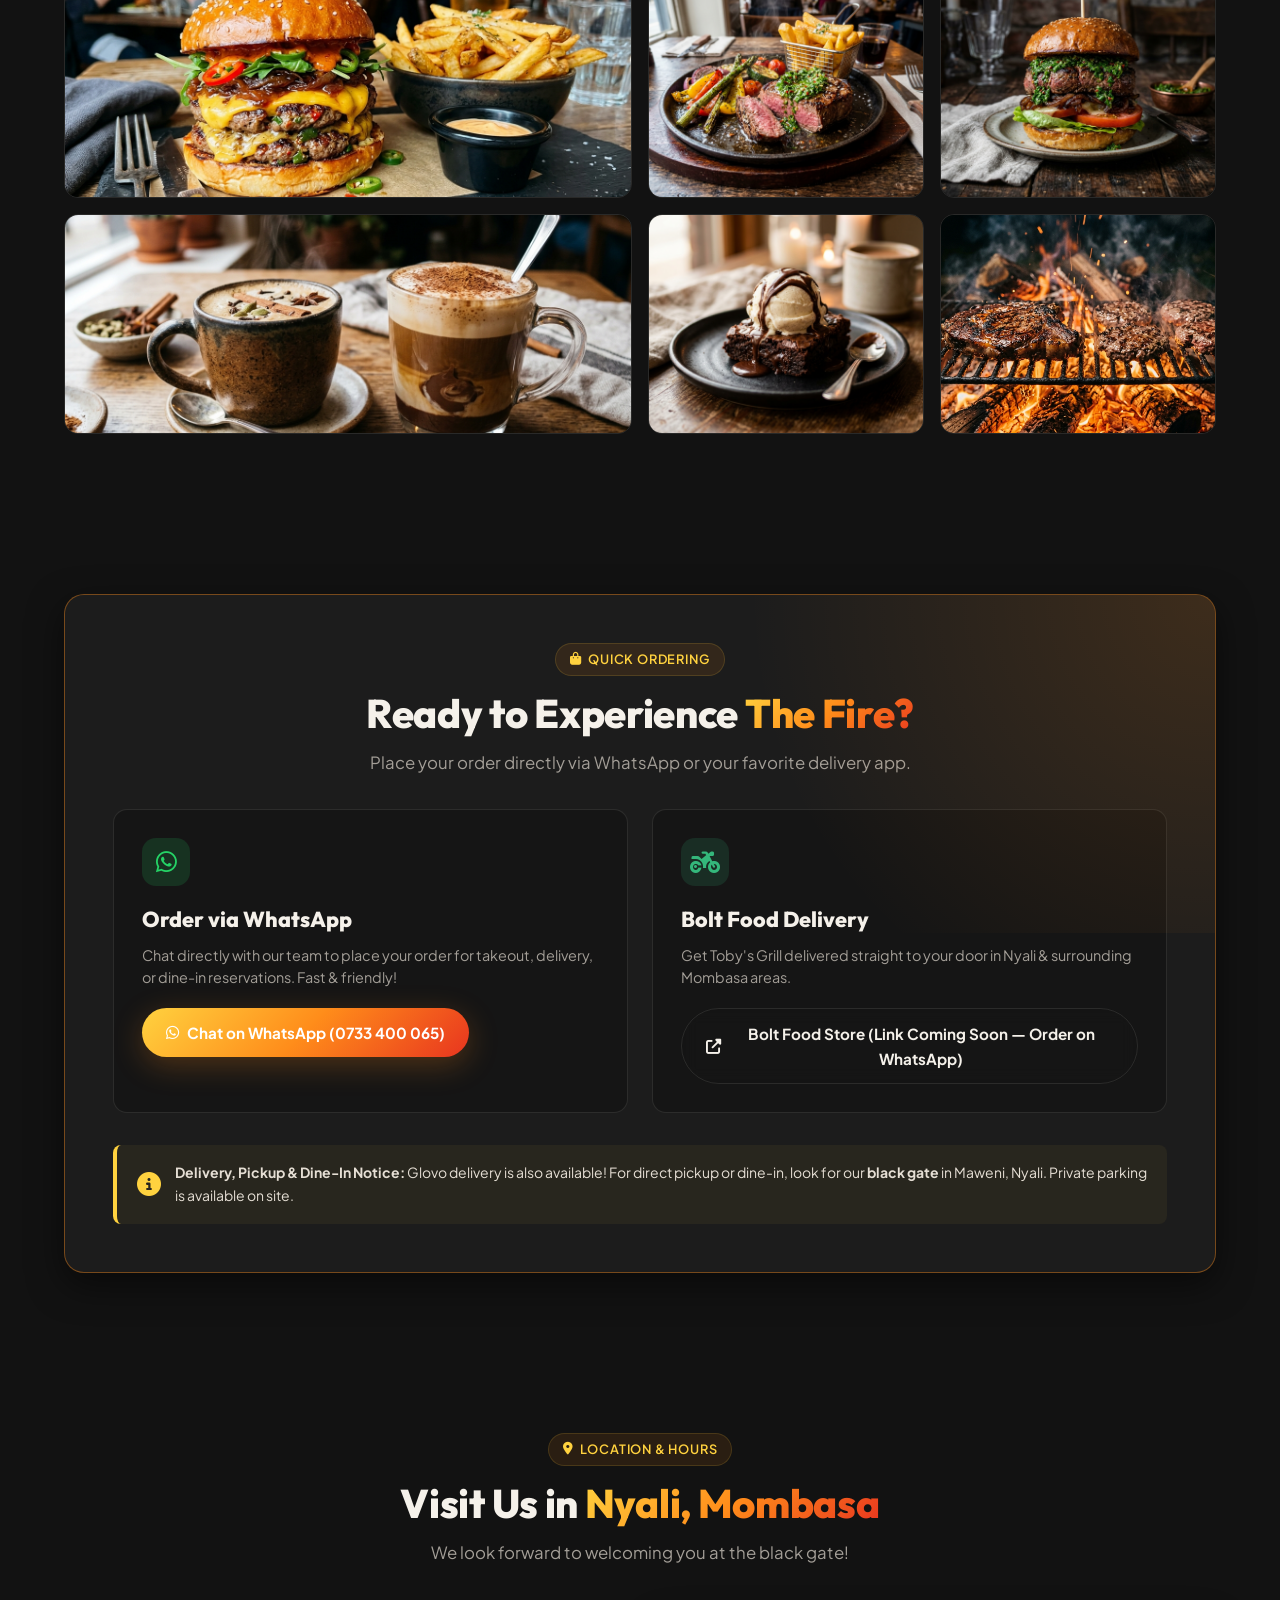
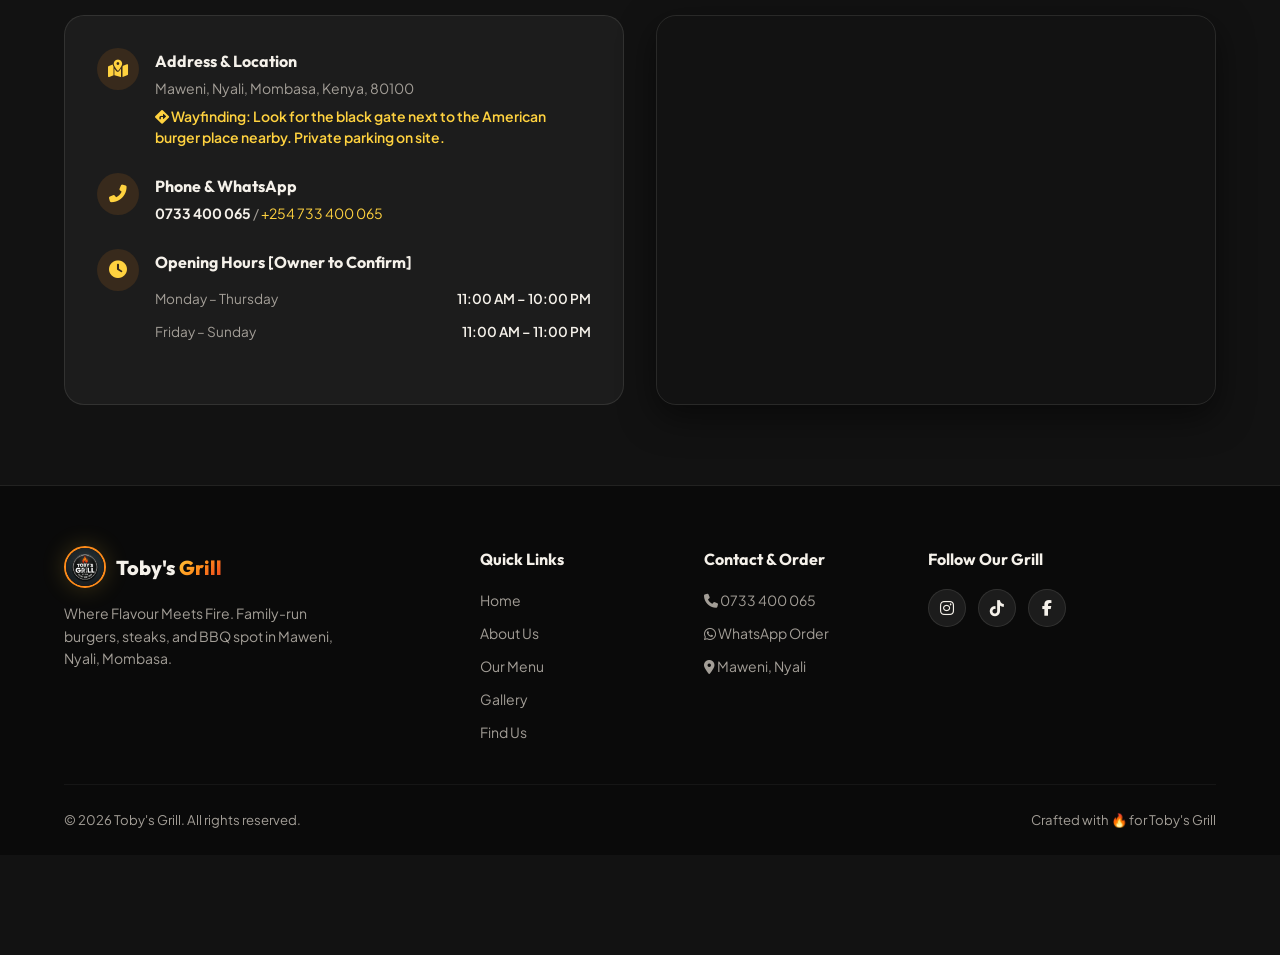
==== commit 3296cf7d: "Fix mobile floating cart button wrapping, icon alignment, and bottom padding overlay" ====
--- a/index.html
+++ b/index.html
@@ -2,7 +2,7 @@
 <html lang="en">
 <head>
   <meta charset="UTF-8">
-  <meta name="viewport" content="width=device-width, initial-scale=1.0">
+  <meta name="viewport" content="width=device-width, initial-scale=1.0, maximum-scale=1.0, user-scalable=no">
   <title>Toby's Grill | Burgers, Steaks & BBQ in Nyali, Mombasa</title>
   
   <!-- SEO & Social Meta Tags -->
@@ -27,27 +27,32 @@
   <link rel="stylesheet" href="css/styles.css">
 
   <style>
+    body {
+      padding-bottom: 100px;
+    }
+
     /* Interactive Order Action Styling */
     .menu-item-cart-actions {
       display: flex;
       align-items: center;
       justify-content: space-between;
       width: 100%;
-      margin-top: 10px;
+      margin-top: 8px;
     }
 
     .add-to-cart-btn {
       background: rgba(255, 140, 26, 0.12);
       color: var(--flame-yellow);
       border: 1px solid var(--border-flame);
-      padding: 8px 16px;
+      padding: 6px 14px;
       border-radius: var(--radius-pill);
-      font-size: 0.825rem;
+      font-size: 0.775rem;
       font-weight: 700;
       cursor: pointer;
       display: inline-flex;
       align-items: center;
-      gap: 6px;
+      gap: 4px;
+      white-space: nowrap;
       transition: all var(--transition-fast);
     }
 
@@ -60,22 +65,22 @@
     .card-qty-controls {
       display: none;
       align-items: center;
-      gap: 8px;
-      background: rgba(255, 140, 26, 0.15);
+      gap: 6px;
+      background: rgba(255, 140, 26, 0.18);
       border: 1px solid var(--flame-orange);
       border-radius: var(--radius-pill);
-      padding: 4px 10px;
+      padding: 3px 8px;
     }
 
     .card-qty-btn {
       background: none;
       border: none;
       color: var(--flame-yellow);
-      font-size: 1rem;
+      font-size: 0.9rem;
       font-weight: 800;
       cursor: pointer;
-      width: 26px;
-      height: 26px;
+      width: 24px;
+      height: 24px;
       display: flex;
       align-items: center;
       justify-content: center;
@@ -87,32 +92,32 @@
     }
 
     .card-qty-count {
-      font-size: 0.9rem;
+      font-size: 0.825rem;
       font-weight: 800;
       color: #ffffff;
-      min-width: 18px;
+      min-width: 16px;
       text-align: center;
     }
 
-    /* Floating WhatsApp Cart Bar */
+    /* Fully Mobile-Optimized Floating Cart Bar */
     .main-floating-cart {
       position: fixed;
-      bottom: 24px;
+      bottom: max(12px, env(safe-area-inset-bottom));
       left: 50%;
       transform: translateX(-50%) translateY(140%);
-      width: 90%;
-      max-width: 680px;
-      background: #1c1c1c;
-      border: 2px solid var(--flame-orange);
-      border-radius: var(--radius-lg);
-      padding: 14px 22px;
-      box-shadow: 0 12px 40px rgba(0, 0, 0, 0.95);
+      width: calc(100% - 20px);
+      max-width: 500px;
+      background: #181818;
+      border: 1.5px solid var(--flame-orange);
+      border-radius: 14px;
+      padding: 10px 14px;
+      box-shadow: 0 10px 35px rgba(0, 0, 0, 0.95);
       display: flex;
       align-items: center;
       justify-content: space-between;
-      gap: 16px;
+      gap: 10px;
       z-index: 1500;
-      transition: transform 0.35s cubic-bezier(0.175, 0.885, 0.32, 1.275);
+      transition: transform 0.3s cubic-bezier(0.175, 0.885, 0.32, 1.275);
     }
 
     .main-floating-cart.active {
@@ -122,47 +127,52 @@
     .cart-summary {
       display: flex;
       flex-direction: column;
+      min-width: 100px;
     }
 
     .cart-count-badge {
-      font-size: 0.775rem;
+      font-size: 0.725rem;
       color: var(--flame-yellow);
       font-weight: 700;
       text-transform: uppercase;
-      letter-spacing: 0.6px;
+      letter-spacing: 0.4px;
+      white-space: nowrap;
     }
 
     .cart-total-price {
       font-family: var(--font-heading);
-      font-size: 1.25rem;
+      font-size: 1.05rem;
       font-weight: 900;
       color: #ffffff;
+      line-height: 1.2;
     }
 
     .btn-send-whatsapp-cart {
       background: var(--flame-gradient);
       color: #ffffff;
-      padding: 10px 22px;
+      padding: 9px 16px;
       border-radius: var(--radius-pill);
       font-weight: 800;
-      font-size: 0.9rem;
+      font-size: 0.825rem;
       border: none;
       cursor: pointer;
       display: inline-flex;
       align-items: center;
-      gap: 8px;
+      gap: 6px;
       text-decoration: none;
+      white-space: nowrap;
+      flex-shrink: 0;
       box-shadow: var(--shadow-flame);
     }
 
     .btn-send-whatsapp-cart:hover {
-      transform: scale(1.03);
+      transform: scale(1.02);
     }
 
     @media (max-width: 768px) {
-      .main-floating-cart { width: 94%; padding: 12px 16px; bottom: 16px; }
-      .cart-total-price { font-size: 1.05rem; }
-      .btn-send-whatsapp-cart { font-size: 0.825rem; padding: 9px 16px; }
+      .main-floating-cart { width: calc(100% - 16px); padding: 8px 12px; }
+      .cart-total-price { font-size: 0.975rem; }
+      .btn-send-whatsapp-cart { font-size: 0.775rem; padding: 8px 12px; }
     }
   </style>
 </head>
@@ -748,12 +758,12 @@
   <!-- Floating WhatsApp Order Cart Bar -->
   <div class="main-floating-cart" id="main-floating-cart">
     <div class="cart-summary">
-      <span class="cart-count-badge" id="main-cart-count">0 ITEMS SELECTED</span>
+      <span class="cart-count-badge" id="main-cart-count">0 ITEMS</span>
       <span class="cart-total-price" id="main-cart-price">KES 0</span>
     </div>
 
     <a href="#" class="btn-send-whatsapp-cart" id="main-whatsapp-order-link" onclick="sendMainOrderToWhatsApp(event)">
-      <i class="fab fa-whatsapp" style="font-size: 1.15rem;"></i> Send Order on WhatsApp 🔥
+      <i class="fab fa-whatsapp"></i> Order on WhatsApp
     </a>
   </div>
 
@@ -834,7 +844,7 @@
       });
 
       if (totalItems > 0) {
-        countBadge.textContent = `${totalItems} ${totalItems === 1 ? 'ITEM' : 'ITEMS'} SELECTED`;
+        countBadge.textContent = `${totalItems} ${totalItems === 1 ? 'ITEM' : 'ITEMS'}`;
         priceBadge.textContent = `KES ${totalPrice.toLocaleString()}`;
         cartBar.classList.add('active');
       } else {
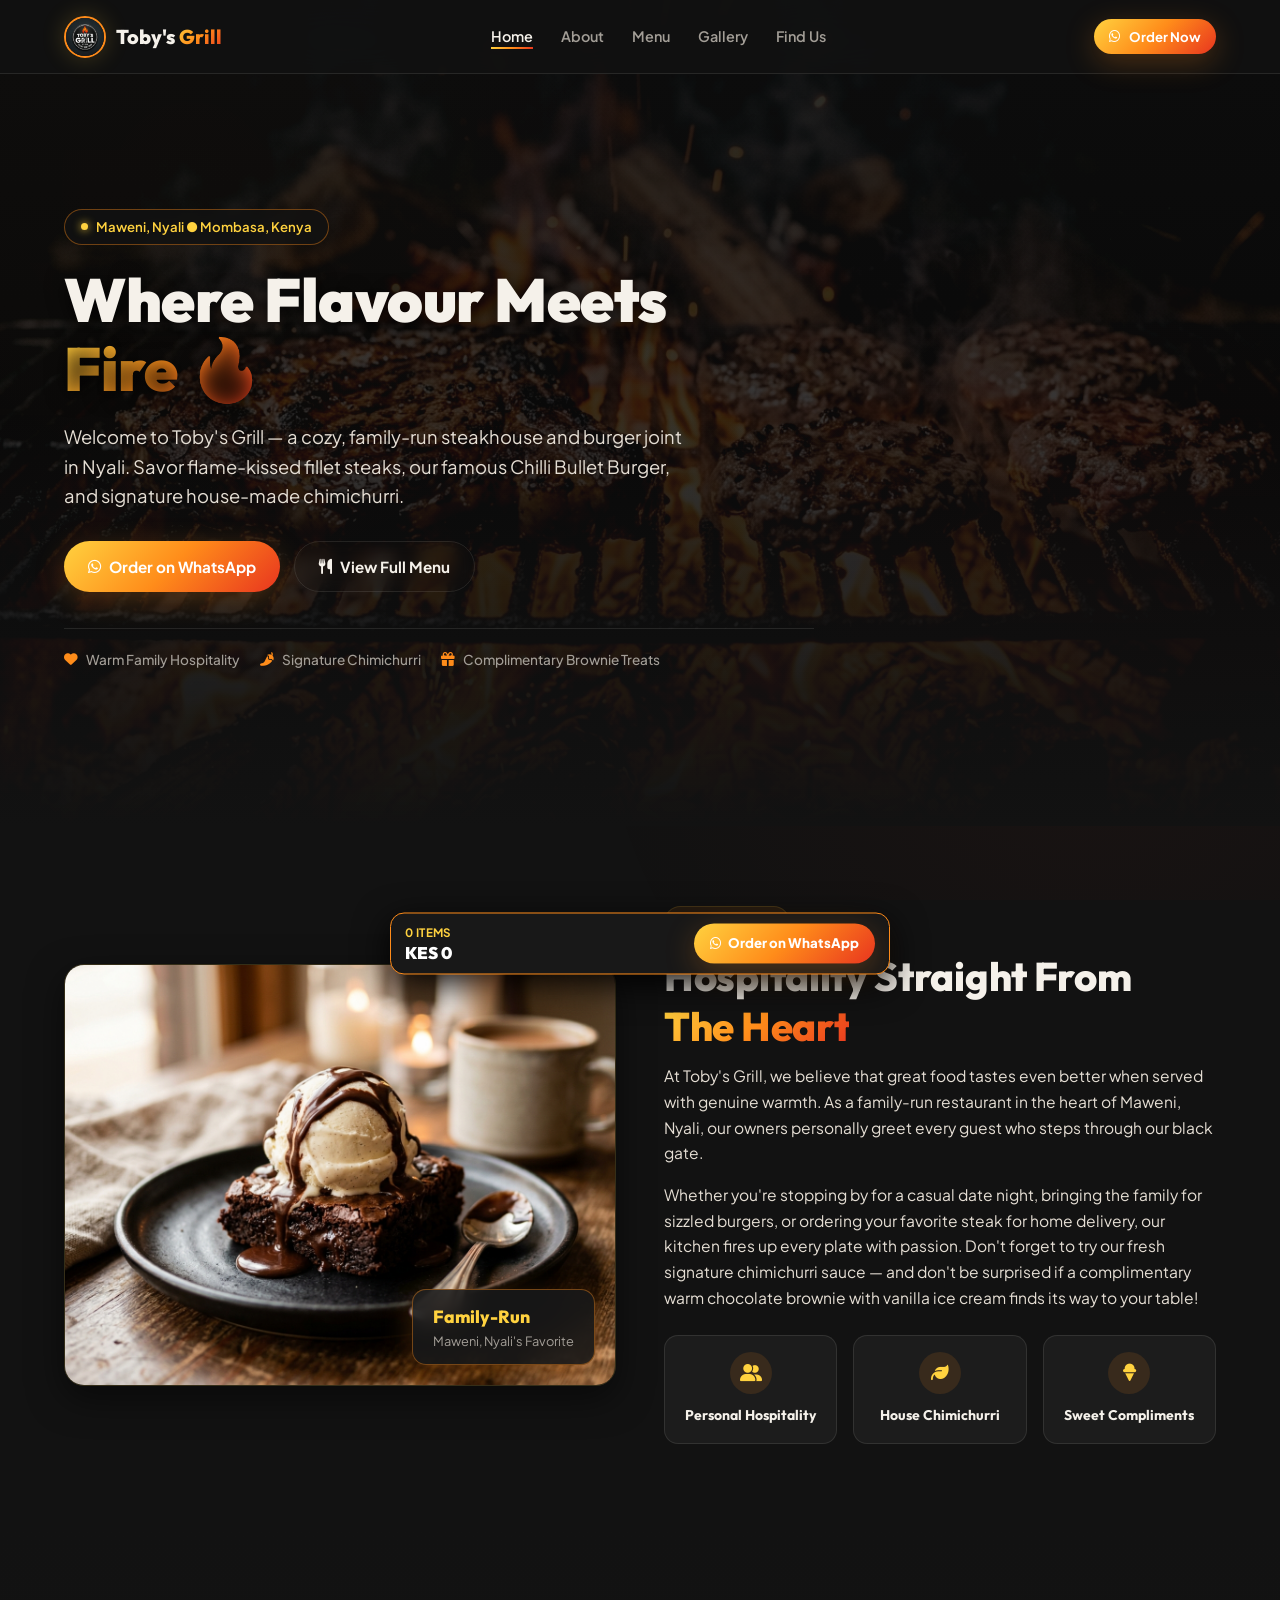
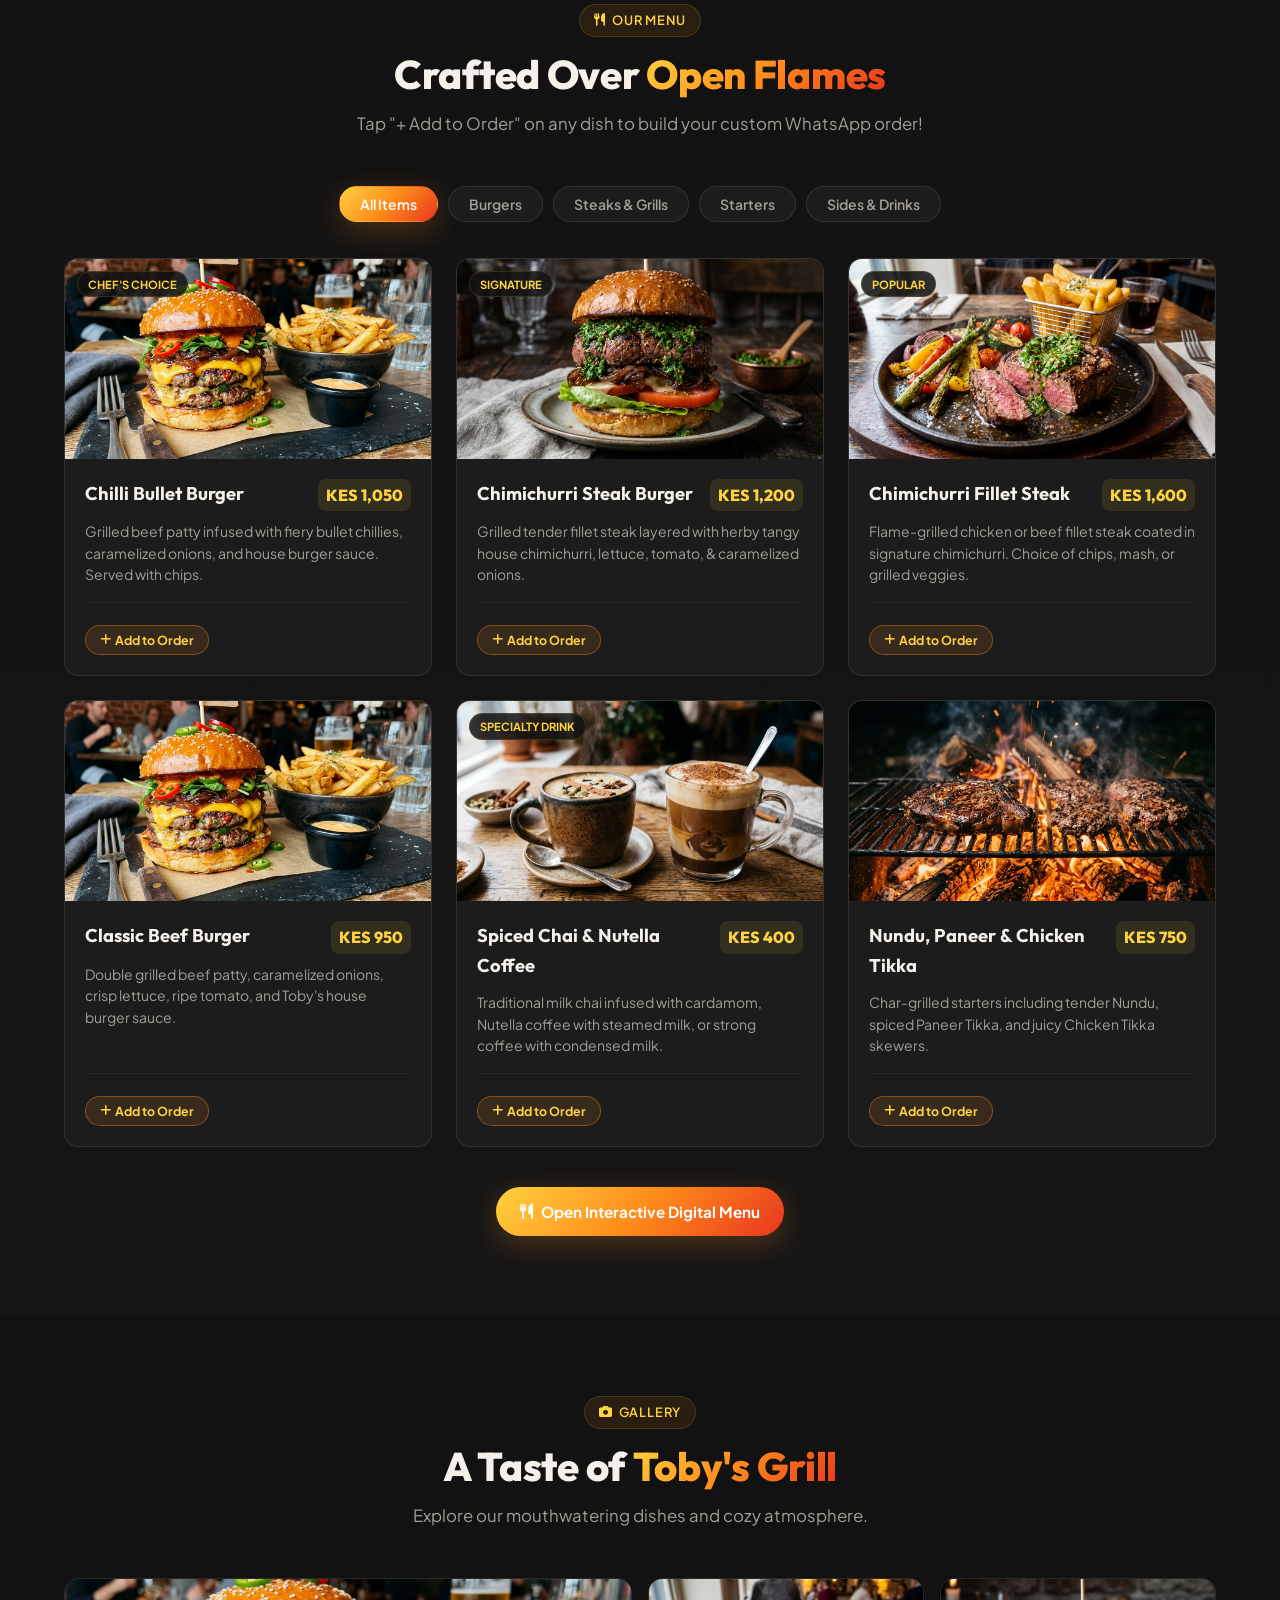
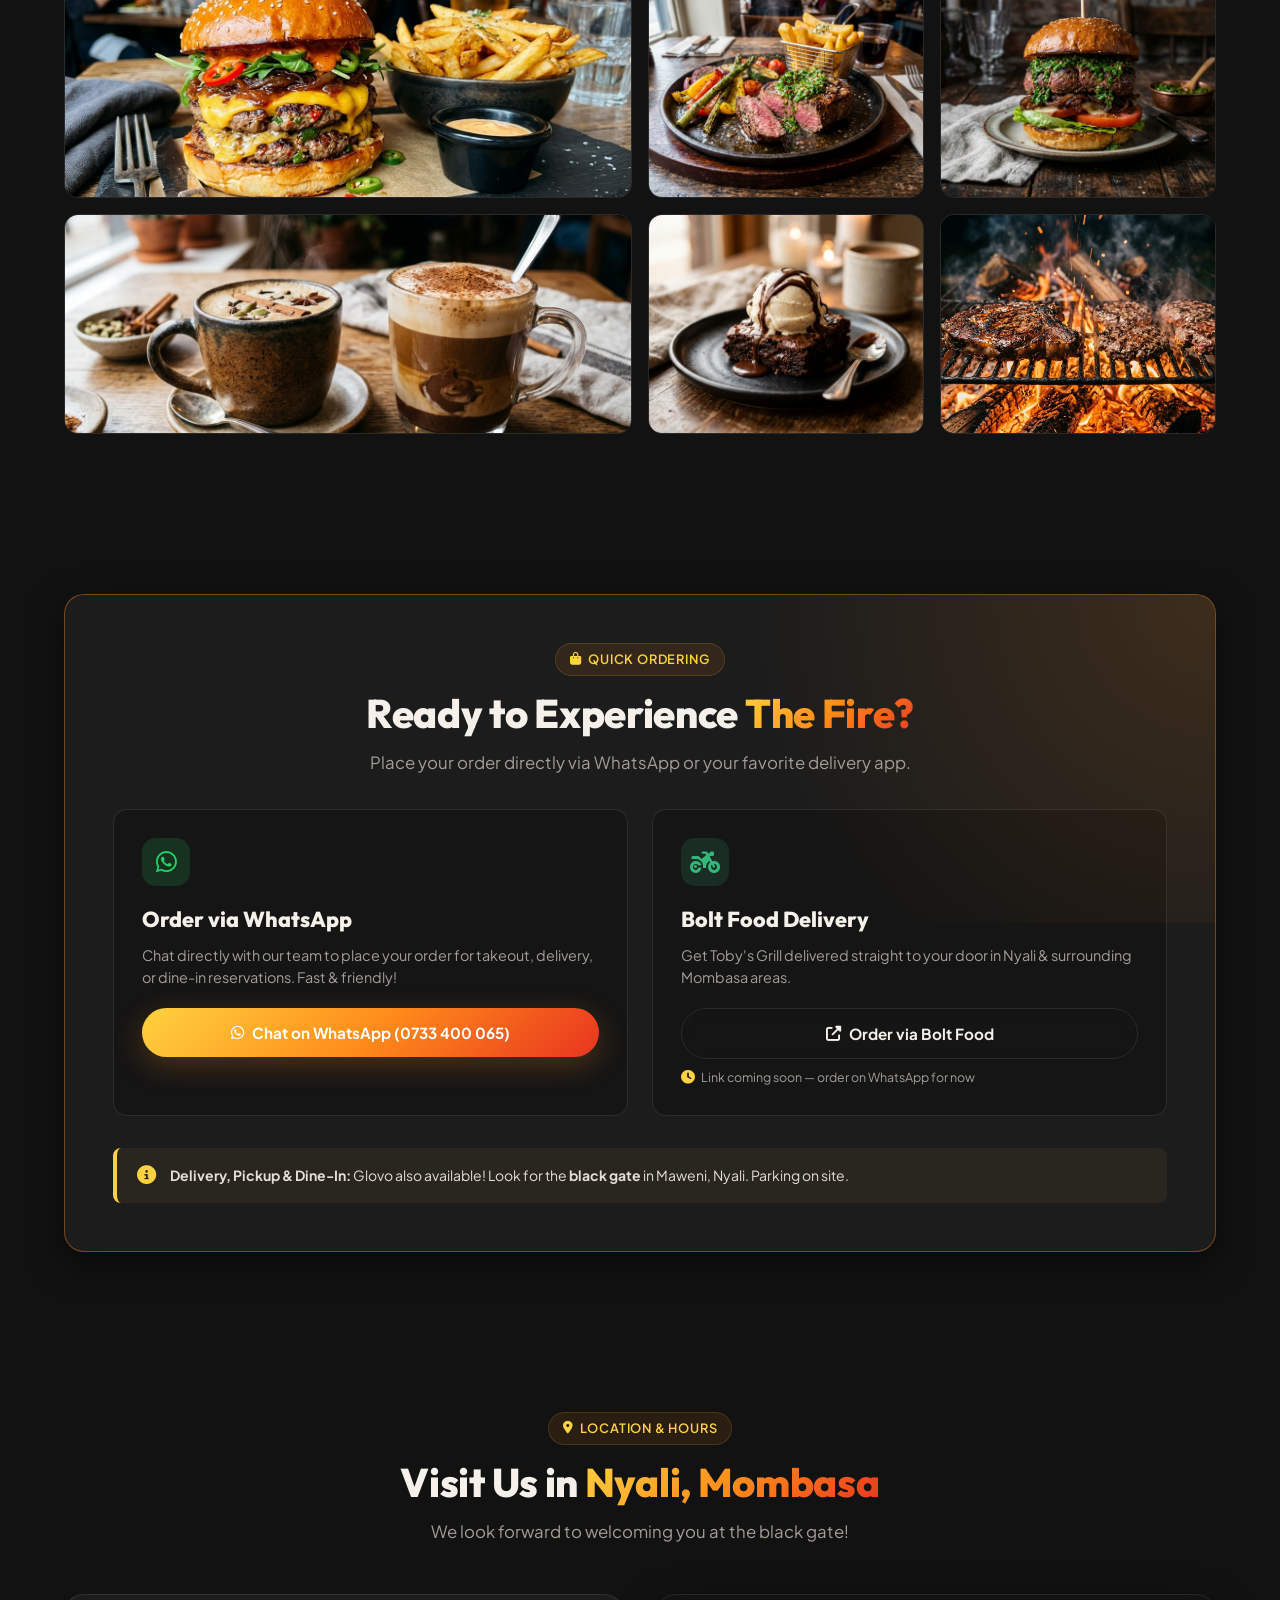
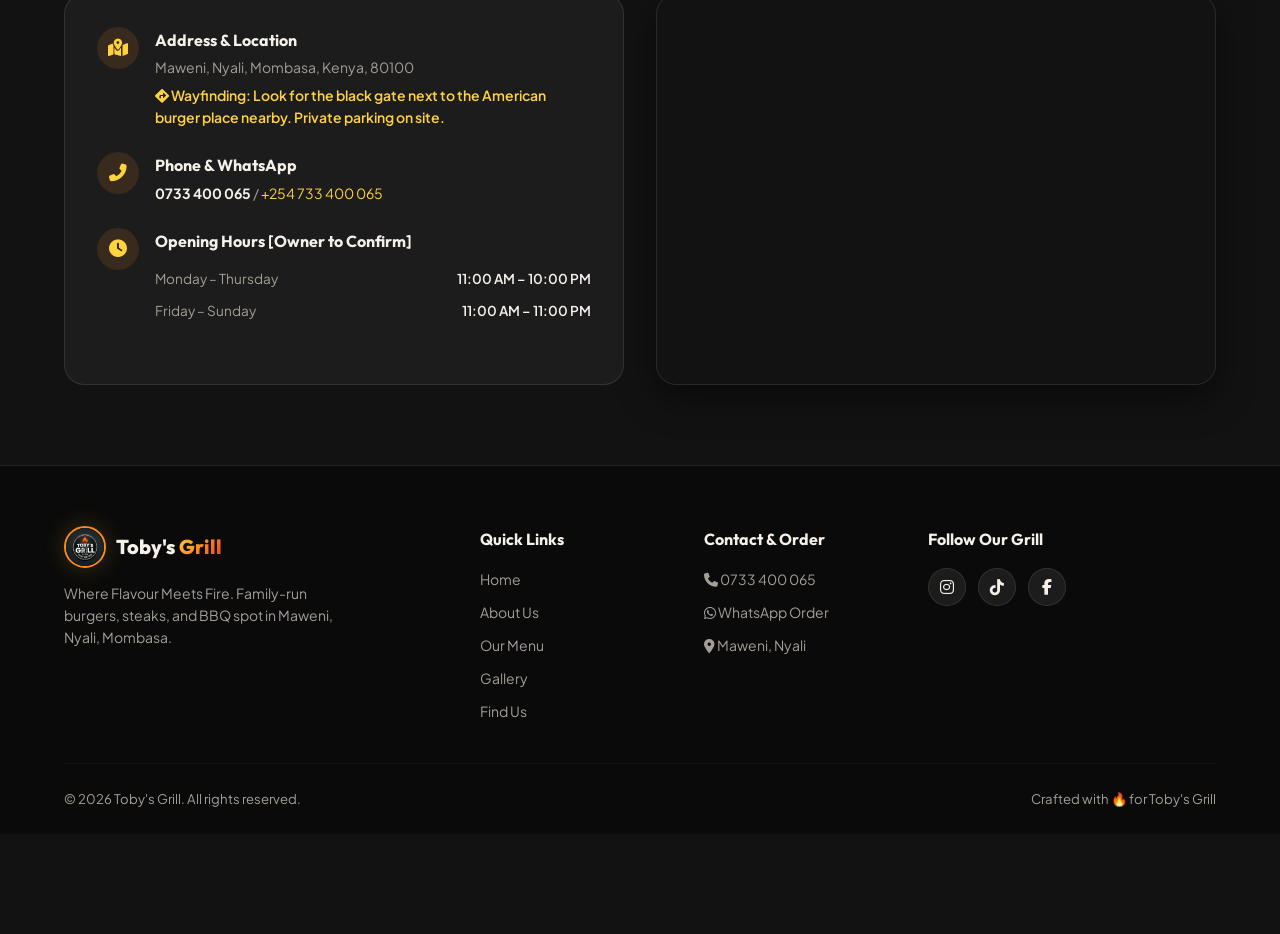
==== commit 146a3df9: "Optimize order channel buttons and text wrapping for small screens" ====
--- a/index.html
+++ b/index.html
@@ -5,6 +5,11 @@
   <meta name="viewport" content="width=device-width, initial-scale=1.0, maximum-scale=1.0, user-scalable=no">
   <title>Toby's Grill | Burgers, Steaks & BBQ in Nyali, Mombasa</title>
   
+  <!-- Browser Tab Favicon / Logo -->
+  <link rel="icon" type="image/jpeg" href="assets/images/logo.jpg">
+  <link rel="shortcut icon" type="image/jpeg" href="assets/images/logo.jpg">
+  <link rel="apple-touch-icon" href="assets/images/logo.jpg">
+
   <!-- SEO & Social Meta Tags -->
   <meta name="description" content="Toby's Grill — Family-run burgers, steaks, and BBQ spot in Maweni, Nyali, Mombasa. Where Flavour Meets Fire. Signature chimichurri, chilli bullet burgers, and warm hospitality.">
   <meta name="keywords" content="Toby's Grill, Nyali burgers, Mombasa steaks, Maweni restaurant, BBQ Mombasa, Chimichurri steak, Chilli Bullet burger">
@@ -592,8 +597,8 @@
             <a href="https://wa.me/254733400065?text=Hi%20Toby's%20Grill,%20I'd%20like%20to%20place%20an%20order%20%F0%9F%94%A5" 
                target="_blank" 
                rel="noopener noreferrer" 
-               class="btn btn-flame">
-              <i class="fab fa-whatsapp"></i> Chat on WhatsApp (0733 400 065)
+               class="btn btn-flame channel-btn">
+              <i class="fab fa-whatsapp"></i> <span class="btn-label-full">Chat on WhatsApp (0733 400 065)</span><span class="btn-label-short">Order on WhatsApp</span>
             </a>
           </div>
 
@@ -609,18 +614,18 @@
             <a href="https://food.bolt.eu" 
                target="_blank" 
                rel="noopener noreferrer" 
-               class="btn btn-outline" 
-               style="width: 100%;">
-              <i class="fas fa-external-link-alt"></i> Bolt Food Store (Link Coming Soon — Order on WhatsApp)
+               class="btn btn-outline channel-btn">
+              <i class="fas fa-external-link-alt"></i> <span class="btn-label-full">Order via Bolt Food</span><span class="btn-label-short">Bolt Food</span>
             </a>
+            <p class="channel-note"><i class="fas fa-clock"></i> Link coming soon — order on WhatsApp for now</p>
           </div>
         </div>
 
         <div class="order-note-banner">
-          <i class="fas fa-info-circle" style="font-size: 1.5rem; color: var(--flame-yellow);"></i>
+          <i class="fas fa-info-circle" style="font-size: 1.2rem; color: var(--flame-yellow); flex-shrink: 0;"></i>
           <div>
-            <strong>Delivery, Pickup & Dine-In Notice:</strong>
-            Glovo delivery is also available! For direct pickup or dine-in, look for our <strong>black gate</strong> in Maweni, Nyali. Private parking is available on site.
+            <strong>Delivery, Pickup & Dine-In:</strong>
+            Glovo also available! Look for the <strong>black gate</strong> in Maweni, Nyali. Parking on site.
           </div>
         </div>
       </div>
--- a/css/styles.css
+++ b/css/styles.css
@@ -835,6 +835,36 @@
   display: flex;
   align-items: center;
   gap: 14px;
+}
+
+/* Channel Button Sizing & Labels */
+.channel-btn {
+  width: 100%;
+}
+
+.btn-label-short {
+  display: none;
+}
+
+.btn-label-full {
+  display: inline;
+}
+
+.channel-note {
+  font-size: 0.775rem;
+  color: var(--text-muted);
+  margin-top: 10px;
+  width: 100%;
+  text-align: left;
+  display: flex;
+  align-items: center;
+  gap: 6px;
+  line-height: 1.4;
+}
+
+.channel-note i {
+  color: var(--flame-yellow);
+  font-size: 0.85rem;
 }
 
 /* --- Find Us & Location Section --- */
@@ -1186,6 +1216,8 @@
   .channel-icon { width: 40px; height: 40px; font-size: 1.25rem; margin-bottom: 12px; }
   .channel-title { font-size: 1.15rem; }
   .channel-desc { font-size: 0.825rem; margin-bottom: 14px; }
+  .btn-label-short { display: inline; }
+  .btn-label-full { display: none; }
   .order-note-banner { padding: 12px 14px; font-size: 0.8rem; flex-direction: column; align-items: flex-start; gap: 8px; }
   
   .location-info-card { padding: 20px 16px; }
